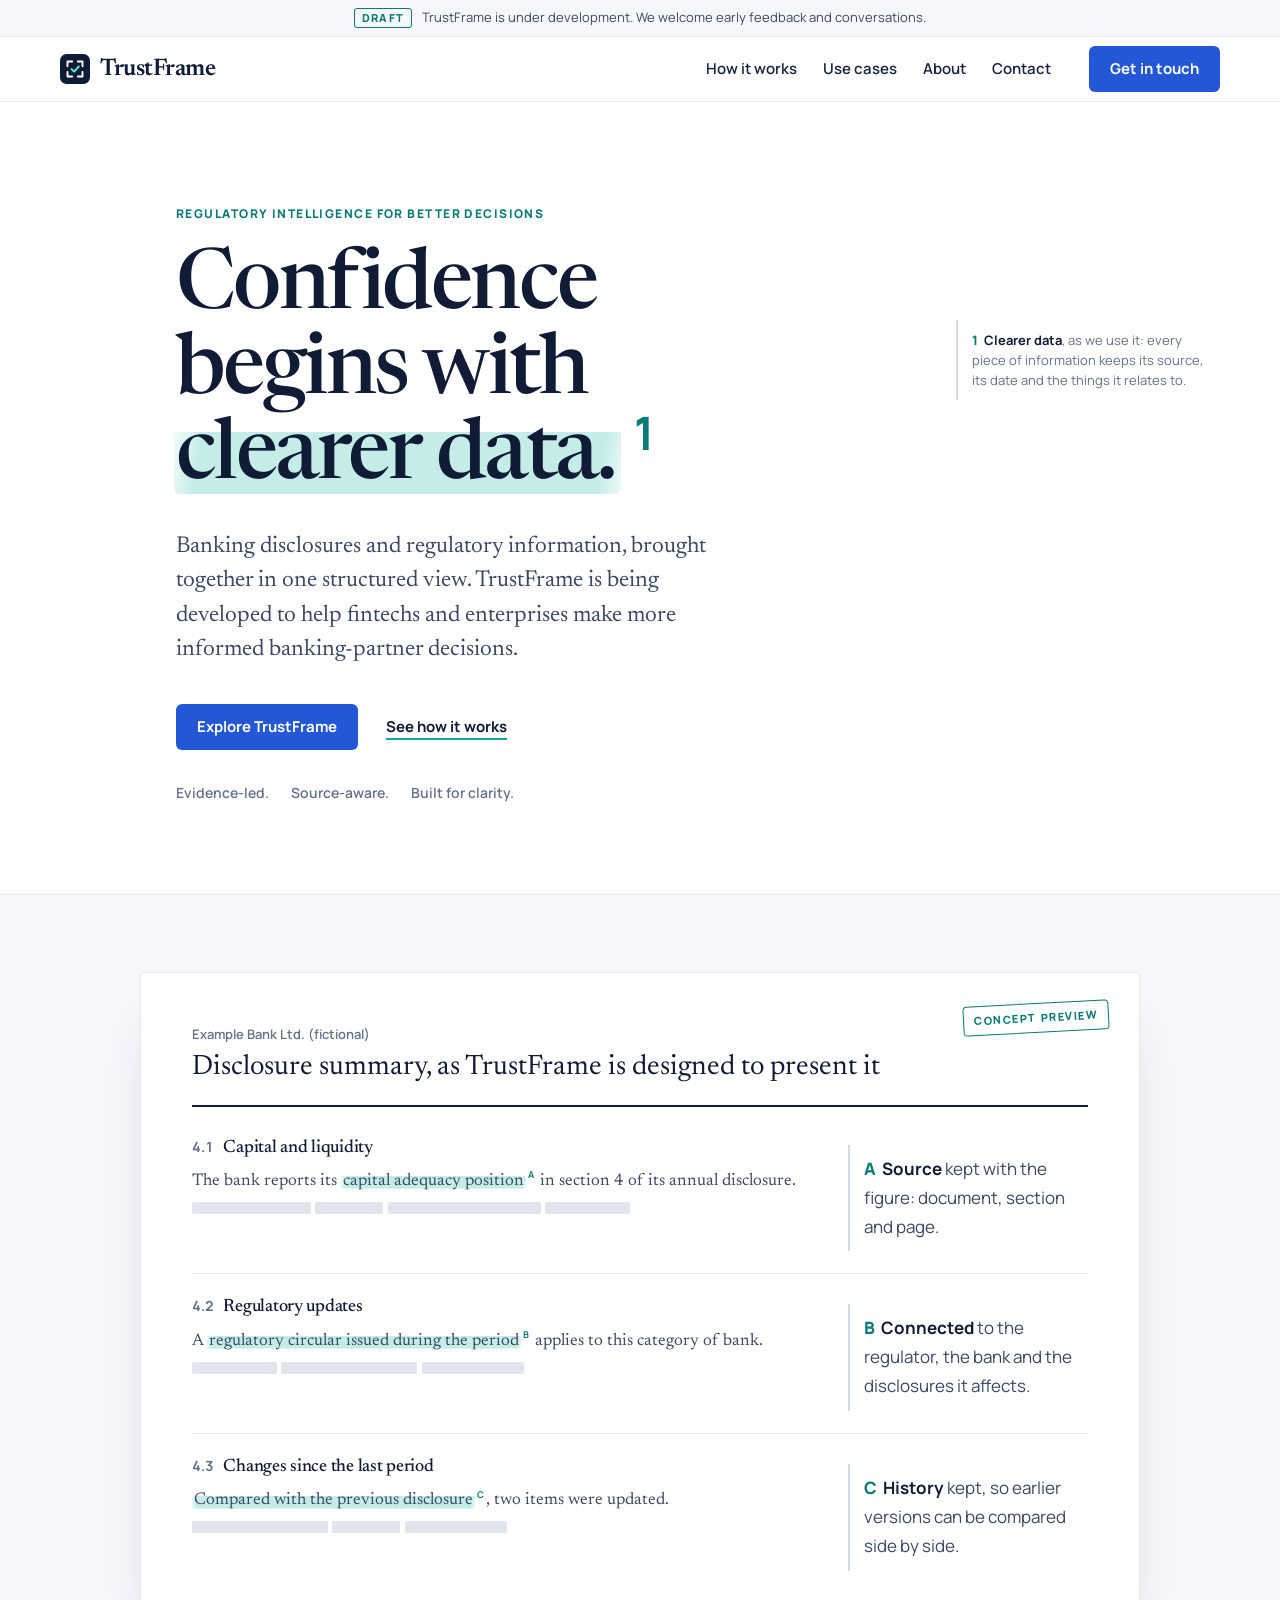
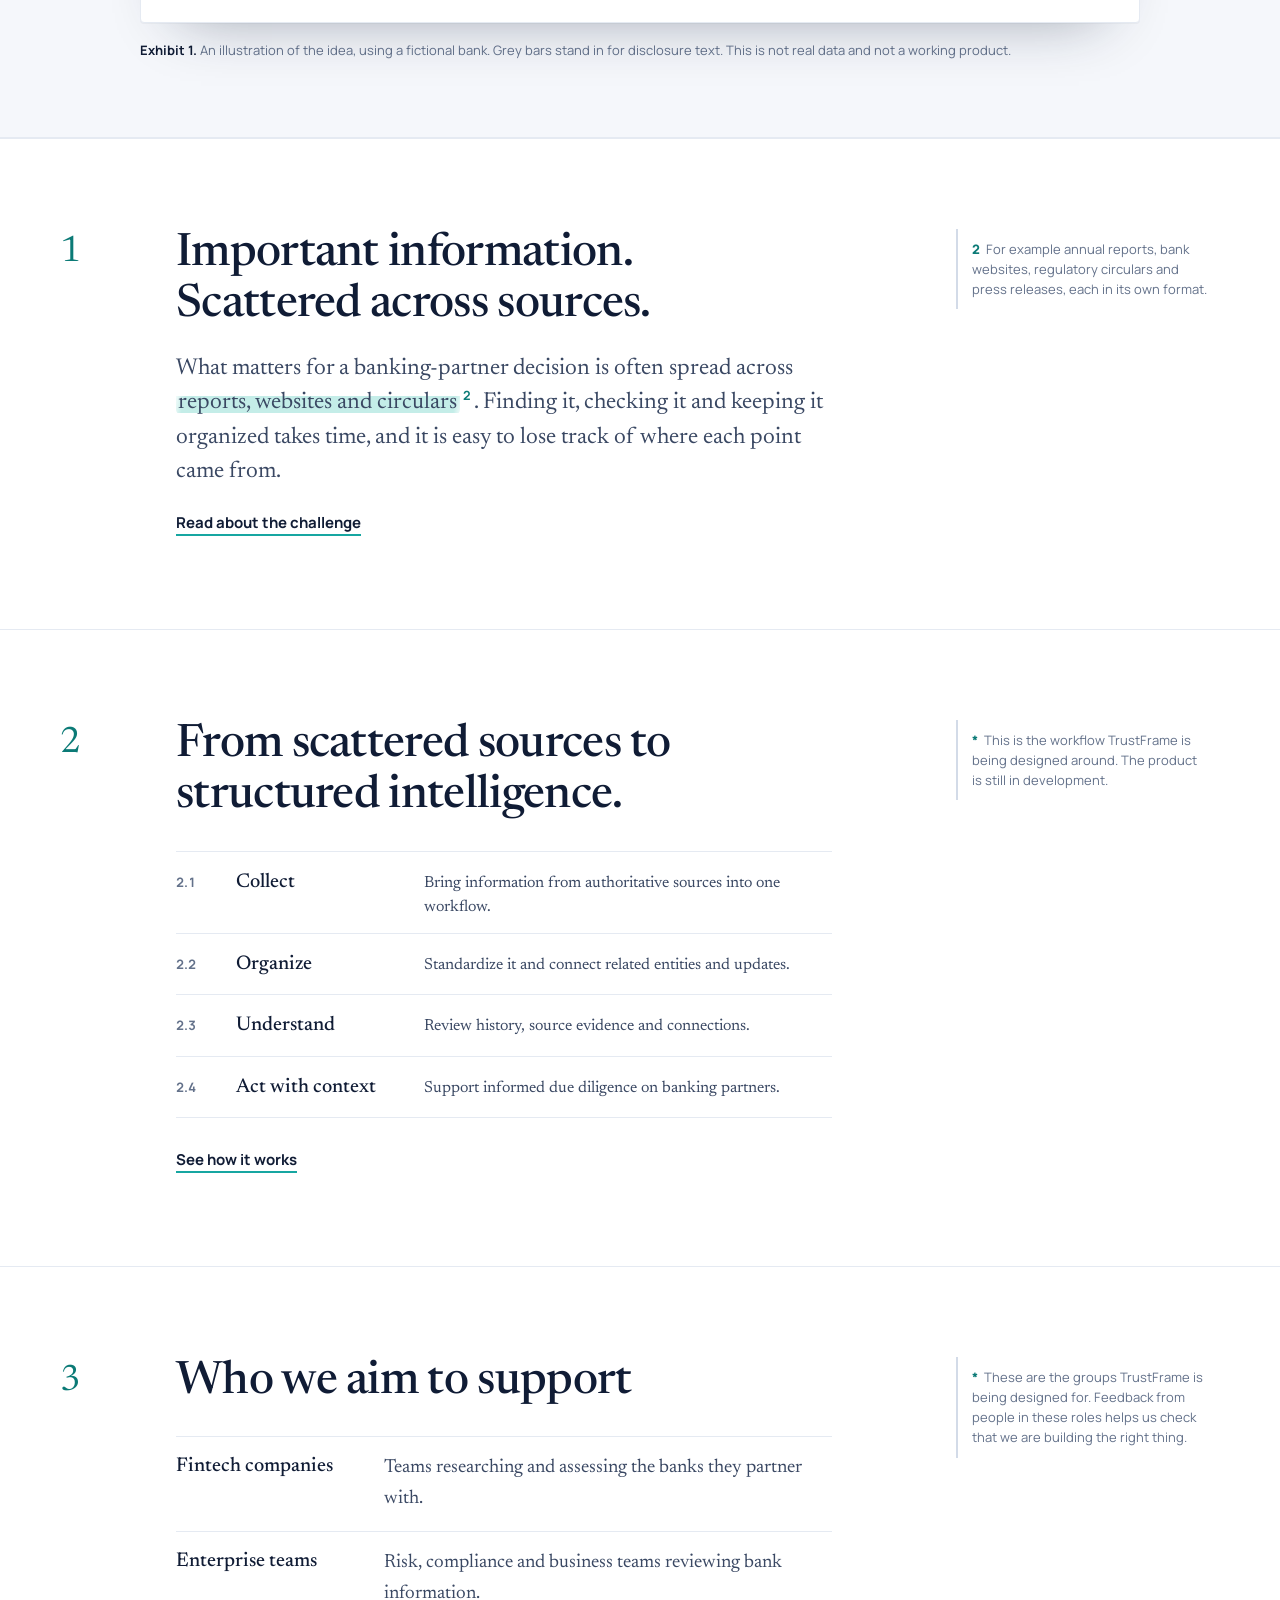
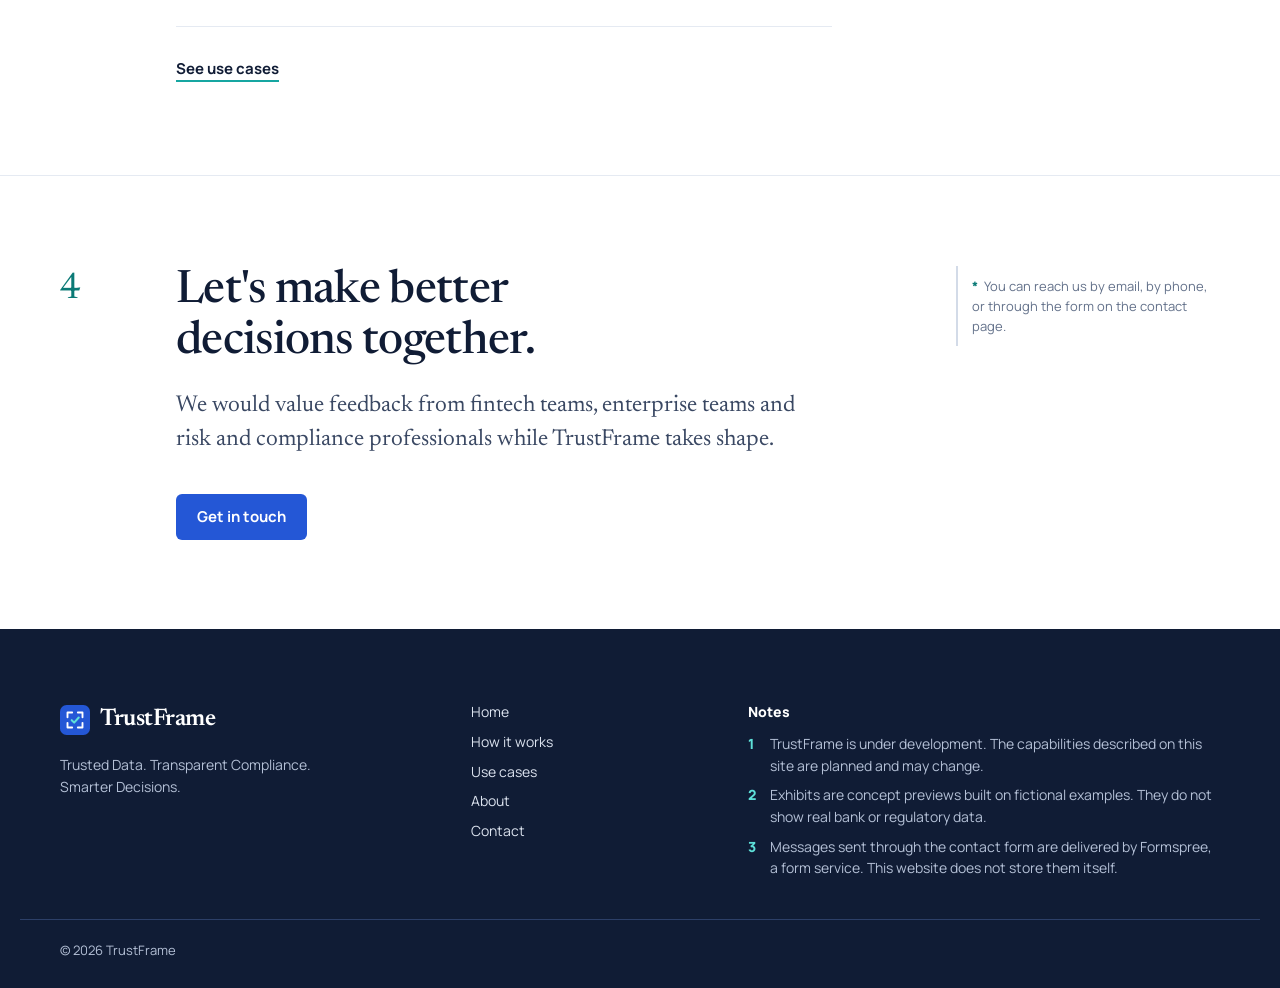
==== index.html @ 7058146b "Add TrustFrame website" ====
<!doctype html>
<html lang="en">
<head>
<meta charset="utf-8">
<meta name="viewport" content="width=device-width, initial-scale=1, viewport-fit=cover">
<title>TrustFrame | Regulatory intelligence for better decisions</title>
<meta name="description" content="TrustFrame is being developed to bring banking disclosures and regulatory information together in one structured, traceable view for fintechs and enterprises.">
<meta name="theme-color" content="#101C35">
<meta property="og:title" content="TrustFrame | Regulatory intelligence for better decisions">
<meta property="og:description" content="Banking disclosures and regulatory information, brought together in one structured view. TrustFrame is under development.">
<meta property="og:type" content="website">
<link rel="icon" href="favicon.svg" type="image/svg+xml">
<link rel="preconnect" href="https://fonts.googleapis.com">
<link rel="preconnect" href="https://fonts.gstatic.com" crossorigin>
<link rel="stylesheet" href="https://fonts.googleapis.com/css2?family=Manrope:wght@500;600;700;800&family=Newsreader:ital,opsz,wght@0,6..72,400;0,6..72,500;0,6..72,600;1,6..72,400&display=swap">
<style>
/* Layout: annotated report, numbering gutter + reading column + margin notes, single light paper theme by design.
   TrustFrame website, "annotated disclosure" design.
   Every page is laid out like an annotated report: a numbering gutter,
   a reading column, and a margin for notes that cite their sources. */

:root {
  --ink: #101C35;
  --text: #17243D;
  --text-2: #3A4863;
  --muted: #63718A;
  --blue: #2457D6;
  --blue-hover: #1C47B5;
  --blue-active: #173C99;
  --teal: #16A6A1;
  --teal-ink: #0B7A76;
  --teal-soft: #5EE0D9;
  --paper: #FFFFFF;
  --desk: #F5F7FB;
  --rule: #E5EAF2;
  --rule-strong: #D3DBE8;
  --hl: #C4EDE8;
  --hl-linked: #8FDCD3;
  --note-linked: #EEF9F7;
  --redact: #E1E6EE;
  --error: #B42318;
  --on-dark: #FFFFFF;
  --on-dark-2: #B4C0D6;
  --navy-line: #2C3F68;

  --serif: "Newsreader", Georgia, "Times New Roman", serif;
  --sans: "Manrope", ui-sans-serif, system-ui, -apple-system, "Segoe UI", sans-serif;

  --wrap: 1160px;
  --gutter: clamp(16px, 4vw, 40px);
  --col-num: 72px;
  --col-margin: 264px;
  --col-gap: 44px;
  --header-h: 64px;
}

/* ---------- Base ---------- */

*, *::before, *::after { box-sizing: border-box; }

[hidden] { display: none !important; }

html { -webkit-text-size-adjust: 100%; text-size-adjust: 100%; }

@media (prefers-reduced-motion: no-preference) {
  html { scroll-behavior: smooth; }
}

body {
  margin: 0;
  background: var(--paper);
  color: var(--text);
  font-family: var(--serif);
  font-size: 1.1875rem;
  line-height: 1.62;
  font-optical-sizing: auto;
  -webkit-font-smoothing: antialiased;
  -moz-osx-font-smoothing: grayscale;
  overflow-x: hidden;
}

h1, h2, h3 {
  margin: 0;
  font-family: var(--serif);
  font-weight: 500;
  color: var(--ink);
  letter-spacing: -0.015em;
  text-wrap: balance;
}

p { margin: 0; }
ul, ol { margin: 0; padding: 0; list-style: none; }

a { color: var(--blue); text-decoration-thickness: 1px; text-underline-offset: 4px; }
a:hover { color: var(--blue-hover); }

svg { display: block; }

[id] { scroll-margin-top: calc(var(--header-h) + 24px); }

:focus-visible {
  outline: 3px solid var(--blue);
  outline-offset: 3px;
  border-radius: 3px;
}
.site-footer :focus-visible { outline-color: var(--teal-soft); }

.visually-hidden {
  position: absolute !important;
  width: 1px; height: 1px;
  margin: -1px; padding: 0;
  overflow: hidden;
  clip: rect(0 0 0 0);
  white-space: nowrap;
  border: 0;
}

.skip-link {
  position: absolute;
  top: -100px;
  left: 16px;
  z-index: 100;
  padding: 10px 16px;
  background: var(--paper);
  color: var(--ink);
  font-family: var(--sans);
  font-size: 0.9375rem;
  font-weight: 700;
  border: 1px solid var(--rule-strong);
  border-radius: 6px;
}
.skip-link:focus { top: 12px; }

.wrap {
  width: 100%;
  max-width: calc(var(--wrap) + var(--gutter) * 2);
  margin-inline: auto;
  padding-left: max(var(--gutter), env(safe-area-inset-left, 0px));
  padding-right: max(var(--gutter), env(safe-area-inset-right, 0px));
}

/* ---------- The document grid ---------- */

.row {
  display: grid;
  grid-template-columns: var(--col-num) minmax(0, 1fr) var(--col-margin);
  column-gap: var(--col-gap);
  align-items: start;
}

.row > .num,
.row > .clause-num { grid-column: 1; }
.row > .body { grid-column: 2; max-width: 41rem; }
.row > .notes { grid-column: 3; }
.row > .span { grid-column: 2 / 4; }

.num {
  padding-top: 0.1em;
  color: var(--teal-ink);
  font-family: var(--serif);
  font-size: clamp(1.75rem, 1.6vw + 1rem, 2.375rem);
  line-height: 1.15;
}

.section {
  padding-block: clamp(56px, 7vw, 104px);
  border-top: 1px solid var(--rule);
}

.section h2 {
  font-size: clamp(1.875rem, 2.4vw + 1rem, 2.875rem);
  line-height: 1.12;
}

.body > p + p { margin-top: 1em; }
.section h2 + p,
.section h2 + .lead { margin-top: 20px; }

.lead {
  color: var(--text-2);
  font-size: clamp(1.25rem, 0.5vw + 1.1rem, 1.4375rem);
  line-height: 1.5;
}

/* Sub-clauses (1.1, 1.2 ...) */
.clauses { margin-top: clamp(32px, 4vw, 48px); }

.clause {
  padding-block: 24px;
  border-top: 1px solid var(--rule);
}
.clause:last-child { border-bottom: 1px solid var(--rule); }

.clause-num {
  padding-top: 0.35em;
  color: var(--muted);
  font-family: var(--sans);
  font-size: 0.875rem;
  font-weight: 700;
  font-variant-numeric: tabular-nums;
}

.clause h3 { font-size: 1.5rem; line-height: 1.25; }
.clause h3 + p { margin-top: 8px; color: var(--text-2); }

/* ---------- Highlights and margin notes ---------- */

mark.hl {
  color: inherit;
  background-color: transparent;
  background-image: linear-gradient(100deg, rgba(196, 237, 232, 0.2) 0, var(--hl) 0.35em, var(--hl) calc(100% - 0.3em), rgba(196, 237, 232, 0.3) 100%);
  background-repeat: no-repeat;
  background-size: 100% 74%;
  background-position: 0 72%;
  padding-inline: 0.1em;
  border-radius: 0.18em;
  -webkit-box-decoration-break: clone;
  box-decoration-break: clone;
  transition: background-image 0.2s ease;
}
mark.hl.is-linked {
  background-image: linear-gradient(100deg, rgba(143, 220, 211, 0.4) 0, var(--hl-linked) 0.35em, var(--hl-linked) calc(100% - 0.3em), rgba(143, 220, 211, 0.4) 100%);
}

sup.ref {
  font-family: var(--sans);
  font-size: 0.55em;
  font-weight: 700;
  line-height: 0;
  vertical-align: super;
  margin-left: 0.08em;
}
sup.ref a {
  display: inline-block;
  padding: 0.15em 0.2em;
  color: var(--teal-ink);
  text-decoration: none;
}
sup.ref a:hover { color: var(--ink); }

.notes { display: grid; gap: 14px; }

.note {
  padding: 10px 12px 10px 14px;
  border-left: 2px solid var(--rule-strong);
  color: var(--muted);
  font-family: var(--sans);
  font-size: 0.8125rem;
  line-height: 1.55;
  transition: border-color 0.2s ease, background-color 0.2s ease, color 0.2s ease;
}
.note-num {
  margin-right: 6px;
  color: var(--teal-ink);
  font-weight: 800;
}
.note strong { color: var(--ink); font-weight: 700; }
.note.is-linked { border-left-color: var(--teal); background: var(--note-linked); color: var(--text); }

/* ---------- Buttons and links ---------- */

.btn {
  display: inline-flex;
  align-items: center;
  justify-content: center;
  min-height: 46px;
  padding: 11px 20px;
  border: 1px solid transparent;
  border-radius: 6px;
  font-family: var(--sans);
  font-size: 0.9375rem;
  font-weight: 700;
  line-height: 1.2;
  text-decoration: none;
  cursor: pointer;
  transition: background-color 0.15s ease, transform 0.1s ease;
}
.btn-primary { background: var(--blue); color: #FFFFFF; }
.btn-primary:hover { background: var(--blue-hover); color: #FFFFFF; }
.btn-primary:active { background: var(--blue-active); transform: translateY(1px); }

.text-link {
  color: var(--ink);
  font-family: var(--sans);
  font-size: 0.9375rem;
  font-weight: 700;
  text-decoration: underline;
  text-decoration-color: var(--teal);
  text-decoration-thickness: 2px;
  text-underline-offset: 6px;
}
.text-link:hover { color: var(--blue); text-decoration-color: var(--blue); }

.actions {
  display: flex;
  flex-wrap: wrap;
  align-items: center;
  gap: 16px 28px;
  margin-top: 36px;
}

.more { margin-top: 28px; }

/* ---------- Status strip and header ---------- */

.status-strip {
  background: var(--desk);
  border-bottom: 1px solid var(--rule);
  color: var(--text-2);
  font-family: var(--sans);
  font-size: 0.8125rem;
  line-height: 1.45;
}
.status-inner {
  display: flex;
  align-items: baseline;
  justify-content: center;
  gap: 10px;
  padding-block: 8px;
  text-align: center;
}
.draft {
  flex: none;
  padding: 1px 7px;
  border: 1px solid var(--teal-ink);
  border-radius: 3px;
  color: var(--teal-ink);
  font-size: 0.6875rem;
  font-weight: 800;
  letter-spacing: 0.1em;
  text-transform: uppercase;
}

.site-header {
  position: sticky;
  top: env(safe-area-inset-top, 0px);
  z-index: 50;
  background: var(--paper);
  border-bottom: 1px solid var(--rule);
}
.site-header.is-scrolled { box-shadow: 0 8px 24px -18px rgba(16, 28, 53, 0.45); }

.header-inner {
  display: flex;
  align-items: center;
  gap: 28px;
  min-height: var(--header-h);
}

.brand {
  display: inline-flex;
  align-items: center;
  gap: 10px;
  margin-right: auto;
  color: var(--ink);
  text-decoration: none;
}
.brand:hover { color: var(--ink); }
.brand-mark { width: 30px; height: 30px; }
.brand-name {
  font-family: var(--serif);
  font-size: 1.5rem;
  font-weight: 600;
  letter-spacing: -0.02em;
}

.nav-list { display: flex; align-items: center; gap: 6px; }
.nav-list a:not(.btn) {
  display: inline-block;
  padding: 6px 10px;
  border-radius: 3px;
  color: var(--text);
  font-family: var(--sans);
  font-size: 0.9375rem;
  font-weight: 600;
  text-decoration: none;
}
.nav-list a:not(.btn):hover { color: var(--blue); }
.nav-list a[aria-current="page"] {
  background-image: linear-gradient(var(--hl), var(--hl));
  background-repeat: no-repeat;
  background-size: calc(100% - 12px) 62%;
  background-position: 6px 75%;
  color: var(--ink);
}

.nav-cta-mobile { display: none; }

.menu-toggle {
  display: none;
  min-height: 42px;
  padding: 8px 14px;
  border: 1px solid var(--rule-strong);
  border-radius: 6px;
  background: var(--paper);
  color: var(--ink);
  font-family: var(--sans);
  font-size: 0.9375rem;
  font-weight: 700;
  cursor: pointer;
}

@media (max-width: 879px) {
  .header-cta { display: none; }
  .menu-toggle { display: inline-flex; align-items: center; }

  .nav-list {
    position: absolute;
    top: 100%;
    left: 0;
    right: 0;
    display: none;
    flex-direction: column;
    align-items: stretch;
    gap: 0;
    padding-block: 8px 20px;
    padding-left: max(var(--gutter), env(safe-area-inset-left, 0px));
    padding-right: max(var(--gutter), env(safe-area-inset-right, 0px));
    background: var(--paper);
    border-bottom: 1px solid var(--rule);
    box-shadow: 0 20px 30px -26px rgba(16, 28, 53, 0.5);
    max-height: calc(100vh - var(--header-h));
    overflow-y: auto;
  }
  .site-header.menu-open .nav-list { display: flex; }

  .nav-list li { border-bottom: 1px solid var(--rule); }
  .nav-list li.nav-cta-mobile { border-bottom: 0; }
  .nav-list a:not(.btn) {
    display: block;
    padding: 14px 4px;
    font-size: 1.0625rem;
  }
  .nav-list a[aria-current="page"] { background: none; box-shadow: inset 3px 0 0 var(--teal); padding-left: 14px; }

  .nav-cta-mobile { display: block; margin-top: 16px; }
  .nav-cta-mobile .btn { width: 100%; min-height: 50px; }
}

/* ---------- Home: hero ---------- */

.hero { padding-block: clamp(56px, 8vw, 120px) clamp(56px, 7vw, 96px); }

.kicker {
  margin-bottom: 22px;
  color: var(--teal-ink);
  font-family: var(--sans);
  font-size: 0.75rem;
  font-weight: 800;
  letter-spacing: 0.12em;
  text-transform: uppercase;
}

.hero h1 {
  font-size: clamp(3rem, 5.6vw + 0.75rem, 5.75rem);
  line-height: 1.02;
  letter-spacing: -0.03em;
}

.hero .lead { margin-top: 28px; max-width: 36rem; }

.hero .notes { padding-top: clamp(5rem, 9vw, 9.5rem); }

.principles {
  display: flex;
  flex-wrap: wrap;
  gap: 6px 22px;
  margin-top: 32px;
  color: var(--muted);
  font-family: var(--sans);
  font-size: 0.875rem;
  font-weight: 600;
}

/* One orchestrated moment: the hero highlight is drawn like a marker stroke. */
@media (prefers-reduced-motion: no-preference) {
  .hero mark.hl {
    background-size: 0% 74%;
    animation: draw-highlight 0.9s cubic-bezier(0.45, 0.05, 0.25, 1) 0.45s forwards;
  }
  @keyframes draw-highlight { to { background-size: 100% 74%; } }
}

/* ---------- Home: exhibit (concept preview sheet) ---------- */

.exhibit-band {
  padding-block: clamp(48px, 6vw, 96px);
  background: var(--desk);
  border-block: 1px solid var(--rule);
}

.exhibit { margin: 0; }

.sheet {
  position: relative;
  max-width: 1000px;
  margin-inline: auto;
  padding: clamp(24px, 4vw, 52px);
  background: var(--paper);
  border: 1px solid var(--rule);
  border-radius: 4px;
  box-shadow: 0 1px 0 rgba(16, 28, 53, 0.04), 0 30px 60px -40px rgba(16, 28, 53, 0.45);
}

.stamp {
  position: absolute;
  top: clamp(18px, 3vw, 30px);
  right: clamp(18px, 3vw, 30px);
  padding: 5px 10px;
  border: 1.5px solid var(--teal-ink);
  border-radius: 4px;
  color: var(--teal-ink);
  font-family: var(--sans);
  font-size: 0.6875rem;
  font-weight: 800;
  letter-spacing: 0.14em;
  text-transform: uppercase;
  transform: rotate(-3deg);
}

.sheet-head {
  padding-bottom: 20px;
  margin-bottom: 8px;
  border-bottom: 2px solid var(--ink);
  padding-right: 150px;
}
.sheet-org {
  color: var(--muted);
  font-family: var(--sans);
  font-size: 0.8125rem;
  font-weight: 600;
}
.sheet-title {
  margin-top: 6px;
  color: var(--ink);
  font-size: clamp(1.375rem, 1.2vw + 1rem, 1.75rem);
  line-height: 1.2;
}

.sheet-row {
  display: grid;
  grid-template-columns: minmax(0, 1fr) 240px;
  column-gap: 40px;
  padding-block: 22px;
  border-bottom: 1px solid var(--rule);
}
.sheet-row:last-child { border-bottom: 0; padding-bottom: 0; }

.sheet-row h3 { font-size: 1.125rem; line-height: 1.3; }
.sheet-row h3 .clause-num { margin-right: 10px; padding: 0; }
.sheet-row p { margin-top: 8px; font-size: 1.0625rem; line-height: 1.7; color: var(--text-2); }

.redact {
  display: inline-block;
  width: var(--w, 5em);
  height: 0.7em;
  margin-right: 0.25em;
  border-radius: 2px;
  background: var(--redact);
  vertical-align: 0;
}

.exhibit figcaption {
  max-width: 1000px;
  margin: 18px auto 0;
  color: var(--muted);
  font-family: var(--sans);
  font-size: 0.8125rem;
  line-height: 1.5;
}
.exhibit figcaption strong { color: var(--ink); font-weight: 700; }

/* ---------- Procedure list (steps) ---------- */

.procedure { margin-top: 28px; border-top: 1px solid var(--rule); }
.procedure li {
  display: grid;
  grid-template-columns: 3rem 11rem minmax(0, 1fr);
  gap: 12px;
  align-items: baseline;
  padding-block: 14px;
  border-bottom: 1px solid var(--rule);
}
.procedure .step-n {
  color: var(--muted);
  font-family: var(--sans);
  font-size: 0.8125rem;
  font-weight: 700;
  font-variant-numeric: tabular-nums;
}
.procedure .step-t { color: var(--ink); font-size: 1.25rem; font-weight: 500; }
.procedure .step-d { color: var(--text-2); font-size: 1rem; line-height: 1.5; }

/* ---------- Page title block (inner pages) ---------- */

.page-head { padding-block: clamp(56px, 7vw, 104px) clamp(40px, 5vw, 72px); }
.page-head h1 {
  font-size: clamp(2.5rem, 4.4vw + 0.75rem, 4.5rem);
  line-height: 1.05;
  letter-spacing: -0.025em;
}
.page-head .lead { margin-top: 24px; }
.page-head .notes { padding-top: 0.6rem; }

/* ---------- Schedule table ---------- */

.schedule {
  width: 100%;
  margin-top: 32px;
  border-collapse: collapse;
  font-size: 1rem;
}
.schedule caption {
  padding-bottom: 12px;
  color: var(--muted);
  font-family: var(--sans);
  font-size: 0.8125rem;
  font-weight: 700;
  text-align: left;
}
.schedule th {
  padding: 10px 12px 10px 0;
  border-bottom: 2px solid var(--ink);
  color: var(--ink);
  font-family: var(--sans);
  font-size: 0.75rem;
  font-weight: 800;
  letter-spacing: 0.06em;
  text-align: left;
  text-transform: uppercase;
}
.schedule td {
  padding: 18px 16px 18px 0;
  border-bottom: 1px solid var(--rule);
  color: var(--text-2);
  line-height: 1.5;
  vertical-align: top;
}
.schedule td.cap-no {
  width: 3.5rem;
  color: var(--muted);
  font-family: var(--sans);
  font-size: 0.875rem;
  font-weight: 700;
  font-variant-numeric: tabular-nums;
}
.schedule td.cap-name {
  width: 30%;
  color: var(--ink);
  font-size: 1.1875rem;
  font-weight: 500;
}
.schedule td.cap-status { width: 6.5rem; padding-right: 0; }
.tag {
  display: inline-block;
  padding: 2px 8px;
  border: 1px solid var(--teal-ink);
  border-radius: 3px;
  color: var(--teal-ink);
  font-family: var(--sans);
  font-size: 0.75rem;
  font-weight: 700;
  white-space: nowrap;
}

/* ---------- Checklists and definition lists ---------- */

.list-title {
  margin-top: 28px;
  color: var(--ink);
  font-family: var(--sans);
  font-size: 0.875rem;
  font-weight: 800;
}

.checklist { margin-top: 12px; border-top: 1px solid var(--rule); }
.checklist li {
  position: relative;
  padding: 12px 0 12px 32px;
  border-bottom: 1px solid var(--rule);
  color: var(--text);
  line-height: 1.45;
}
.checklist li::before {
  content: "";
  position: absolute;
  left: 2px;
  top: 16px;
  width: 15px;
  height: 15px;
  border: 1.5px solid var(--muted);
  border-radius: 2px;
}

.terms { margin: 28px 0 0; border-top: 1px solid var(--rule); }
.terms div {
  display: grid;
  grid-template-columns: 12rem minmax(0, 1fr);
  gap: 16px;
  padding-block: 16px;
  border-bottom: 1px solid var(--rule);
}
.terms dt { color: var(--ink); font-size: 1.25rem; font-weight: 500; line-height: 1.35; }
.terms dd { margin: 0; color: var(--text-2); }

.plain-list { margin-top: 16px; display: grid; gap: 10px; }
.plain-list li { position: relative; padding-left: 22px; color: var(--text-2); }
.plain-list li::before {
  content: "";
  position: absolute;
  left: 2px;
  top: 0.72em;
  width: 10px;
  height: 1.5px;
  background: var(--teal);
}

/* ---------- Contact form ---------- */

.contact-form { margin-top: 36px; }
.form-hint { color: var(--muted); font-family: var(--sans); font-size: 0.875rem; margin-bottom: 22px; }

.field { margin-bottom: 20px; }
.field label {
  display: block;
  margin-bottom: 7px;
  color: var(--ink);
  font-family: var(--sans);
  font-size: 0.9375rem;
  font-weight: 700;
}
.optional { color: var(--muted); font-weight: 500; }

.field input,
.field textarea {
  display: block;
  width: 100%;
  min-height: 48px;
  padding: 12px 14px;
  border: 1px solid var(--rule-strong);
  border-radius: 6px;
  background: var(--paper);
  color: var(--text);
  font-family: var(--sans);
  font-size: 1rem;
  line-height: 1.5;
  transition: border-color 0.15s ease, box-shadow 0.15s ease;
}
.field textarea { min-height: 140px; resize: vertical; }
.field input:hover,
.field textarea:hover { border-color: #AEBBD0; }
.field input:focus,
.field textarea:focus {
  outline: none;
  border-color: var(--blue);
  box-shadow: 0 0 0 3px rgba(36, 87, 214, 0.22);
}
.field [aria-invalid="true"] { border-color: var(--error); }
.field [aria-invalid="true"]:focus { box-shadow: 0 0 0 3px rgba(180, 35, 24, 0.18); }

.field-error {
  margin-top: 7px;
  color: var(--error);
  font-family: var(--sans);
  font-size: 0.875rem;
  font-weight: 600;
}

.form-status {
  margin-top: 20px;
  padding: 14px 16px;
  border-left: 2px solid var(--teal);
  background: var(--note-linked);
  color: var(--text);
  font-family: var(--sans);
  font-size: 0.9375rem;
  line-height: 1.5;
}
.form-status a { font-weight: 700; overflow-wrap: anywhere; }

.email-line { margin-top: 20px; font-family: var(--sans); font-size: 1rem; }
.email-line a { font-weight: 700; overflow-wrap: anywhere; }

.form-section { padding-bottom: clamp(64px, 8vw, 112px); }

/* ---------- Next page link ---------- */

.next { padding-block: clamp(40px, 5vw, 64px); border-top: 1px solid var(--rule); }
.next-label {
  color: var(--muted);
  font-family: var(--sans);
  font-size: 0.8125rem;
  font-weight: 700;
}
.next a {
  display: inline-block;
  margin-top: 6px;
  color: var(--ink);
  font-size: clamp(1.5rem, 1.4vw + 1rem, 2rem);
  line-height: 1.25;
  text-decoration: underline;
  text-decoration-color: var(--teal);
  text-decoration-thickness: 2px;
  text-underline-offset: 8px;
}
.next a:hover { color: var(--blue); text-decoration-color: var(--blue); }

/* ---------- Footer ---------- */

.site-footer {
  background: var(--ink);
  color: var(--on-dark-2);
  font-family: var(--sans);
  font-size: 0.875rem;
  line-height: 1.55;
}

.footer-top {
  display: grid;
  grid-template-columns: 1.1fr 0.7fr 1.4fr;
  gap: 40px;
  padding-block: clamp(48px, 6vw, 72px) 40px;
}

.site-footer .brand,
.site-footer .brand:hover { color: var(--on-dark); }
.footer-tagline { margin-top: 14px; max-width: 18rem; }

.footer-nav ul { display: grid; gap: 8px; }
.footer-nav a,
.footer-legal a { color: #DCE3EF; text-decoration: none; }
.footer-nav a:hover,
.footer-legal a:hover { color: #FFFFFF; text-decoration: underline; }

.footer-notes-title { color: var(--on-dark); font-weight: 800; margin-bottom: 10px; }
.footer-notes ol { display: grid; gap: 8px; counter-reset: fnote; }
.footer-notes li { position: relative; padding-left: 22px; counter-increment: fnote; }
.footer-notes li::before {
  content: counter(fnote);
  position: absolute;
  left: 0;
  color: var(--teal-soft);
  font-weight: 800;
}

.footer-bottom {
  display: flex;
  flex-wrap: wrap;
  justify-content: space-between;
  gap: 10px 24px;
  padding-block: 20px 28px;
  border-top: 1px solid var(--navy-line);
  font-size: 0.8125rem;
}
.footer-legal { display: flex; gap: 20px; }

/* ---------- Responsive ---------- */

/* Narrower screens: the margin column folds into the text column,
   so each note follows the paragraph it belongs to. */
@media (max-width: 1099px) {
  .row { grid-template-columns: var(--col-num) minmax(0, 1fr); }
  .row > .notes { grid-column: 2; max-width: 41rem; margin-top: 24px; }
  .row > .span { grid-column: 2; }
  .hero .notes,
  .page-head .notes { padding-top: 0; }
  .notes { gap: 10px; }

  .sheet-row { grid-template-columns: minmax(0, 1fr); }
  .sheet-row .notes { margin-top: 14px; }

  .footer-top { grid-template-columns: 1fr 1fr; }
  .footer-notes { grid-column: 1 / -1; }
}

@media (max-width: 719px) {
  body { font-size: 1.0625rem; }

  .row { grid-template-columns: minmax(0, 1fr); }
  .row > .num,
  .row > .clause-num,
  .row > .body,
  .row > .notes,
  .row > .span { grid-column: 1; }
  .row > .num { margin-bottom: 8px; font-size: 1.5rem; }

  .clause { row-gap: 4px; }
  .clause-num { padding-top: 0; }
  .clause h3 { font-size: 1.3125rem; }

  .sheet-head { padding-right: 0; }
  .stamp { position: static; display: inline-block; margin-bottom: 16px; }

  .procedure li { grid-template-columns: 2.25rem minmax(0, 1fr); }
  .procedure .step-d { grid-column: 2; }

  .terms div { grid-template-columns: minmax(0, 1fr); gap: 4px; }

  /* Schedule table becomes stacked entries */
  .schedule thead { position: absolute; width: 1px; height: 1px; overflow: hidden; clip: rect(0 0 0 0); }
  .schedule tr { display: grid; grid-template-columns: 2.5rem minmax(0, 1fr); padding-block: 16px; border-bottom: 1px solid var(--rule); }
  .schedule td { display: block; padding: 0; border: 0; width: auto !important; }
  .schedule td.cap-no { grid-row: 1 / 4; padding-top: 0.2em; }
  .schedule td.cap-desc { margin-top: 6px; }
  .schedule td.cap-status { margin-top: 10px; }

  .actions .btn { flex: 1 1 100%; }
  .status-inner { justify-content: flex-start; text-align: left; }

  .footer-top { grid-template-columns: minmax(0, 1fr); gap: 28px; }
}

@media (prefers-reduced-motion: reduce) {
  *, *::before, *::after {
    transition-duration: 0.01ms !important;
    animation-duration: 0.01ms !important;
  }
}

.form-section .contact-form { margin-top: 0; }
.hero mark.hl { padding-inline: 0.02em 0.08em; margin-left: -0.02em; }

/* ---------- Contact details and form states ---------- */

.contact-details { margin: 32px 0 0; max-width: 30rem; border-top: 1px solid var(--rule); }
.contact-details div {
  display: grid;
  grid-template-columns: 5.5rem minmax(0, 1fr);
  gap: 12px;
  align-items: baseline;
  padding-block: 14px;
  border-bottom: 1px solid var(--rule);
}
.contact-details dt { color: var(--muted); font-family: var(--sans); font-size: 0.875rem; font-weight: 700; }
.contact-details dd { margin: 0; font-family: var(--sans); font-size: 1rem; }
.contact-details a { color: var(--ink); font-weight: 700; overflow-wrap: anywhere; text-decoration-color: var(--teal); }
.contact-details a:hover { color: var(--blue); }

.form-title { font-size: clamp(1.5rem, 1.2vw + 1rem, 1.875rem); line-height: 1.2; margin-bottom: 12px; }

.hp { position: absolute; left: -9999px; width: 1px; height: 1px; overflow: hidden; }

.btn:disabled { opacity: 0.7; cursor: progress; }

.form-status.is-error { border-left-color: var(--error); background: #FDF3F2; }

/* ---------- Claude page additions ---------- */

body::before {
  content: "";
  position: fixed;
  inset: 0 0 auto;
  height: env(safe-area-inset-top, 0px);
  z-index: 60;
  background: var(--paper);
}

main:focus { outline: none; }
.view h1:focus { outline: none; }

.contact-details dd { display: flex; flex-wrap: wrap; align-items: center; gap: 8px 14px; }
.contact-value { user-select: all; -webkit-user-select: all; }
.copy-btn {
  min-height: 34px;
  padding: 5px 12px;
  border: 1px solid var(--rule-strong);
  border-radius: 4px;
  background: var(--paper);
  color: var(--ink);
  font-family: var(--sans);
  font-size: 0.8125rem;
  font-weight: 700;
  cursor: pointer;
}
.copy-btn:hover { border-color: var(--teal); }
.copy-btn.is-done { border-color: var(--teal); color: var(--teal-ink); }

</style>
</head>
<body>
<a class="skip-link" href="#main">Skip to content</a>

  <div class="status-strip">
    <div class="wrap status-inner">
      <span class="draft">Draft</span>
      <p>TrustFrame is under development. We welcome early feedback and conversations.</p>
    </div>
  </div>

  <header class="site-header" data-header>
    <div class="wrap header-inner">
      <a class="brand" href="#home" aria-label="TrustFrame home">
        <svg class="brand-mark" viewBox="0 0 32 32" aria-hidden="true" focusable="false"><rect width="32" height="32" rx="7" fill="#101C35"/><path d="M8 13V8h5M19 8h5v5M24 19v5h-5M13 24H8v-5" fill="none" stroke="#fff" stroke-width="2" stroke-linecap="round" stroke-linejoin="round"/><path d="m12.5 16.2 2.6 2.6 4.9-5.4" fill="none" stroke="#5EE0D9" stroke-width="2.2" stroke-linecap="round" stroke-linejoin="round"/></svg>
        <span class="brand-name">TrustFrame</span>
      </a>
      <nav aria-label="Main">
        <ul class="nav-list" id="nav-menu">
          <li><a href="#how-it-works">How it works</a></li>
          <li><a href="#use-cases">Use cases</a></li>
          <li><a href="#about">About</a></li>
          <li><a href="#contact">Contact</a></li>
          <li class="nav-cta-mobile"><a class="btn btn-primary" href="#contact">Get in touch</a></li>
        </ul>
      </nav>
      <a class="btn btn-primary header-cta" href="#contact">Get in touch</a>
      <button class="menu-toggle" type="button" aria-expanded="false" aria-controls="nav-menu" data-menu-toggle>Menu</button>
    </div>
  </header>

  <main id="main" tabindex="-1">
    <div class="view" id="home" data-view>

    <!-- Hero -->
    <section class="hero" aria-labelledby="home-title">
      <div class="wrap row">
        <div class="body">
          <p class="kicker">Regulatory intelligence for better decisions</p>
          <h1 id="home-title" tabindex="-1">Confidence begins with <mark class="hl" data-note="n1">clearer data.</mark><sup class="ref"><a href="#n1" data-note="n1" aria-label="Note 1">1</a></sup></h1>
          <p class="lead">Banking disclosures and regulatory information, brought together in one structured view. TrustFrame is being developed to help fintechs and enterprises make more informed banking-partner decisions.</p>
          <div class="actions">
            <a class="btn btn-primary" href="#how-it-works">Explore TrustFrame</a>
            <a class="text-link" href="#exhibit">See how it works</a>
          </div>
          <p class="principles"><span>Evidence-led.</span><span>Source-aware.</span><span>Built for clarity.</span></p>
        </div>
        <div class="notes">
          <p class="note" id="n1" data-note="n1"><span class="note-num">1</span><strong>Clearer data</strong>, as we use it: every piece of information keeps its source, its date and the things it relates to.</p>
        </div>
      </div>
    </section>

    <!-- Exhibit: concept preview -->
    <section class="exhibit-band" id="exhibit" aria-label="Concept preview">
      <div class="wrap">
        <figure class="exhibit">
          <div class="sheet">
            <span class="stamp">Concept preview</span>
            <div class="sheet-head">
              <p class="sheet-org">Example Bank Ltd. (fictional)</p>
              <p class="sheet-title">Disclosure summary, as TrustFrame is designed to present it</p>
            </div>

            <div class="sheet-row">
              <div>
                <h3><span class="clause-num">4.1</span>Capital and liquidity</h3>
                <p>The bank reports its <mark class="hl" data-note="x1">capital adequacy position</mark><sup class="ref"><a href="#x1" data-note="x1" aria-label="Note A">A</a></sup> in section 4 of its annual disclosure. <span class="redact" style="--w:7em" aria-hidden="true"></span><span class="redact" style="--w:4em" aria-hidden="true"></span><span class="redact" style="--w:9em" aria-hidden="true"></span><span class="redact" style="--w:5em" aria-hidden="true"></span></p>
              </div>
              <div class="notes">
                <p class="note" id="x1" data-note="x1"><span class="note-num">A</span><strong>Source</strong> kept with the figure: document, section and page.</p>
              </div>
            </div>

            <div class="sheet-row">
              <div>
                <h3><span class="clause-num">4.2</span>Regulatory updates</h3>
                <p>A <mark class="hl" data-note="x2">regulatory circular issued during the period</mark><sup class="ref"><a href="#x2" data-note="x2" aria-label="Note B">B</a></sup> applies to this category of bank. <span class="redact" style="--w:5em" aria-hidden="true"></span><span class="redact" style="--w:8em" aria-hidden="true"></span><span class="redact" style="--w:6em" aria-hidden="true"></span></p>
              </div>
              <div class="notes">
                <p class="note" id="x2" data-note="x2"><span class="note-num">B</span><strong>Connected</strong> to the regulator, the bank and the disclosures it affects.</p>
              </div>
            </div>

            <div class="sheet-row">
              <div>
                <h3><span class="clause-num">4.3</span>Changes since the last period</h3>
                <p><mark class="hl" data-note="x3">Compared with the previous disclosure</mark><sup class="ref"><a href="#x3" data-note="x3" aria-label="Note C">C</a></sup>, two items were updated. <span class="redact" style="--w:8em" aria-hidden="true"></span><span class="redact" style="--w:4em" aria-hidden="true"></span><span class="redact" style="--w:6em" aria-hidden="true"></span></p>
              </div>
              <div class="notes">
                <p class="note" id="x3" data-note="x3"><span class="note-num">C</span><strong>History</strong> kept, so earlier versions can be compared side by side.</p>
              </div>
            </div>
          </div>
          <figcaption><strong>Exhibit 1.</strong> An illustration of the idea, using a fictional bank. Grey bars stand in for disclosure text. This is not real data and not a working product.</figcaption>
        </figure>
      </div>
    </section>

    <!-- 1. Challenge -->
    <section class="section" aria-labelledby="s1-title">
      <div class="wrap row">
        <p class="num" aria-hidden="true">1</p>
        <div class="body">
          <h2 id="s1-title">Important information. Scattered across sources.</h2>
          <p class="lead">What matters for a banking-partner decision is often spread across <mark class="hl" data-note="n2">reports, websites and circulars</mark><sup class="ref"><a href="#n2" data-note="n2" aria-label="Note 2">2</a></sup>. Finding it, checking it and keeping it organized takes time, and it is easy to lose track of where each point came from.</p>
          <p class="more"><a class="text-link" href="#challenge">Read about the challenge</a></p>
        </div>
        <div class="notes">
          <p class="note" id="n2" data-note="n2"><span class="note-num">2</span>For example annual reports, bank websites, regulatory circulars and press releases, each in its own format.</p>
        </div>
      </div>
    </section>

    <!-- 2. Approach -->
    <section class="section" aria-labelledby="s2-title">
      <div class="wrap row">
        <p class="num" aria-hidden="true">2</p>
        <div class="body">
          <h2 id="s2-title">From scattered sources to structured intelligence.</h2>
          <ol class="procedure">
            <li><span class="step-n">2.1</span><span class="step-t">Collect</span><span class="step-d">Bring information from authoritative sources into one workflow.</span></li>
            <li><span class="step-n">2.2</span><span class="step-t">Organize</span><span class="step-d">Standardize it and connect related entities and updates.</span></li>
            <li><span class="step-n">2.3</span><span class="step-t">Understand</span><span class="step-d">Review history, source evidence and connections.</span></li>
            <li><span class="step-n">2.4</span><span class="step-t">Act with context</span><span class="step-d">Support informed due diligence on banking partners.</span></li>
          </ol>
          <p class="more"><a class="text-link" href="#approach">See how it works</a></p>
        </div>
        <div class="notes">
          <p class="note"><span class="note-num">*</span>This is the workflow TrustFrame is being designed around. The product is still in development.</p>
        </div>
      </div>
    </section>

    <!-- 3. Who it is for -->
    <section class="section" aria-labelledby="s3-title">
      <div class="wrap row">
        <p class="num" aria-hidden="true">3</p>
        <div class="body">
          <h2 id="s3-title">Who we aim to support</h2>
          <dl class="terms">
            <div><dt>Fintech companies</dt><dd>Teams researching and assessing the banks they partner with.</dd></div>
            <div><dt>Enterprise teams</dt><dd>Risk, compliance and business teams reviewing bank information.</dd></div>
          </dl>
          <p class="more"><a class="text-link" href="#use-cases">See use cases</a></p>
        </div>
        <div class="notes">
          <p class="note"><span class="note-num">*</span>These are the groups TrustFrame is being designed for. Feedback from people in these roles helps us check that we are building the right thing.</p>
        </div>
      </div>
    </section>

    <!-- 4. Contact -->
    <section class="section" aria-labelledby="s4-title">
      <div class="wrap row">
        <p class="num" aria-hidden="true">4</p>
        <div class="body">
          <h2 id="s4-title">Let's make better decisions together.</h2>
          <p class="lead">We would value feedback from fintech teams, enterprise teams and risk and compliance professionals while TrustFrame takes shape.</p>
          <div class="actions">
            <a class="btn btn-primary" href="#contact">Get in touch</a>
          </div>
        </div>
        <div class="notes">
          <p class="note"><span class="note-num">*</span>You can reach us by email, by phone, or through the form on the contact page.</p>
        </div>
      </div>
    </section>
    </div>
    <div class="view" id="how-it-works" data-view hidden>

    <section class="page-head" aria-labelledby="how-it-works-title">
      <div class="wrap row">
        <div class="body">
          <h1 id="how-it-works-title" tabindex="-1">How TrustFrame is designed to work</h1>
          <p class="lead">TrustFrame is being developed to turn scattered banking disclosures and regulatory information into one structured, traceable view. This page sets out the problem, the approach and the capabilities we plan to build.</p>
        </div>
        <div class="notes">
          <p class="note"><span class="note-num">*</span><strong>In brief:</strong> collect from authoritative sources, organize the information into connected records, keep the evidence attached, and support better banking-partner decisions.</p>
        </div>
      </div>
    </section>

    <section class="section" id="challenge" aria-labelledby="challenge-title">
      <div class="wrap row">
        <p class="num" aria-hidden="true">1</p>
        <div class="body">
          <h2 id="challenge-title">Important information. Scattered across sources.</h2>
          <p class="lead">Relevant banking disclosures and regulatory information may be spread across annual reports, bank websites, regulatory circulars and other sources. Finding, checking, comparing and organizing it takes time.</p>
        </div>
      </div>
      <div class="wrap clauses">
        <div class="row clause">
          <p class="clause-num">1.1</p>
          <div class="body">
            <h3>Fragmented research</h3>
            <p>Disclosures, reports and updates sit in different places and formats. Building a full picture of one bank can mean checking many sources by hand.</p>
          </div>
        </div>
        <div class="row clause">
          <p class="clause-num">1.2</p>
          <div class="body">
            <h3>Changes over time</h3>
            <p>Regulatory information is updated over time. Keeping track of what changed, and when, is hard when each source is reviewed on its own.</p>
          </div>
        </div>
        <div class="row clause">
          <p class="clause-num">1.3</p>
          <div class="body">
            <h3>Evidence and context</h3>
            <p>A finding is most useful when you can see <mark class="hl" data-note="h1">where it came from</mark><sup class="ref"><a href="#h1" data-note="h1" aria-label="Note 1">1</a></sup> and what it relates to. Linking each point back to its source takes extra effort.</p>
          </div>
          <div class="notes">
            <p class="note" id="h1" data-note="h1"><span class="note-num">1</span>This is the gap TrustFrame is designed around: the source travels with the information.</p>
          </div>
        </div>
      </div>
    </section>

    <section class="section" id="approach" aria-labelledby="approach-title">
      <div class="wrap row">
        <p class="num" aria-hidden="true">2</p>
        <div class="body">
          <h2 id="approach-title">From scattered sources to structured intelligence.</h2>
          <p class="lead">Four steps, in order. Each one is designed to keep the link between a piece of information and the source it came from.</p>
        </div>
      </div>
      <div class="wrap clauses">
        <div class="row clause">
          <p class="clause-num">2.1</p>
          <div class="body">
            <h3>Collect</h3>
            <p>Bring relevant information from authoritative sources into a structured workflow.</p>
          </div>
        </div>
        <div class="row clause">
          <p class="clause-num">2.2</p>
          <div class="body">
            <h3>Organize</h3>
            <p>Standardize information and connect related <mark class="hl" data-note="h2">entities</mark><sup class="ref"><a href="#h2" data-note="h2" aria-label="Note 2">2</a></sup>, disclosures and updates.</p>
          </div>
          <div class="notes">
            <p class="note" id="h2" data-note="h2"><span class="note-num">2</span><strong>Entities</strong> here means banks, regulators, disclosures and regulatory events.</p>
          </div>
        </div>
        <div class="row clause">
          <p class="clause-num">2.3</p>
          <div class="body">
            <h3>Understand</h3>
            <p>Review history, source evidence and connected insights.</p>
          </div>
        </div>
        <div class="row clause">
          <p class="clause-num">2.4</p>
          <div class="body">
            <h3>Act with context</h3>
            <p>Support <mark class="hl" data-note="h3">informed due diligence</mark><sup class="ref"><a href="#h3" data-note="h3" aria-label="Note 3">3</a></sup> and banking-partner assessments.</p>
          </div>
          <div class="notes">
            <p class="note" id="h3" data-note="h3"><span class="note-num">3</span>TrustFrame is designed to support decisions, not to make them. The judgement stays with your team.</p>
          </div>
        </div>
      </div>
    </section>

    <section class="section" id="capabilities" aria-labelledby="capabilities-title">
      <div class="wrap row">
        <p class="num" aria-hidden="true">3</p>
        <div class="body">
          <h2 id="capabilities-title">Planned platform capabilities</h2>
          <p class="lead">These are the capabilities TrustFrame is being developed to offer. None of them is live yet, and the list may change as we learn from early feedback.</p>
        </div>
        <div class="span">
          <table class="schedule">
            <caption>Schedule 1. Planned capabilities</caption>
            <thead>
              <tr><th scope="col">No.</th><th scope="col">Capability</th><th scope="col">What it is intended to do</th><th scope="col">Status</th></tr>
            </thead>
            <tbody>
              <tr><td class="cap-no">3.1</td><td class="cap-name">Regulatory Knowledge Graph</td><td class="cap-desc">Connect banks, regulators, disclosures and regulatory events, so relationships can be explored instead of pieced together from separate documents.</td><td class="cap-status"><span class="tag">Planned</span></td></tr>
              <tr><td class="cap-no">3.2</td><td class="cap-name">Source traceability</td><td class="cap-desc">Link each structured data point back to its original source, so the evidence can be checked.</td><td class="cap-status"><span class="tag">Planned</span></td></tr>
              <tr><td class="cap-no">3.3</td><td class="cap-name">Historical tracking</td><td class="cap-desc">Show how disclosed information changes from one reporting period to the next.</td><td class="cap-status"><span class="tag">Planned</span></td></tr>
              <tr><td class="cap-no">3.4</td><td class="cap-name">Regulatory update monitoring</td><td class="cap-desc">Surface relevant regulatory updates and circulars, connected to the entities they concern.</td><td class="cap-status"><span class="tag">Planned</span></td></tr>
              <tr><td class="cap-no">3.5</td><td class="cap-name">Structured bank intelligence</td><td class="cap-desc">Present bank information in one consistent format, so banks are easier to review side by side.</td><td class="cap-status"><span class="tag">Planned</span></td></tr>
              <tr><td class="cap-no">3.6</td><td class="cap-name">Evidence-led due diligence</td><td class="cap-desc">Support banking-partner assessments with organized findings and the references behind them.</td><td class="cap-status"><span class="tag">Planned</span></td></tr>
            </tbody>
          </table>
        </div>
      </div>
    </section>

    <nav class="next" aria-label="Next page">
      <div class="wrap row">
        <div class="body">
          <p class="next-label">Next</p>
          <a href="#use-cases">Who we aim to support</a>
        </div>
      </div>
    </nav>
    </div>
    <div class="view" id="use-cases" data-view hidden>

    <section class="page-head" aria-labelledby="use-cases-title">
      <div class="wrap row">
        <div class="body">
          <h1 id="use-cases-title" tabindex="-1">Who we aim to support</h1>
          <p class="lead">TrustFrame is being designed for teams that need a clear, traceable view of the banks they work with, or plan to work with.</p>
        </div>
        <div class="notes">
          <p class="note"><span class="note-num">*</span>The questions on this page are typical of banking-partner due diligence. They show the kind of work TrustFrame is meant to support. They are not customer quotes.</p>
        </div>
      </div>
    </section>

    <section class="section" id="fintech" aria-labelledby="fintech-title">
      <div class="wrap row">
        <p class="num" aria-hidden="true">1</p>
        <div class="body">
          <h2 id="fintech-title">Fintech companies</h2>
          <p class="lead">Banking-partner research and due diligence.</p>
          <p style="margin-top: 16px">Fintechs often rely on bank partners for accounts, payments, lending or other regulated services. Before and during a partnership, teams need a clear view of each partner's disclosures and regulatory context.</p>
          <p class="list-title">Questions TrustFrame aims to help answer</p>
          <ul class="checklist">
            <li>What has this bank disclosed, and where?</li>
            <li>Which regulatory updates relate to this partner?</li>
            <li>What has changed since our last review?</li>
            <li>Can we show where each finding came from?</li>
          </ul>
        </div>
        <div class="notes">
          <p class="note"><span class="note-num">*</span><strong>Roles we have in mind:</strong> founders, partnership leads, and risk and compliance teams.</p>
        </div>
      </div>
    </section>

    <section class="section" id="enterprise" aria-labelledby="enterprise-title">
      <div class="wrap row">
        <p class="num" aria-hidden="true">2</p>
        <div class="body">
          <h2 id="enterprise-title">Enterprise teams</h2>
          <p class="lead">Risk, compliance and business teams reviewing bank information.</p>
          <p style="margin-top: 16px">Enterprises review the banks they hold accounts with, borrow from or route payments through. Those reviews are easier when findings are consistent across banks and can be traced to a source.</p>
          <p class="list-title">Questions TrustFrame aims to help answer</p>
          <ul class="checklist">
            <li>Is our view of each bank consistent and complete?</li>
            <li>Where does this finding come from?</li>
            <li>Which banks does a new regulatory update affect?</li>
            <li>What should we look at again before the next review?</li>
          </ul>
        </div>
        <div class="notes">
          <p class="note"><span class="note-num">*</span><strong>Roles we have in mind:</strong> treasury, procurement, and risk and compliance teams.</p>
        </div>
      </div>
    </section>

    <section class="section" aria-labelledby="fit-title">
      <div class="wrap row">
        <p class="num" aria-hidden="true">3</p>
        <div class="body">
          <h2 id="fit-title">Does this sound like your work?</h2>
          <p class="lead">If you do this kind of research today, we would like to hear how you do it and what gets in the way.</p>
          <div class="actions">
            <a class="btn btn-primary" href="#contact">Get in touch</a>
          </div>
        </div>
      </div>
    </section>

    <nav class="next" aria-label="Next page">
      <div class="wrap row">
        <div class="body">
          <p class="next-label">Next</p>
          <a href="#about">About TrustFrame</a>
        </div>
      </div>
    </nav>
    </div>
    <div class="view" id="about" data-view hidden>

    <section class="page-head" aria-labelledby="about-title">
      <div class="wrap row">
        <div class="body">
          <h1 id="about-title" tabindex="-1">About TrustFrame</h1>
          <p class="lead">TrustFrame is an early-stage venture developing a regulatory intelligence platform for banking-partner decisions.</p>
        </div>
        <div class="notes">
          <p class="note"><span class="note-num">*</span><strong>Status:</strong> in development. No part of the product is live yet.</p>
        </div>
      </div>
    </section>

    <section class="section" aria-labelledby="why-title">
      <div class="wrap row">
        <p class="num" aria-hidden="true">1</p>
        <div class="body">
          <h2 id="why-title">Why TrustFrame</h2>
          <p class="lead">Decisions about banking partners rest on information that is mostly public, but scattered.</p>
          <p style="margin-top: 16px">We think that information should be easier to find, easier to compare and <mark class="hl" data-note="a1">simple to trace back to its source</mark><sup class="ref"><a href="#a1" data-note="a1" aria-label="Note 1">1</a></sup>. TrustFrame is being built around that idea, for fintechs and enterprises that need to understand the banks they rely on.</p>
        </div>
        <div class="notes">
          <p class="note" id="a1" data-note="a1"><span class="note-num">1</span><strong>Tracing</strong> means each finding links to the document, section and date it came from.</p>
        </div>
      </div>
    </section>

    <section class="section" aria-labelledby="principles-title">
      <div class="wrap row">
        <p class="num" aria-hidden="true">2</p>
        <div class="body">
          <h2 id="principles-title">Our principles</h2>
          <dl class="terms">
            <div><dt>Evidence-led</dt><dd>Every finding should point to the evidence behind it.</dd></div>
            <div><dt>Source-aware</dt><dd>Information keeps its source, its date and its context.</dd></div>
            <div><dt>Built for clarity</dt><dd>Consistent structure, plain language and no unnecessary noise.</dd></div>
          </dl>
        </div>
      </div>
    </section>

    <section class="section" aria-labelledby="claims-title">
      <div class="wrap row">
        <p class="num" aria-hidden="true">3</p>
        <div class="body">
          <h2 id="claims-title">What we will not claim</h2>
          <p class="lead">A product about trusted information should hold its own website to the same standard.</p>
          <ul class="plain-list">
            <li>No customers, partners or results that we do not have.</li>
            <li>No figures without a source.</li>
            <li>No product screens dressed up as real data. Exhibits on this site are concept previews built on fictional examples.</li>
          </ul>
        </div>
      </div>
    </section>

    <!--
      TEAM (optional): add a section here once you are ready to name the team.
      Copy the structure of the section above, numbered 4, with each person's
      name, role and one line on their background. Only include real details.
    -->

    <section class="section" aria-labelledby="now-title">
      <div class="wrap row">
        <p class="num" aria-hidden="true">4</p>
        <div class="body">
          <h2 id="now-title">Where we are now</h2>
          <p class="lead">We are shaping the product and would welcome input from fintech teams, enterprise teams and risk and compliance professionals.</p>
          <div class="actions">
            <a class="btn btn-primary" href="#contact">Get in touch</a>
          </div>
        </div>
      </div>
    </section>

    <nav class="next" aria-label="Next page">
      <div class="wrap row">
        <div class="body">
          <p class="next-label">Next</p>
          <a href="#contact">Contact us</a>
        </div>
      </div>
    </nav>
    </div>
    <div class="view" id="contact" data-view hidden>

    <section class="page-head" aria-labelledby="contact-title">
      <div class="wrap row">
        <div class="body">
          <h1 id="contact-title" tabindex="-1">Let's make better decisions together.</h1>
          <p class="lead">If you work at a fintech, in an enterprise team, or in risk and compliance, we would value your view on what TrustFrame should do. Share feedback, ask a question or register your interest.</p>
          <dl class="contact-details">
            <div>
              <dt>Email</dt>
              <dd><a class="contact-value" href="mailto:ayushbanka.bs23@bmsce.ac.in">ayushbanka.bs23@bmsce.ac.in</a><button type="button" class="copy-btn" data-copy="ayushbanka.bs23@bmsce.ac.in" aria-label="Copy email address">Copy</button></dd>
            </div>
            <div>
              <dt>Phone</dt>
              <dd><a class="contact-value" href="tel:+917275259999">+91 72752 59999</a><button type="button" class="copy-btn" data-copy="+91 72752 59999" aria-label="Copy phone number">Copy</button></dd>
            </div>
          </dl>
        </div>
        <div class="notes">
          <p class="note"><span class="note-num">*</span>Write to us, call us, or use the form below.</p>
        </div>
      </div>
    </section>
    <section class="form-section" aria-labelledby="form-title">
      <div class="wrap row">
        <div class="body">
          <h2 id="form-title" class="form-title">Or send us a message</h2>
          <form class="contact-form" action="https://formspree.io/f/xwloeeyd" method="POST" novalidate data-contact-form>
            <p class="form-hint">All fields are required unless marked optional.</p>

            <input type="hidden" name="_subject" value="New TrustFrame enquiry">
            <div class="hp" aria-hidden="true">
              <label for="f-gotcha">Leave this field empty</label>
              <input id="f-gotcha" type="text" name="_gotcha" tabindex="-1" autocomplete="off">
            </div>

            <div class="field">
              <label for="f-name">Name</label>
              <input id="f-name" name="name" type="text" autocomplete="name" required aria-describedby="f-name-error">
              <p class="field-error" id="f-name-error" hidden></p>
            </div>

            <div class="field">
              <label for="f-email">Work email</label>
              <input id="f-email" name="email" type="email" autocomplete="email" inputmode="email" required aria-describedby="f-email-error">
              <p class="field-error" id="f-email-error" hidden></p>
            </div>

            <div class="field">
              <label for="f-org">Organization <span class="optional">(optional)</span></label>
              <input id="f-org" name="organization" type="text" autocomplete="organization">
            </div>

            <div class="field">
              <label for="f-message">Message</label>
              <textarea id="f-message" name="message" rows="6" required aria-describedby="f-message-error"></textarea>
              <p class="field-error" id="f-message-error" hidden></p>
            </div>

            <button class="btn btn-primary" type="submit">Send enquiry</button>

            <div class="form-status" role="status" aria-live="polite" data-form-status hidden></div>
          </form>
        </div>
        <div class="notes">
          <p class="note"><span class="note-num">*</span>Messages from this form are delivered to the TrustFrame team by <strong>Formspree</strong>, a form service. This website does not store them itself.</p>
        </div>
      </div>
    </section>
    </div>
  </main>

  <footer class="site-footer">
    <div class="wrap footer-top">
      <div>
        <a class="brand" href="#home" aria-label="TrustFrame home">
          <svg class="brand-mark" viewBox="0 0 32 32" aria-hidden="true" focusable="false"><rect width="32" height="32" rx="7" fill="#2457D6"/><path d="M8 13V8h5M19 8h5v5M24 19v5h-5M13 24H8v-5" fill="none" stroke="#fff" stroke-width="2" stroke-linecap="round" stroke-linejoin="round"/><path d="m12.5 16.2 2.6 2.6 4.9-5.4" fill="none" stroke="#5EE0D9" stroke-width="2.2" stroke-linecap="round" stroke-linejoin="round"/></svg>
          <span class="brand-name">TrustFrame</span>
        </a>
        <p class="footer-tagline">Trusted Data. Transparent Compliance. Smarter Decisions.</p>
      </div>
      <nav class="footer-nav" aria-label="Footer">
        <ul>
          <li><a href="#home">Home</a></li>
          <li><a href="#how-it-works">How it works</a></li>
          <li><a href="#use-cases">Use cases</a></li>
          <li><a href="#about">About</a></li>
          <li><a href="#contact">Contact</a></li>
        </ul>
      </nav>
      <div class="footer-notes">
        <p class="footer-notes-title">Notes</p>
        <ol>
          <li>TrustFrame is under development. The capabilities described on this site are planned and may change.</li>
          <li>Exhibits are concept previews built on fictional examples. They do not show real bank or regulatory data.</li>
          <li>Messages sent through the contact form are delivered by Formspree, a form service. This website does not store them itself.</li>
        </ol>
      </div>
    </div>
    <div class="wrap footer-bottom">
      <p>&copy; <span data-year>2026</span> TrustFrame</p>
    </div>
  </footer>


<script>
(function () {
  "use strict";

  /* ---------- Views: one page, five hash-routed views ---------- */
  var views = Array.prototype.slice.call(document.querySelectorAll("[data-view]"));
  var navLinks = Array.prototype.slice.call(document.querySelectorAll(".nav-list a:not(.btn)"));
  var first = true;

  function route() {
    var id = "";
    try { id = decodeURIComponent(location.hash.slice(1)); } catch (e) { id = ""; }
    var target = id ? document.getElementById(id) : null;
    if (target && !target.closest("[data-view]") && !target.matches("[data-view]")) {
      target.focus && target.focus();
      return;
    }
    var view = target ? (target.matches("[data-view]") ? target : target.closest("[data-view]")) : views[0];
    var switched = view.hidden;
    views.forEach(function (v) { v.hidden = v !== view; });
    navLinks.forEach(function (a) {
      if (a.getAttribute("href") === "#" + view.id) a.setAttribute("aria-current", "page");
      else a.removeAttribute("aria-current");
    });
    if (target && target !== view) {
      target.scrollIntoView({ block: "start" });
    } else if (switched || target === view) {
      window.scrollTo(0, 0);
      if (!first) {
        var h = view.querySelector("h1");
        if (h) h.focus({ preventScroll: true });
      }
    }
    first = false;
  }
  window.addEventListener("hashchange", route);
  route();

  /* ---------- Footer year ---------- */
  document.querySelectorAll("[data-year]").forEach(function (el) {
    el.textContent = String(new Date().getFullYear());
  });

  /* ---------- Header ---------- */
  var header = document.querySelector("[data-header]");
  function onScroll() { header.classList.toggle("is-scrolled", window.scrollY > 4); }
  onScroll();
  window.addEventListener("scroll", onScroll, { passive: true });

  var toggle = document.querySelector("[data-menu-toggle]");
  var menu = document.getElementById("nav-menu");
  function setMenu(open) {
    header.classList.toggle("menu-open", open);
    toggle.setAttribute("aria-expanded", String(open));
    toggle.textContent = open ? "Close" : "Menu";
  }
  toggle.addEventListener("click", function () { setMenu(toggle.getAttribute("aria-expanded") !== "true"); });
  menu.addEventListener("click", function (e) { if (e.target.closest("a")) setMenu(false); });
  document.addEventListener("keydown", function (e) {
    if (e.key === "Escape" && toggle.getAttribute("aria-expanded") === "true") { setMenu(false); toggle.focus(); }
  });
  document.addEventListener("click", function (e) {
    if (toggle.getAttribute("aria-expanded") === "true" && !header.contains(e.target)) setMenu(false);
  });
  window.matchMedia("(min-width: 880px)").addEventListener("change", function (e) { if (e.matches) setMenu(false); });

  /* ---------- Highlight and margin-note pairing ---------- */
  var groups = {};
  document.querySelectorAll("[data-note]").forEach(function (el) {
    var id = el.getAttribute("data-note");
    (groups[id] = groups[id] || []).push(el);
  });
  Object.keys(groups).forEach(function (id) {
    var els = groups[id];
    var note = document.getElementById(id);
    if (note && els.indexOf(note) === -1) els.push(note);
    function on() { els.forEach(function (el) { el.classList.add("is-linked"); }); }
    function off() { els.forEach(function (el) { el.classList.remove("is-linked"); }); }
    els.forEach(function (el) {
      el.addEventListener("mouseenter", on);
      el.addEventListener("mouseleave", off);
      el.addEventListener("focusin", on);
      el.addEventListener("focusout", off);
    });
  });

  /* ---------- Copy buttons (contact details) ---------- */
  document.querySelectorAll("[data-copy]").forEach(function (btn) {
    btn.addEventListener("click", function () {
      var text = btn.getAttribute("data-copy");
      var label = btn.textContent;
      function done(msg) {
        btn.textContent = msg;
        btn.classList.add("is-done");
        setTimeout(function () { btn.textContent = label; btn.classList.remove("is-done"); }, 2000);
      }
      function selectInstead() {
        var value = btn.parentElement.querySelector(".contact-value");
        var range = document.createRange();
        range.selectNodeContents(value);
        var sel = window.getSelection();
        sel.removeAllRanges();
        sel.addRange(range);
        done("Selected");
      }
      try {
        navigator.clipboard.writeText(text).then(function () { done("Copied"); }, selectInstead);
      } catch (e) {
        selectInstead();
      }
    });
  });
})();
</script>

<script>
/* Contact form: sends to Formspree. Each message is emailed to the Formspree account that owns the form. */
(function () {
  "use strict";
  var FORM_ENDPOINT = "https://formspree.io/f/xwloeeyd";
  var CONTACT_EMAIL = "ayushbanka.bs23@bmsce.ac.in";

  var form = document.querySelector("[data-contact-form]");
  if (!form) return;
  form.action = FORM_ENDPOINT;

  var status = form.querySelector("[data-form-status]");
  var submitButton = form.querySelector('button[type="submit"]');
  var submitLabel = submitButton.textContent;
  var fields = {
    name: form.querySelector("#f-name"),
    email: form.querySelector("#f-email"),
    message: form.querySelector("#f-message")
  };
  var requiredKeys = ["name", "email", "message"];
  var attempted = false;

  function setError(input, text) {
    var error = document.getElementById(input.id + "-error");
    if (text) {
      input.setAttribute("aria-invalid", "true");
      error.textContent = text;
      error.hidden = false;
    } else {
      input.removeAttribute("aria-invalid");
      error.textContent = "";
      error.hidden = true;
    }
  }

  function validateField(key) {
    var input = fields[key];
    var value = input.value.trim();
    var text = "";
    if (key === "name" && !value) text = "Enter your name.";
    if (key === "message" && !value) text = "Enter a message so we know how to help.";
    if (key === "email") {
      if (!value) text = "Enter your work email.";
      else if (input.validity.typeMismatch || !/^[^\s@]+@[^\s@]+\.[^\s@]+$/.test(value)) {
        text = "Enter an email address like name@company.com.";
      }
    }
    setError(input, text);
    return !text;
  }

  requiredKeys.forEach(function (key) {
    ["input", "blur"].forEach(function (type) {
      fields[key].addEventListener(type, function () { if (attempted) validateField(key); });
    });
  });

  function showStatus(kind, text) {
    status.classList.toggle("is-error", kind === "error");
    status.textContent = text;
    if (kind === "error") {
      status.append(" You can also email us at ");
      var a = document.createElement("a");
      a.href = "mailto:" + CONTACT_EMAIL;
      a.textContent = CONTACT_EMAIL;
      status.append(a, ".");
    }
    status.hidden = false;
  }

  form.addEventListener("submit", function (event) {
    event.preventDefault();
    attempted = true;

    var firstInvalid = null;
    requiredKeys.forEach(function (key) {
      var ok = validateField(key);
      if (!ok && !firstInvalid) firstInvalid = key;
    });
    if (firstInvalid) {
      status.hidden = true;
      fields[firstInvalid].focus();
      return;
    }

    submitButton.disabled = true;
    submitButton.textContent = "Sending…";
    status.hidden = true;

    fetch(FORM_ENDPOINT, {
      method: "POST",
      body: new FormData(form),
      headers: { Accept: "application/json" }
    }).then(function (response) {
      if (response.ok) {
        form.reset();
        attempted = false;
        showStatus("ok", "Message sent. Thank you for getting in touch.");
        return;
      }
      return response.json().catch(function () { return {}; }).then(function (data) {
        var detail = "";
        if (data && Array.isArray(data.errors) && data.errors.length) {
          detail = " " + data.errors.map(function (e) { return e.message; }).join(" ");
        }
        showStatus("error", "Your message could not be sent." + detail + " Try again in a moment.");
      });
    }).catch(function () {
      showStatus("error", "Your message could not be sent. Check your internet connection and try again.");
    }).then(function () {
      submitButton.disabled = false;
      submitButton.textContent = submitLabel;
    });
  });
})();
</script>
</body>
</html>
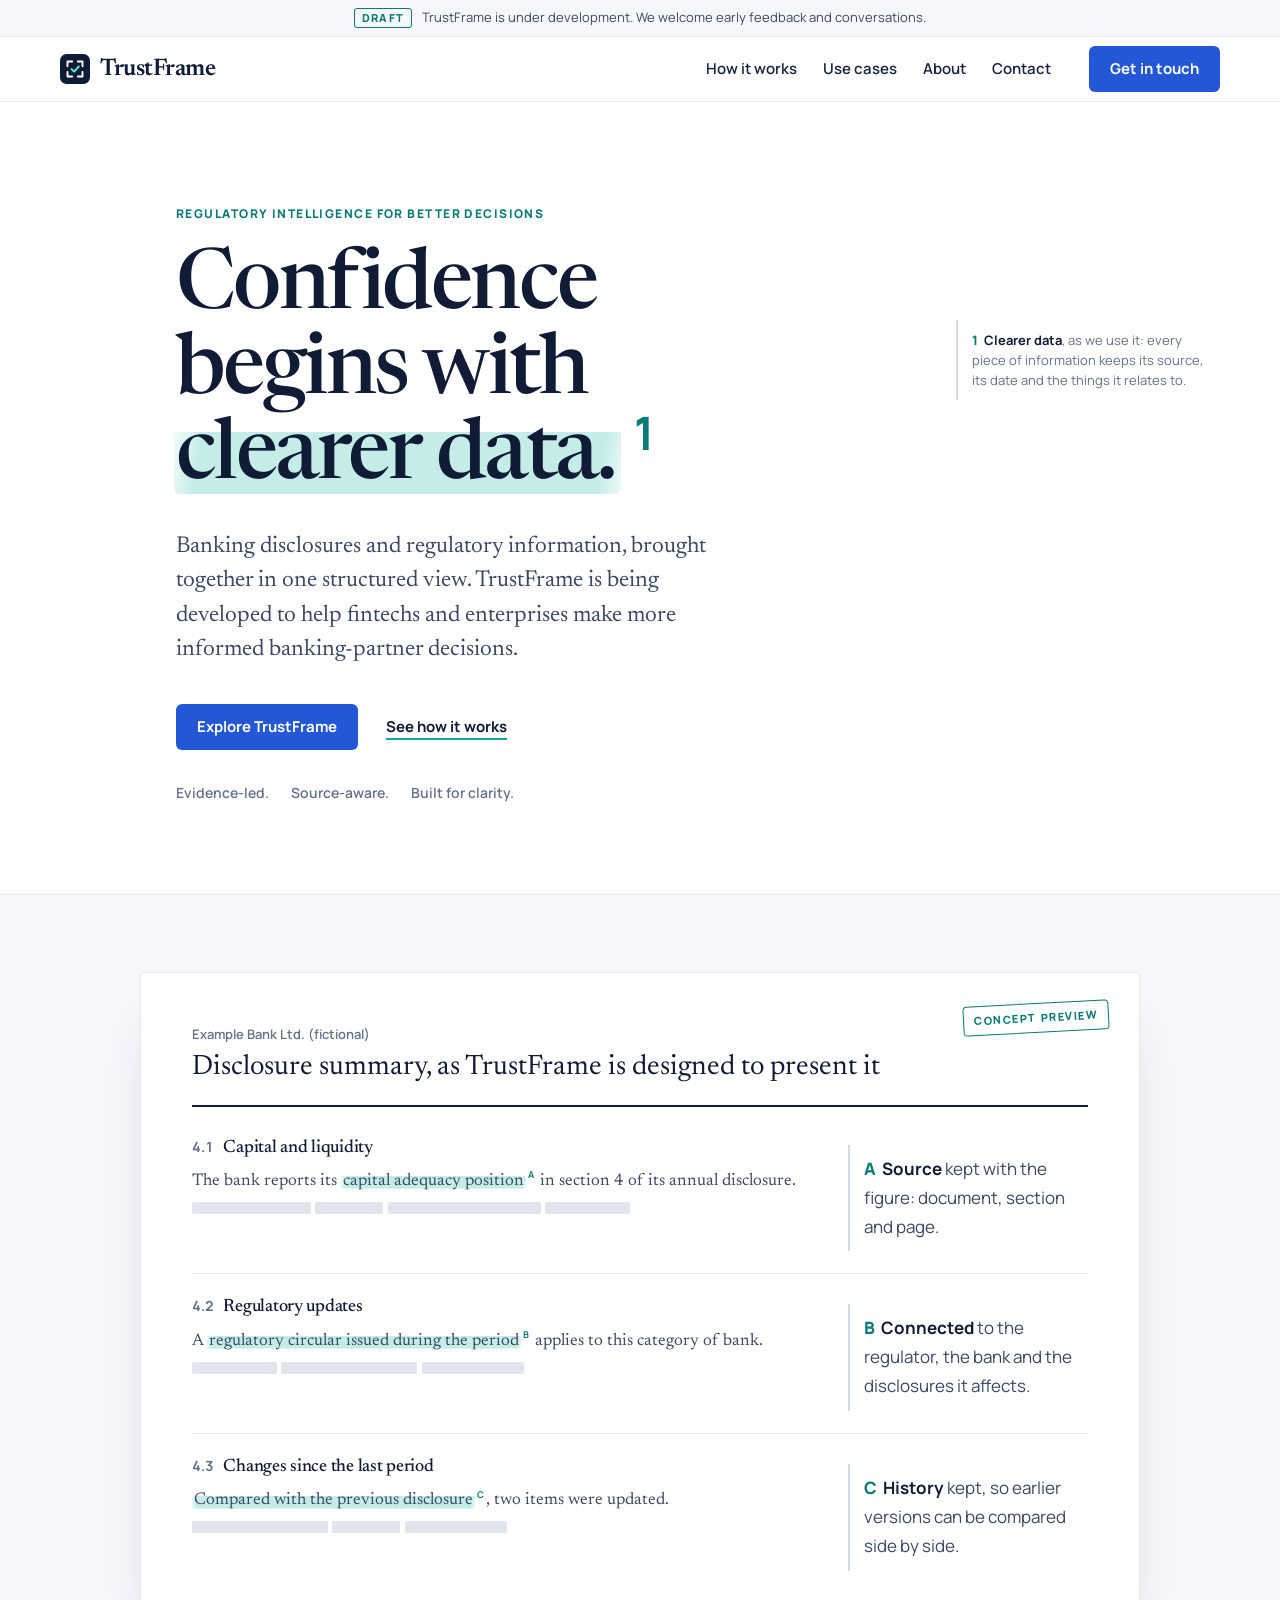
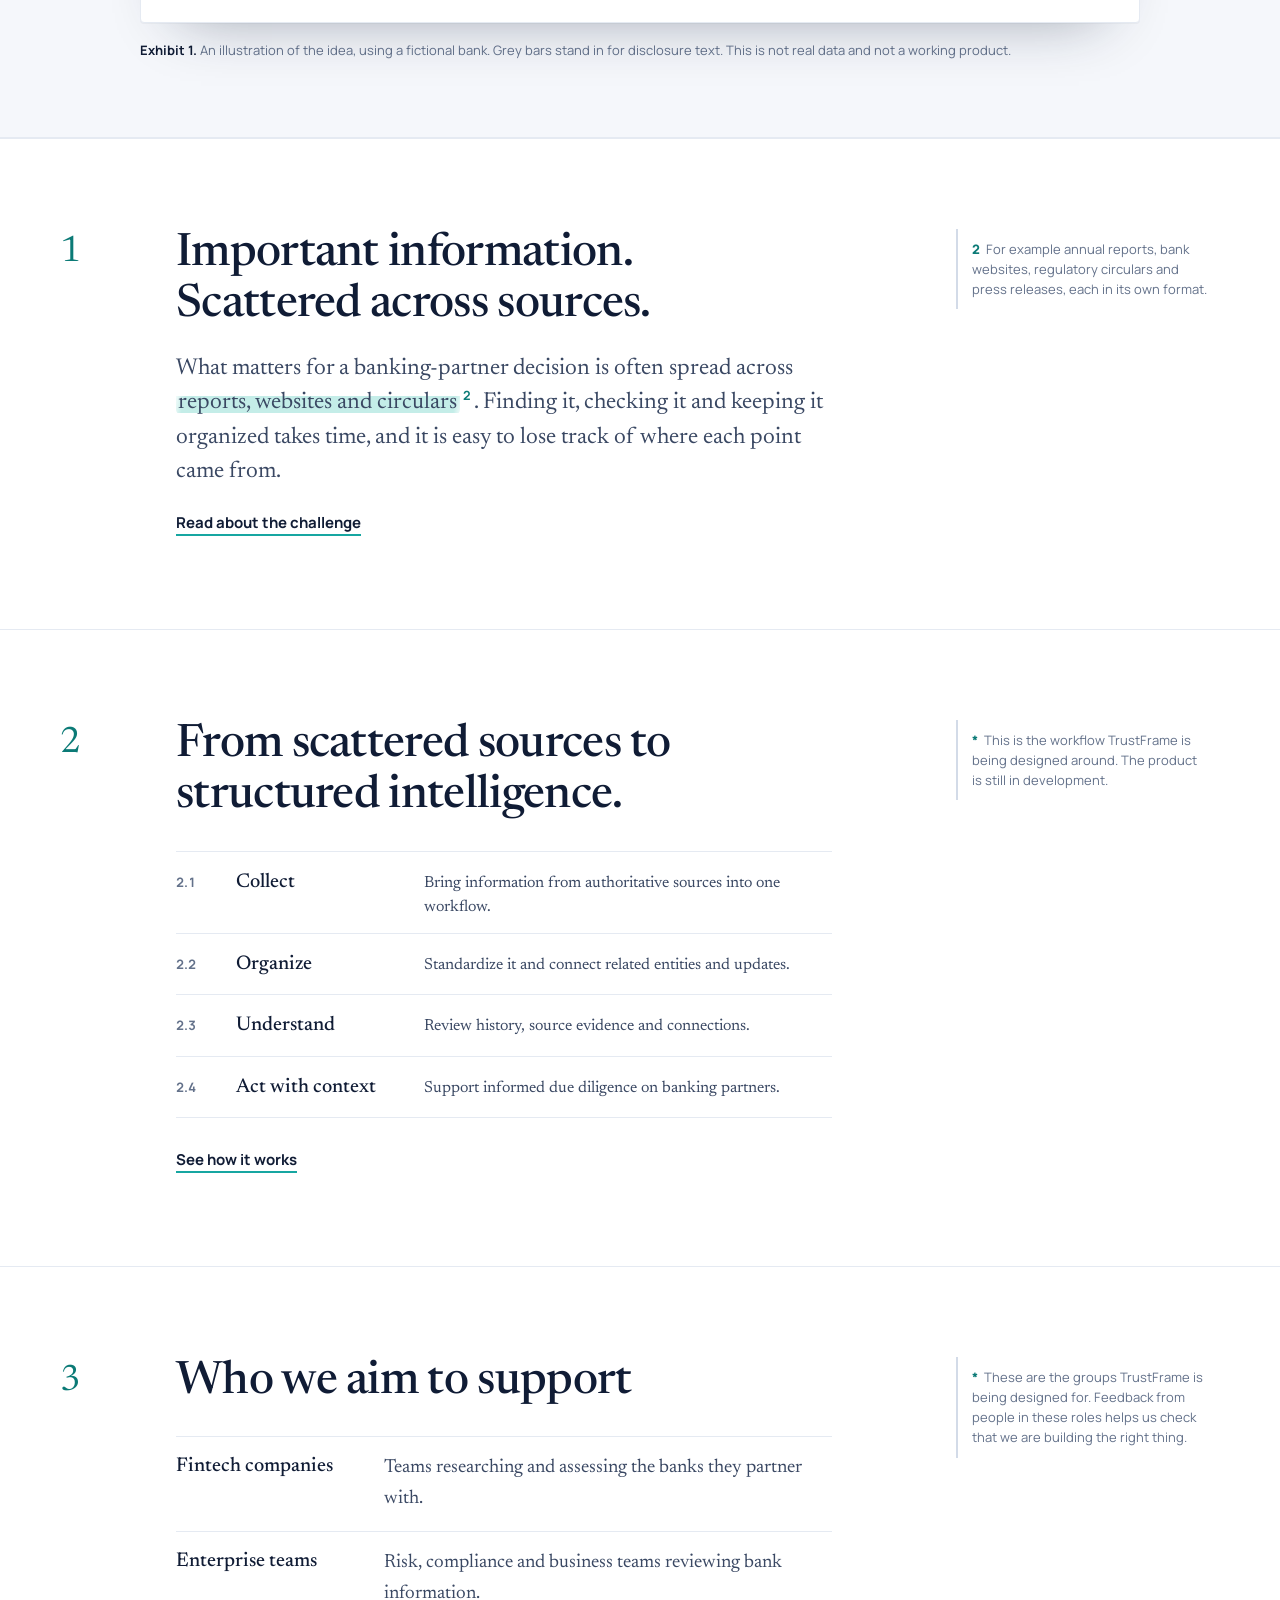
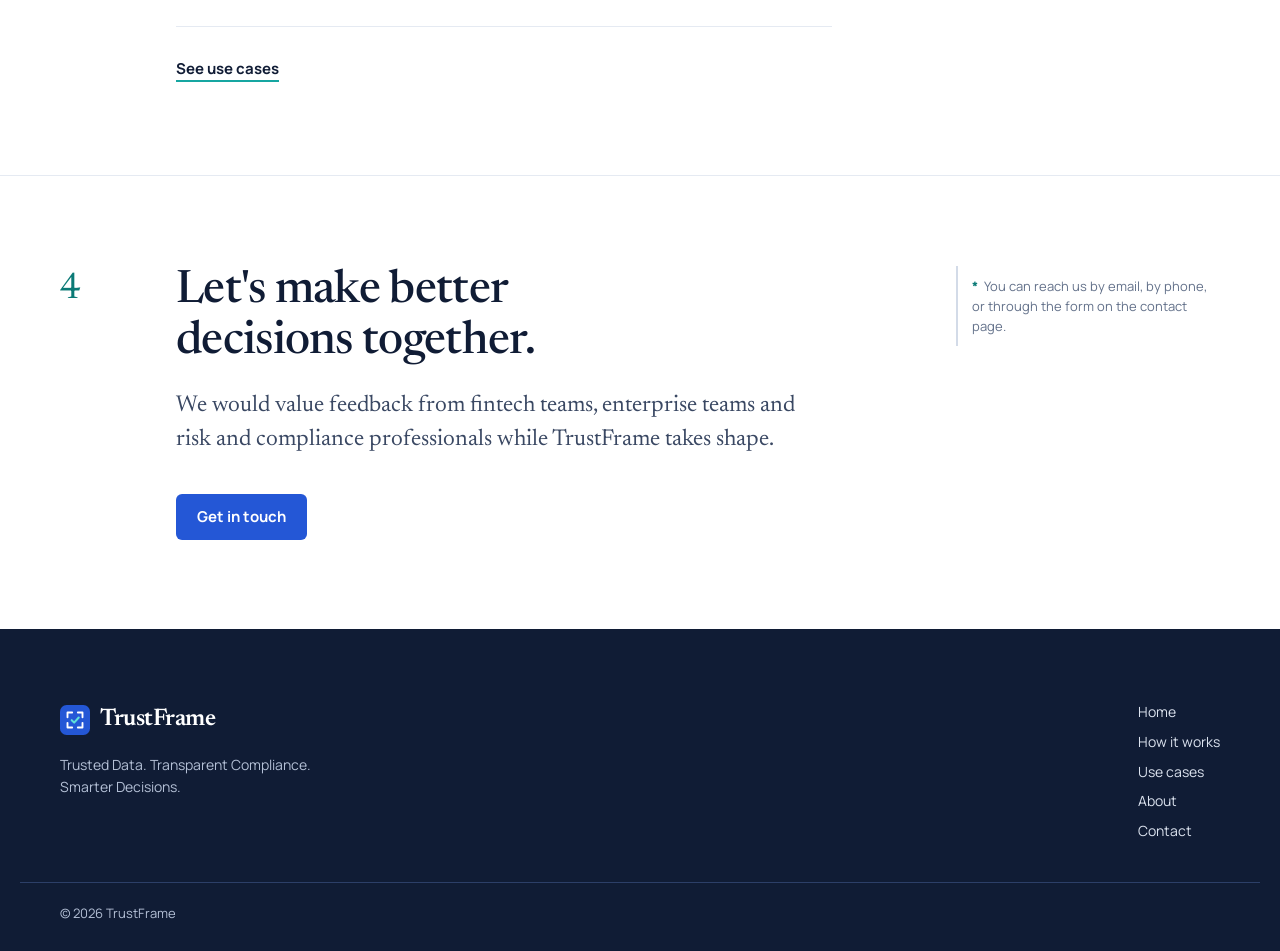
==== commit ec313482: "Remove footer notes" ====
--- a/index.html
+++ b/index.html
@@ -817,7 +817,7 @@
 
 .footer-top {
   display: grid;
-  grid-template-columns: 1.1fr 0.7fr 1.4fr;
+  grid-template-columns: minmax(0, 1fr) auto;
   gap: 40px;
   padding-block: clamp(48px, 6vw, 72px) 40px;
 }
@@ -1529,14 +1529,6 @@
           <li><a href="#contact">Contact</a></li>
         </ul>
       </nav>
-      <div class="footer-notes">
-        <p class="footer-notes-title">Notes</p>
-        <ol>
-          <li>TrustFrame is under development. The capabilities described on this site are planned and may change.</li>
-          <li>Exhibits are concept previews built on fictional examples. They do not show real bank or regulatory data.</li>
-          <li>Messages sent through the contact form are delivered by Formspree, a form service. This website does not store them itself.</li>
-        </ol>
-      </div>
     </div>
     <div class="wrap footer-bottom">
       <p>&copy; <span data-year>2026</span> TrustFrame</p>
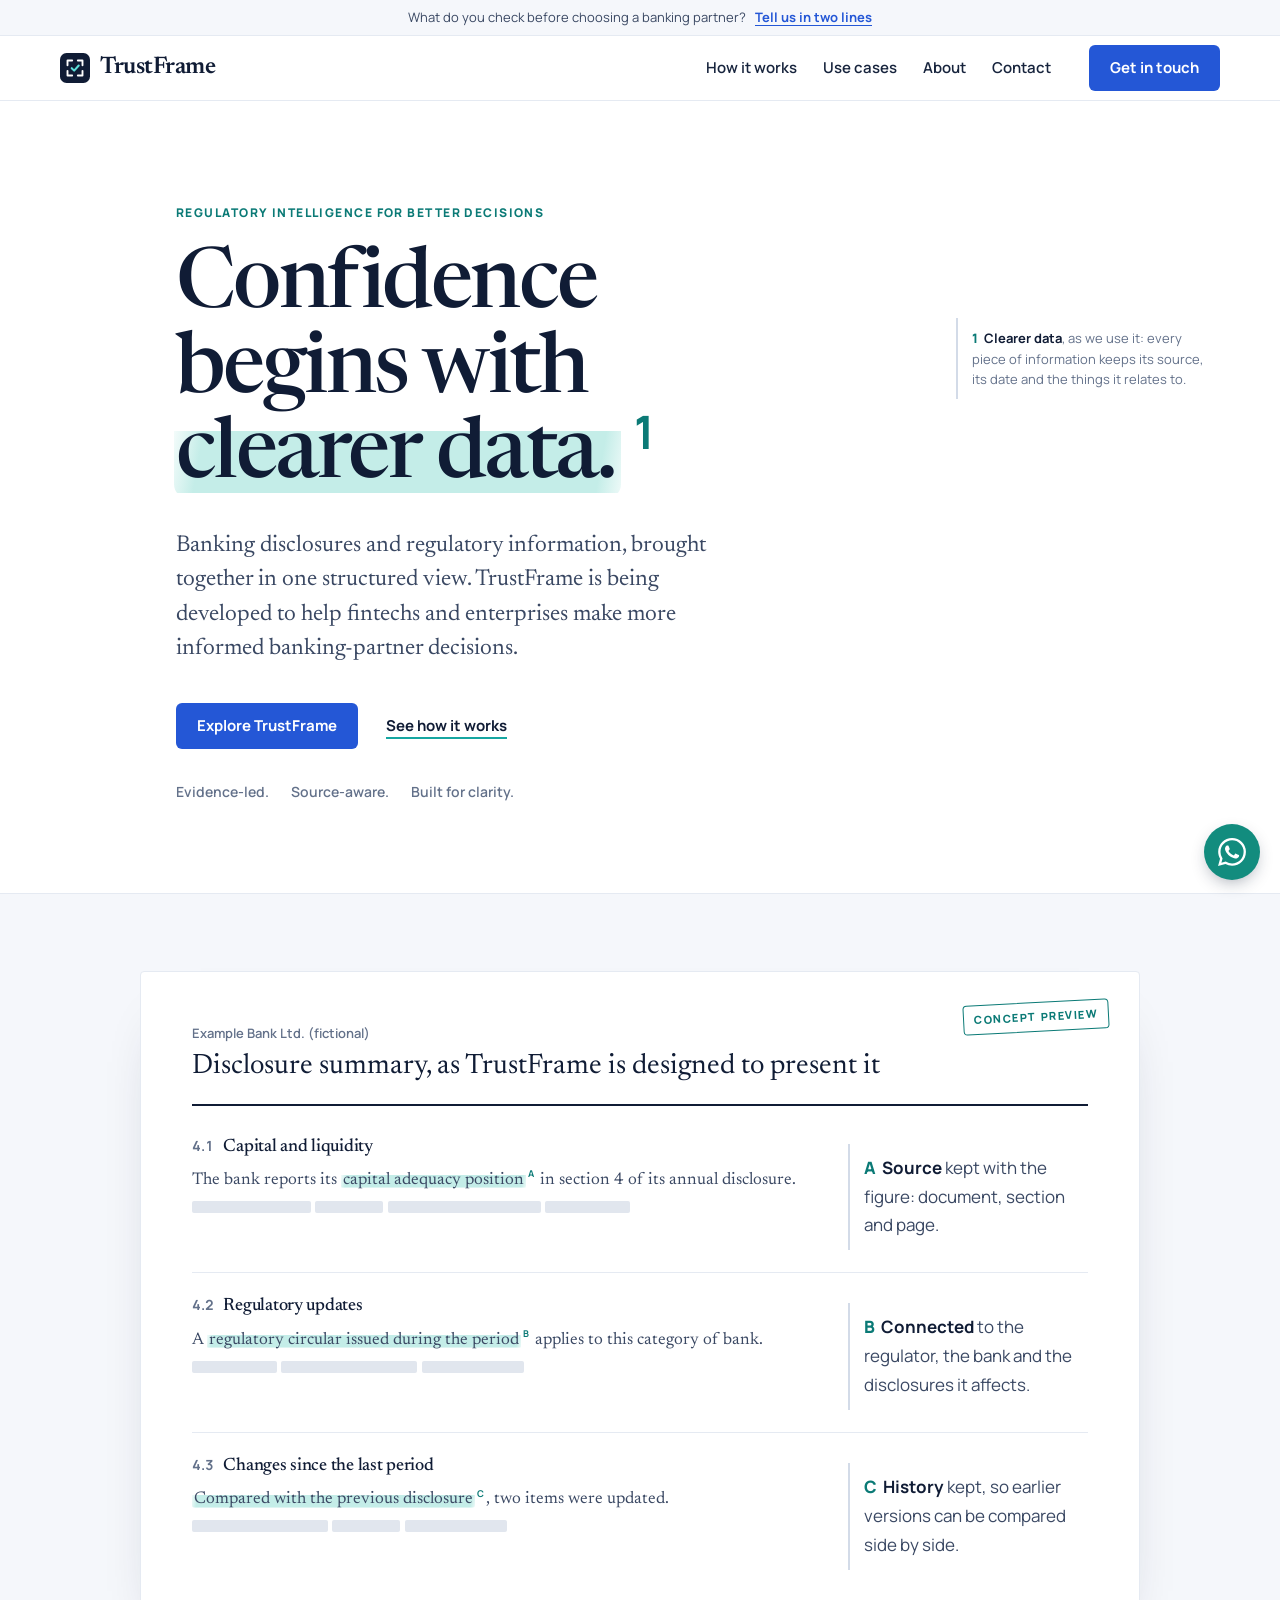
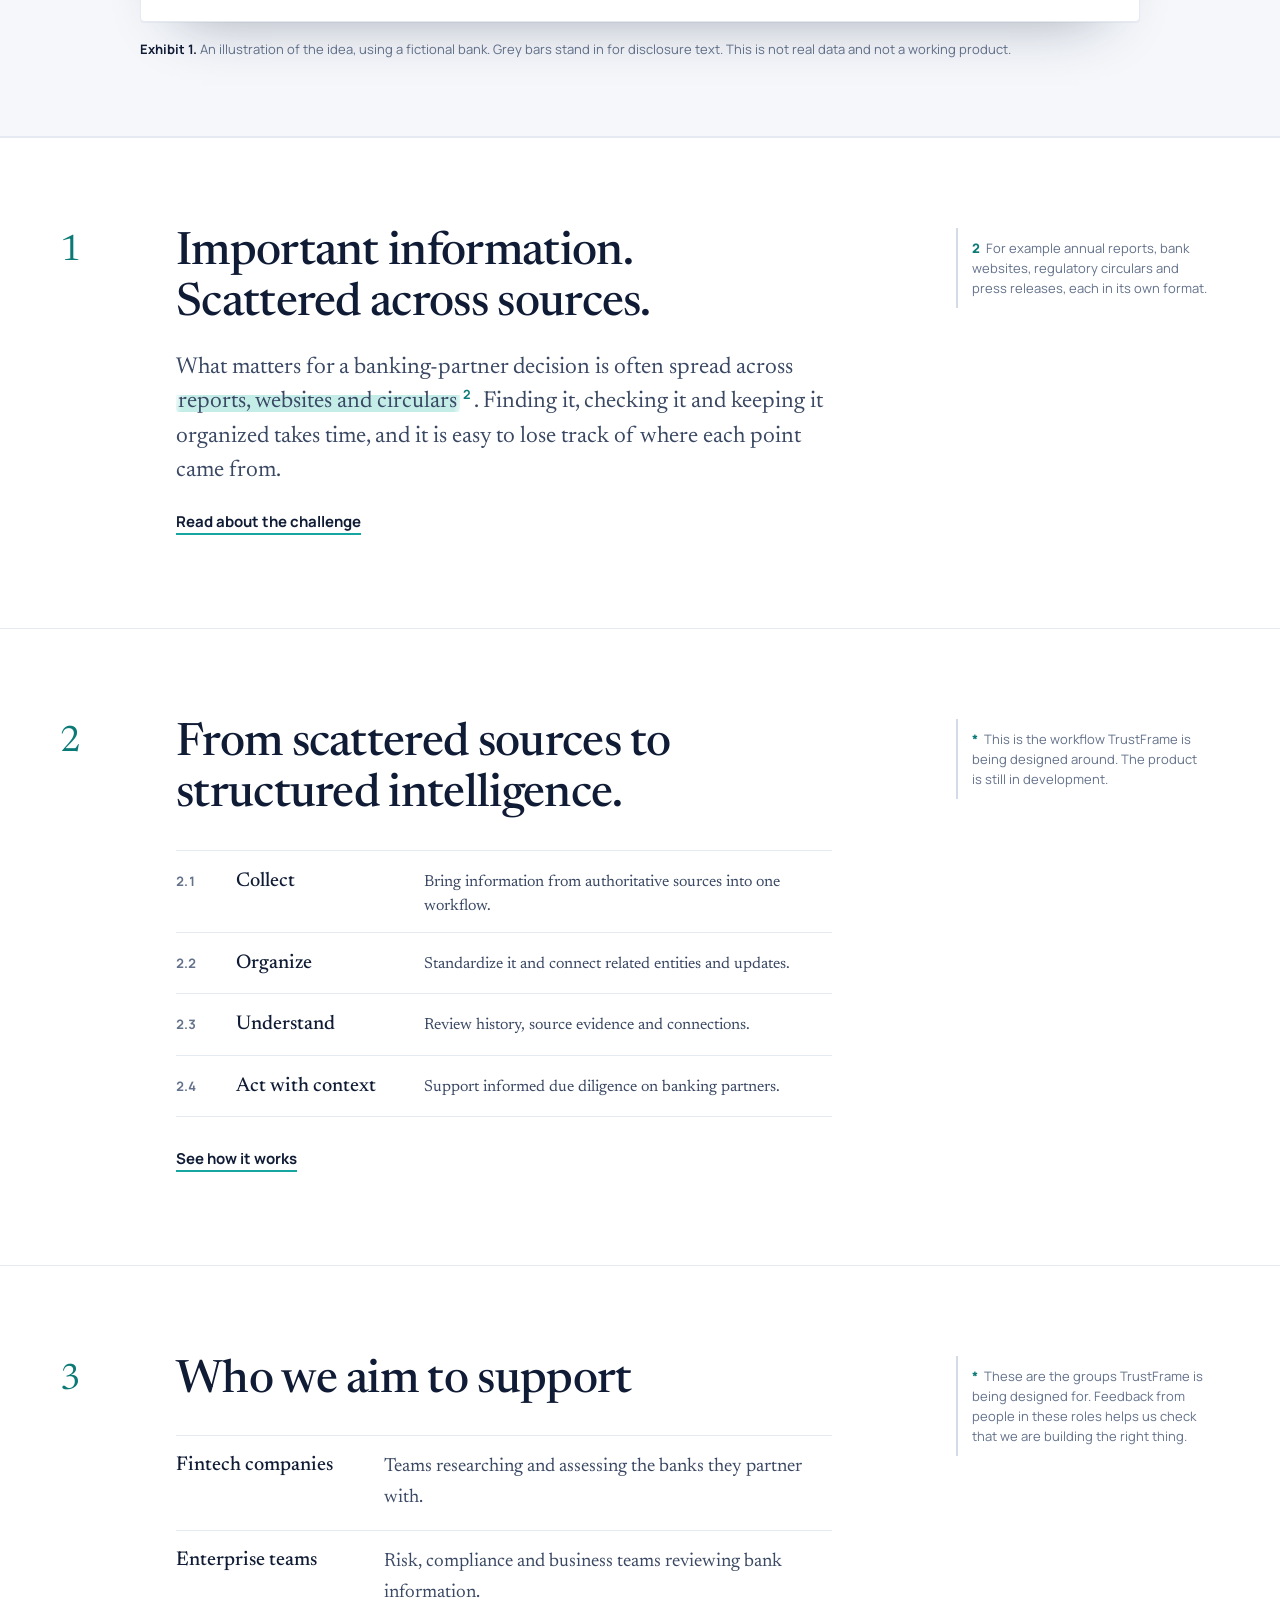
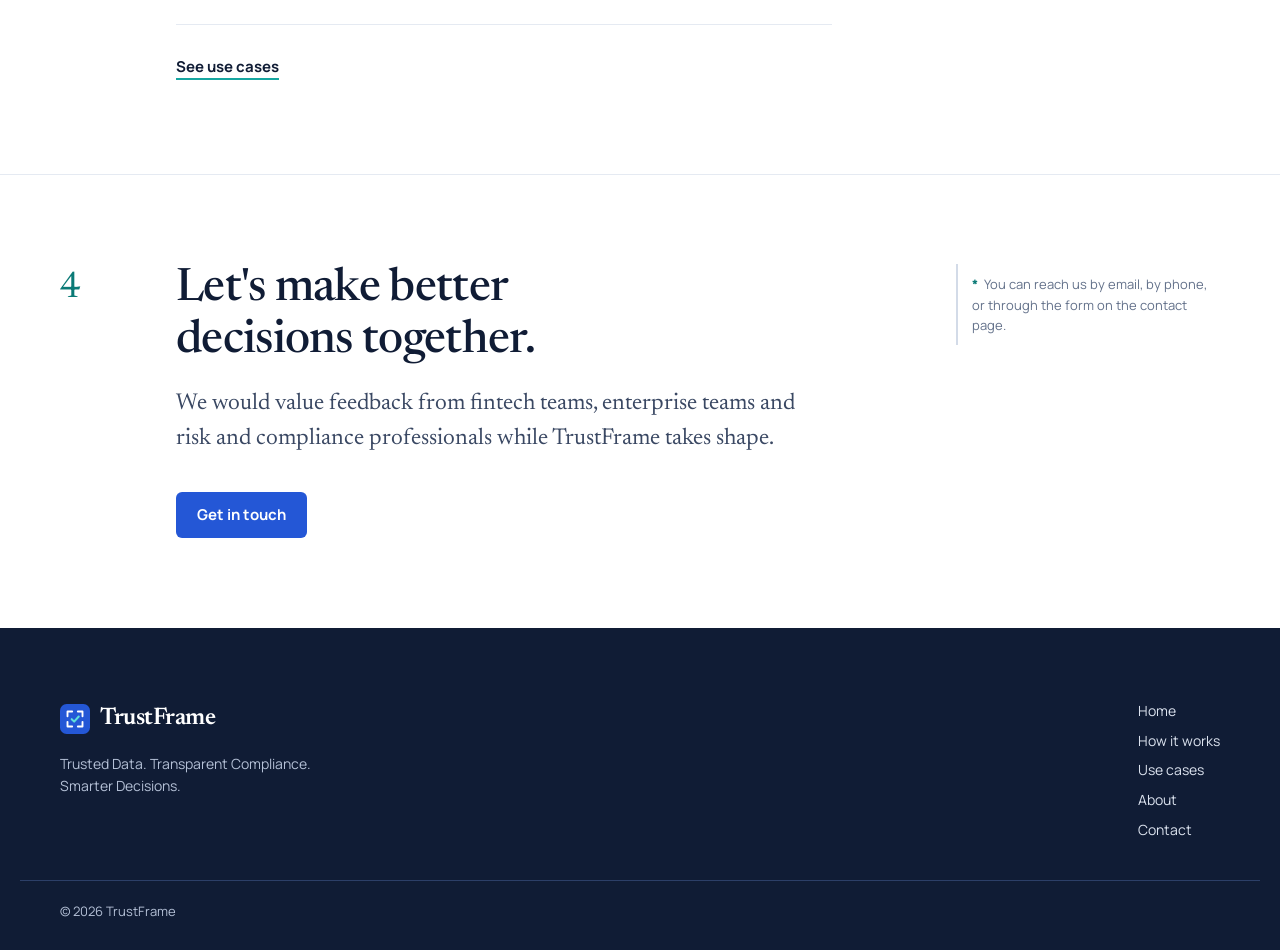
==== commit b2c099ca: "Replace top strip with feedback question; add WhatsApp button" ====
--- a/index.html
+++ b/index.html
@@ -319,16 +319,11 @@
   padding-block: 8px;
   text-align: center;
 }
-.draft {
-  flex: none;
-  padding: 1px 7px;
-  border: 1px solid var(--teal-ink);
-  border-radius: 3px;
-  color: var(--teal-ink);
-  font-size: 0.6875rem;
-  font-weight: 800;
-  letter-spacing: 0.1em;
-  text-transform: uppercase;
+.status-link {
+  margin-left: 6px;
+  font-weight: 700;
+  text-underline-offset: 3px;
+  white-space: nowrap;
 }
 
 .site-header {
@@ -906,6 +901,7 @@
 
   .actions .btn { flex: 1 1 100%; }
   .status-inner { justify-content: flex-start; text-align: left; }
+  .status-link { margin-left: 0; }
 
   .footer-top { grid-template-columns: minmax(0, 1fr); gap: 28px; }
 }
@@ -975,6 +971,30 @@
 .copy-btn:hover { border-color: var(--teal); }
 .copy-btn.is-done { border-color: var(--teal); color: var(--teal-ink); }
 
+/* ---------- WhatsApp chat button ---------- */
+.wa-float {
+  position: fixed;
+  right: max(20px, env(safe-area-inset-right, 0px));
+  bottom: max(20px, env(safe-area-inset-bottom, 0px));
+  z-index: 40;
+  display: grid;
+  place-items: center;
+  width: 56px;
+  height: 56px;
+  border-radius: 50%;
+  background: #128C7E;
+  color: #fff;
+  box-shadow: 0 6px 18px -6px rgba(16, 28, 53, 0.45);
+}
+.wa-float:hover { background: #0E7268; color: #fff; }
+.wa-float:focus-visible { outline: 3px solid var(--blue); outline-offset: 3px; }
+.wa-float svg { width: 28px; height: 28px; fill: currentColor; }
+@media (max-width: 719px) {
+  .wa-float { width: 52px; height: 52px; right: max(16px, env(safe-area-inset-right, 0px)); bottom: max(16px, env(safe-area-inset-bottom, 0px)); }
+  .wa-float svg { width: 26px; height: 26px; }
+}
+@media print { .wa-float { display: none; } }
+
 </style>
 </head>
 <body>
@@ -982,8 +1002,7 @@
 
   <div class="status-strip">
     <div class="wrap status-inner">
-      <span class="draft">Draft</span>
-      <p>TrustFrame is under development. We welcome early feedback and conversations.</p>
+      <p>What do you check before choosing a banking partner? <a class="status-link" href="#form-title">Tell us in two lines</a></p>
     </div>
   </div>
 
@@ -1503,9 +1522,6 @@
             <div class="form-status" role="status" aria-live="polite" data-form-status hidden></div>
           </form>
         </div>
-        <div class="notes">
-          <p class="note"><span class="note-num">*</span>Messages from this form are delivered to the TrustFrame team by <strong>Formspree</strong>, a form service. This website does not store them itself.</p>
-        </div>
       </div>
     </section>
     </div>
@@ -1534,6 +1550,10 @@
       <p>&copy; <span data-year>2026</span> TrustFrame</p>
     </div>
   </footer>
+
+  <a class="wa-float" href="https://wa.me/917275259999?text=Hi%2C%20I%27d%20like%20to%20know%20more%20about%20TrustFrame." target="_blank" rel="noopener" aria-label="Chat with us on WhatsApp" title="Chat with us on WhatsApp">
+    <svg viewBox="0 0 24 24" aria-hidden="true" focusable="false"><path d="M17.472 14.382c-.297-.149-1.758-.867-2.03-.967-.273-.099-.471-.148-.67.15-.197.297-.767.966-.94 1.164-.173.199-.347.223-.644.075-.297-.15-1.255-.463-2.39-1.475-.883-.788-1.48-1.761-1.653-2.059-.173-.297-.018-.458.13-.606.134-.133.298-.347.446-.52.149-.174.198-.298.298-.497.099-.198.05-.371-.025-.52-.075-.149-.669-1.612-.916-2.207-.242-.579-.487-.5-.669-.51-.173-.008-.371-.01-.57-.01-.198 0-.52.074-.792.372-.272.297-1.04 1.016-1.04 2.479 0 1.462 1.065 2.875 1.213 3.074.149.198 2.096 3.2 5.077 4.487.709.306 1.262.489 1.694.625.712.227 1.36.195 1.871.118.571-.085 1.758-.719 2.006-1.413.248-.694.248-1.289.173-1.413-.074-.124-.272-.198-.57-.347m-5.421 7.403h-.004a9.87 9.87 0 01-5.031-1.378l-.361-.214-3.741.982.998-3.648-.235-.374a9.86 9.86 0 01-1.51-5.26c.001-5.45 4.436-9.884 9.888-9.884 2.64 0 5.122 1.03 6.988 2.898a9.825 9.825 0 012.893 6.994c-.003 5.45-4.437 9.884-9.885 9.884m8.413-18.297A11.815 11.815 0 0012.05 0C5.495 0 .16 5.335.157 11.892c0 2.096.547 4.142 1.588 5.945L.057 24l6.305-1.654a11.882 11.882 0 005.683 1.448h.005c6.554 0 11.89-5.335 11.893-11.893a11.821 11.821 0 00-3.48-8.413Z"/></svg>
+  </a>
 
 
 <script>
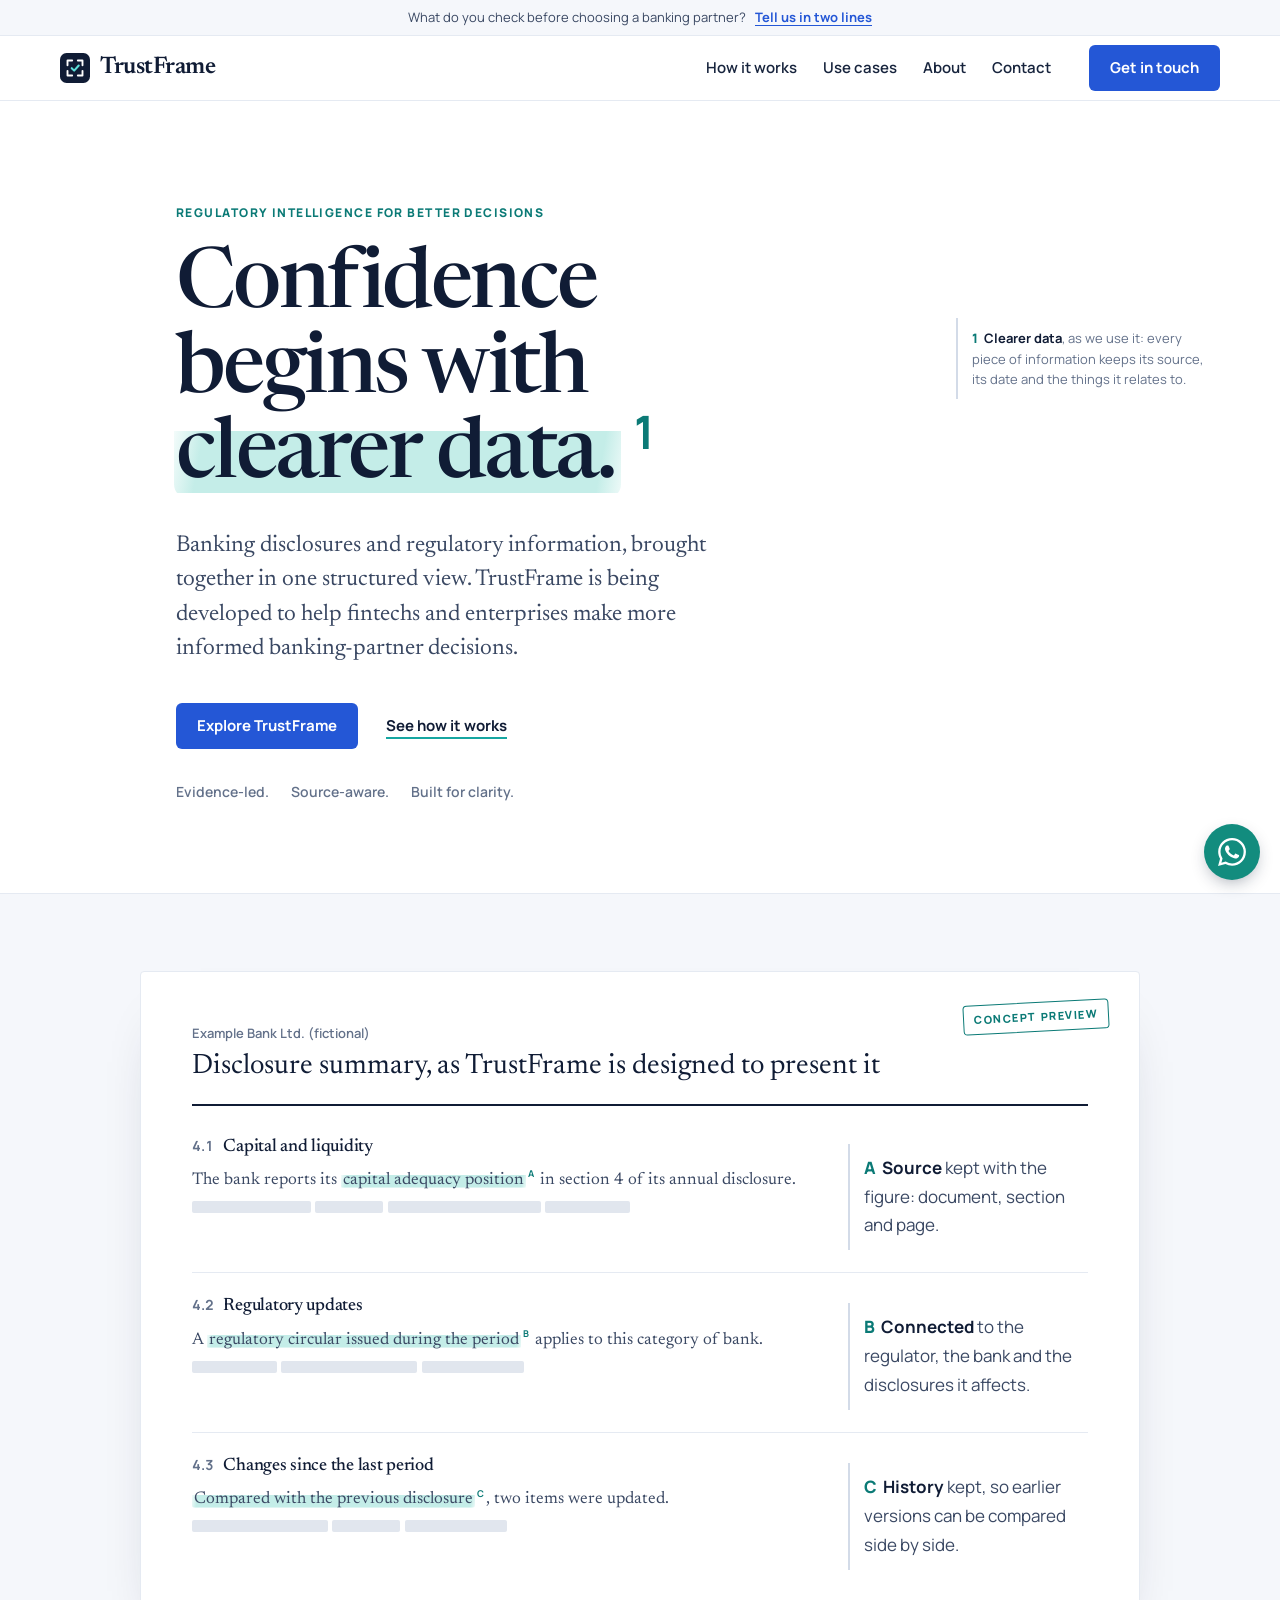
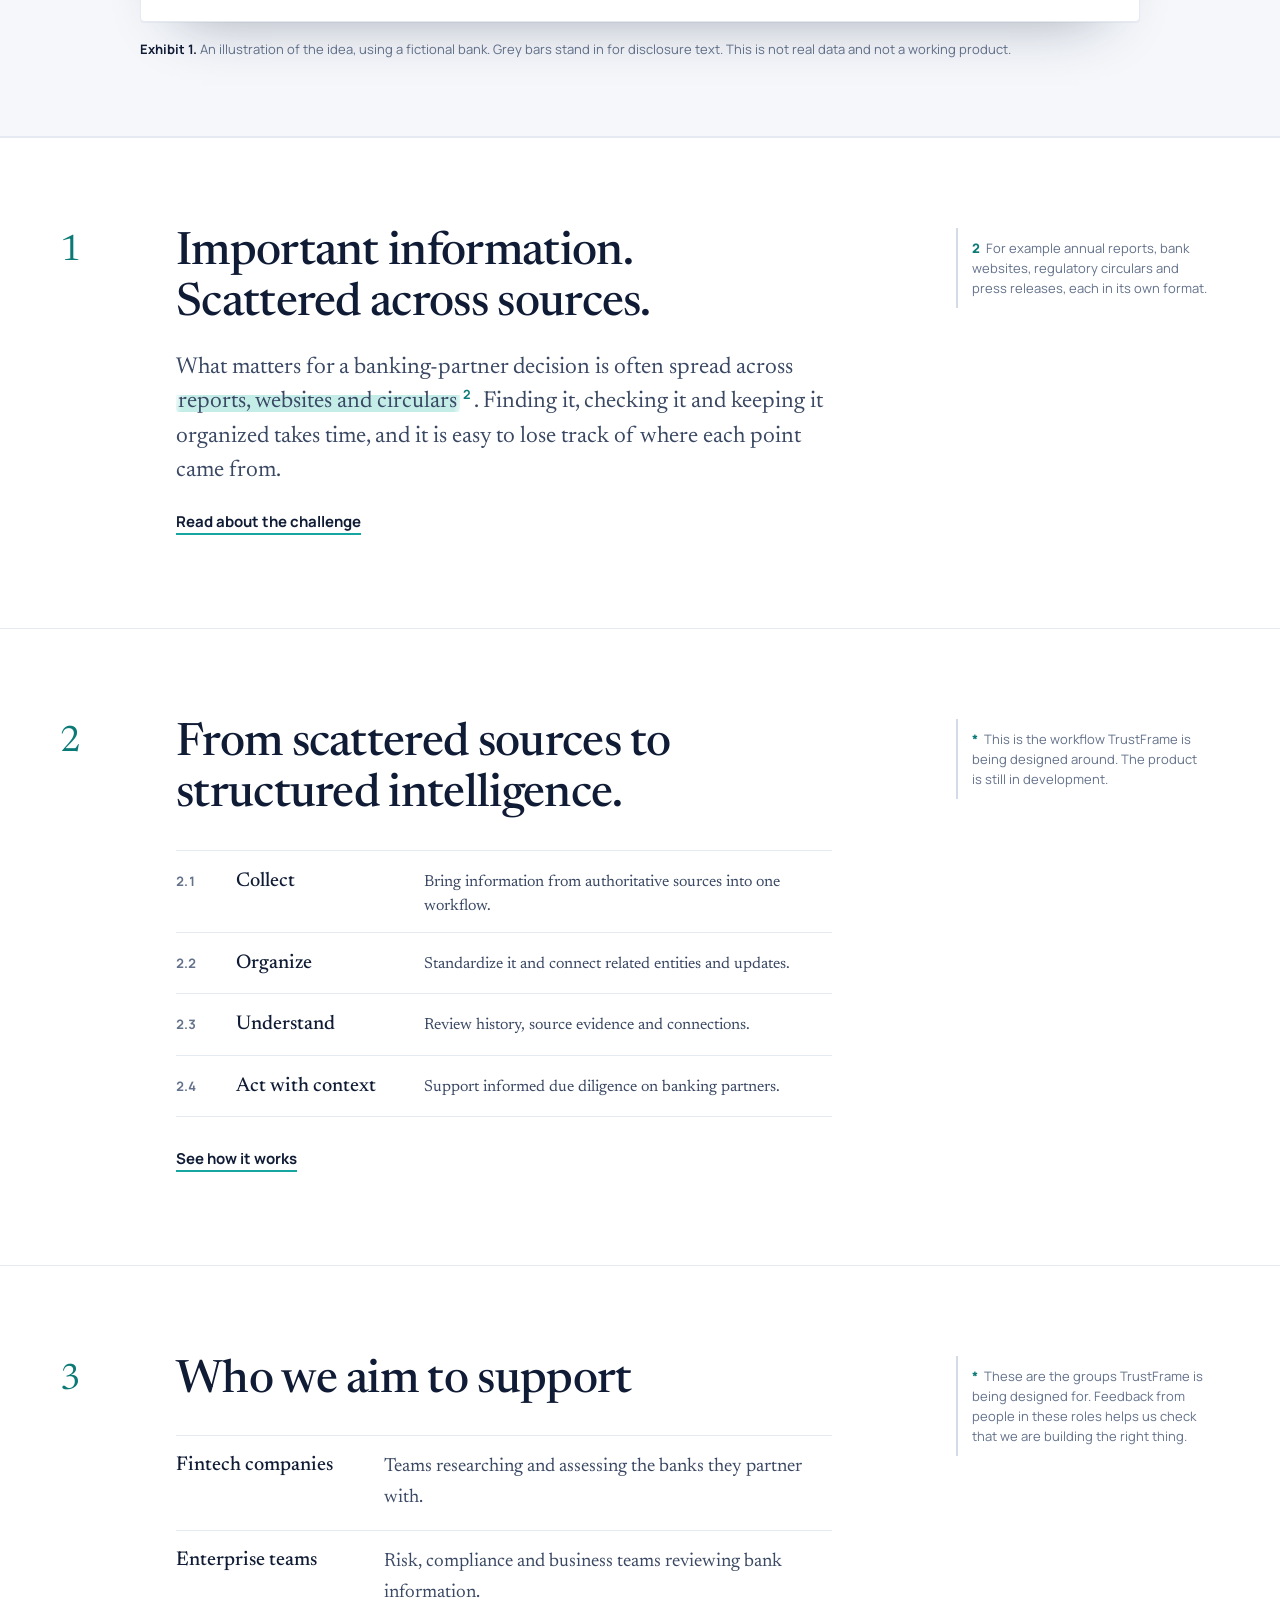
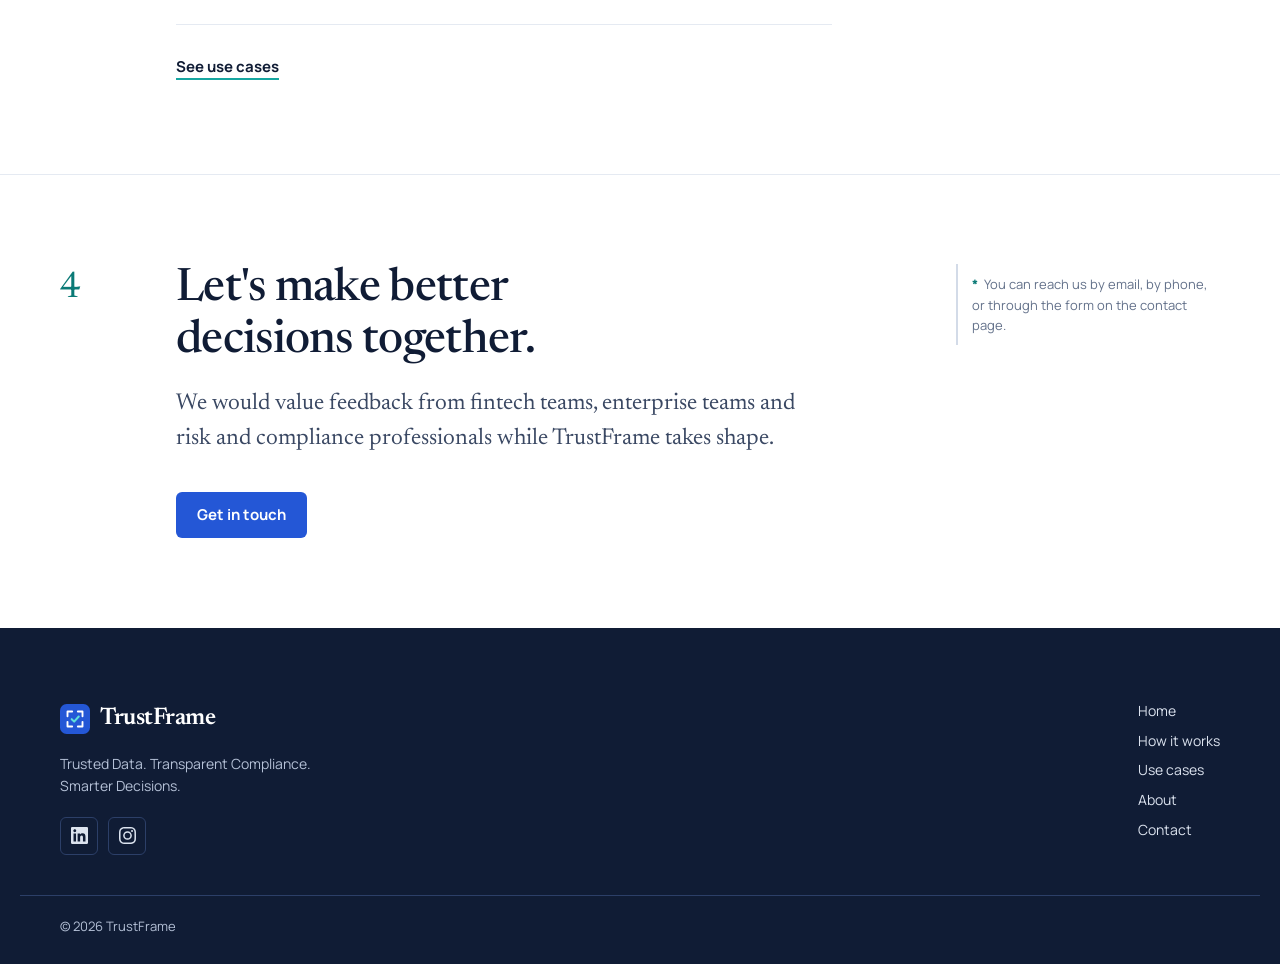
==== commit 89106321: "Add LinkedIn and Instagram links" ====
--- a/index.html
+++ b/index.html
@@ -820,6 +820,18 @@
 .site-footer .brand,
 .site-footer .brand:hover { color: var(--on-dark); }
 .footer-tagline { margin-top: 14px; max-width: 18rem; }
+.footer-social { display: flex; gap: 10px; margin-top: 20px; }
+.footer-social a {
+  display: grid;
+  place-items: center;
+  width: 38px;
+  height: 38px;
+  border: 1px solid var(--navy-line);
+  border-radius: 6px;
+  color: #DCE3EF;
+}
+.footer-social a:hover { color: #FFFFFF; border-color: var(--teal-soft); }
+.footer-social svg { width: 17px; height: 17px; fill: currentColor; }
 
 .footer-nav ul { display: grid; gap: 8px; }
 .footer-nav a,
@@ -1474,6 +1486,14 @@
               <dt>Phone</dt>
               <dd><a class="contact-value" href="tel:+917275259999">+91 72752 59999</a><button type="button" class="copy-btn" data-copy="+91 72752 59999" aria-label="Copy phone number">Copy</button></dd>
             </div>
+            <div>
+              <dt>LinkedIn</dt>
+              <dd><a href="https://www.linkedin.com/in/ayush-banka/" target="_blank" rel="noopener">Ayush Banka</a></dd>
+            </div>
+            <div>
+              <dt>Instagram</dt>
+              <dd><a href="https://www.instagram.com/ayushhbanka/" target="_blank" rel="noopener">@ayushhbanka</a></dd>
+            </div>
           </dl>
         </div>
         <div class="notes">
@@ -1535,6 +1555,10 @@
           <span class="brand-name">TrustFrame</span>
         </a>
         <p class="footer-tagline">Trusted Data. Transparent Compliance. Smarter Decisions.</p>
+        <ul class="footer-social">
+          <li><a href="https://www.linkedin.com/in/ayush-banka/" target="_blank" rel="noopener" aria-label="Ayush Banka on LinkedIn" title="LinkedIn"><svg viewBox="0 0 24 24" aria-hidden="true" focusable="false"><path d="M20.447 20.452h-3.554v-5.569c0-1.328-.027-3.037-1.852-3.037-1.853 0-2.136 1.445-2.136 2.939v5.667H9.351V9h3.414v1.561h.046c.477-.9 1.637-1.85 3.37-1.85 3.601 0 4.267 2.37 4.267 5.455v6.286zM5.337 7.433c-1.144 0-2.063-.926-2.063-2.065 0-1.138.92-2.063 2.063-2.063 1.14 0 2.064.925 2.064 2.063 0 1.139-.925 2.065-2.064 2.065zm1.782 13.019H3.555V9h3.564v11.452zM22.225 0H1.771C.792 0 0 .774 0 1.729v20.542C0 23.227.792 24 1.771 24h20.451C23.2 24 24 23.227 24 22.271V1.729C24 .774 23.2 0 22.222 0h.003z"/></svg></a></li>
+          <li><a href="https://www.instagram.com/ayushhbanka/" target="_blank" rel="noopener" aria-label="Ayush Banka on Instagram" title="Instagram"><svg viewBox="0 0 24 24" aria-hidden="true" focusable="false"><path d="M7.0301.084c-1.2768.0602-2.1487.264-2.911.5634-.7888.3075-1.4575.72-2.1228 1.3877-.6652.6677-1.075 1.3368-1.3802 2.127-.2954.7638-.4956 1.6365-.552 2.914-.0564 1.2775-.0689 1.6882-.0626 4.947.0062 3.2586.0206 3.6671.0825 4.9473.061 1.2765.264 2.1482.5635 2.9107.308.7889.72 1.4573 1.388 2.1228.6679.6655 1.3365 1.0743 2.1285 1.38.7632.295 1.6361.4961 2.9134.552 1.2773.056 1.6884.069 4.9462.0627 3.2578-.0062 3.668-.0207 4.9478-.0814 1.28-.0607 2.147-.2652 2.9098-.5633.7889-.3086 1.4578-.72 2.1228-1.3881.665-.6682 1.0745-1.3378 1.3795-2.1284.2957-.7632.4966-1.636.552-2.9124.056-1.2809.0692-1.6898.063-4.948-.0063-3.2583-.021-3.6668-.0817-4.9465-.0607-1.2797-.264-2.1487-.5633-2.9117-.3084-.7889-.72-1.4568-1.3876-2.1228C21.2982 1.33 20.628.9208 19.8378.6165 19.074.321 18.2017.1197 16.9244.0645 15.6471.0093 15.236-.005 11.977.0014 8.718.0076 8.31.0215 7.0301.0839m.1402 21.6932c-1.17-.0509-1.8053-.2453-2.2287-.408-.5606-.216-.96-.4771-1.3819-.895-.422-.4178-.6811-.8186-.9-1.378-.1644-.4234-.3624-1.058-.4171-2.228-.0595-1.2645-.072-1.6442-.079-4.848-.007-3.2037.0053-3.583.0607-4.848.05-1.169.2456-1.805.408-2.2282.216-.5613.4762-.96.895-1.3816.4188-.4217.8184-.6814 1.3783-.9003.423-.1651 1.0575-.3614 2.227-.4171 1.2655-.06 1.6447-.072 4.848-.079 3.2033-.007 3.5835.005 4.8495.0608 1.169.0508 1.8053.2445 2.228.408.5608.216.96.4754 1.3816.895.4217.4194.6816.8176.9005 1.3787.1653.4217.3617 1.056.4169 2.2263.0602 1.2655.0739 1.645.0796 4.848.0058 3.203-.0055 3.5834-.061 4.848-.051 1.17-.245 1.8055-.408 2.2294-.216.5604-.4763.96-.8954 1.3814-.419.4215-.8181.6811-1.3783.9-.4224.1649-1.0577.3617-2.2262.4174-1.2656.0595-1.6448.072-4.8493.079-3.2045.007-3.5825-.006-4.848-.0608M16.953 5.5864A1.44 1.44 0 1 0 18.39 4.144a1.44 1.44 0 0 0-1.437 1.4424M5.8385 12.012c.0067 3.4032 2.7706 6.1557 6.173 6.1493 3.4026-.0065 6.157-2.7701 6.1506-6.1733-.0065-3.4032-2.771-6.1565-6.174-6.1498-3.403.0067-6.156 2.771-6.1496 6.1738M8 12.0077a4 4 0 1 1 4.008 3.9921A3.9996 3.9996 0 0 1 8 12.0077"/></svg></a></li>
+        </ul>
       </div>
       <nav class="footer-nav" aria-label="Footer">
         <ul>
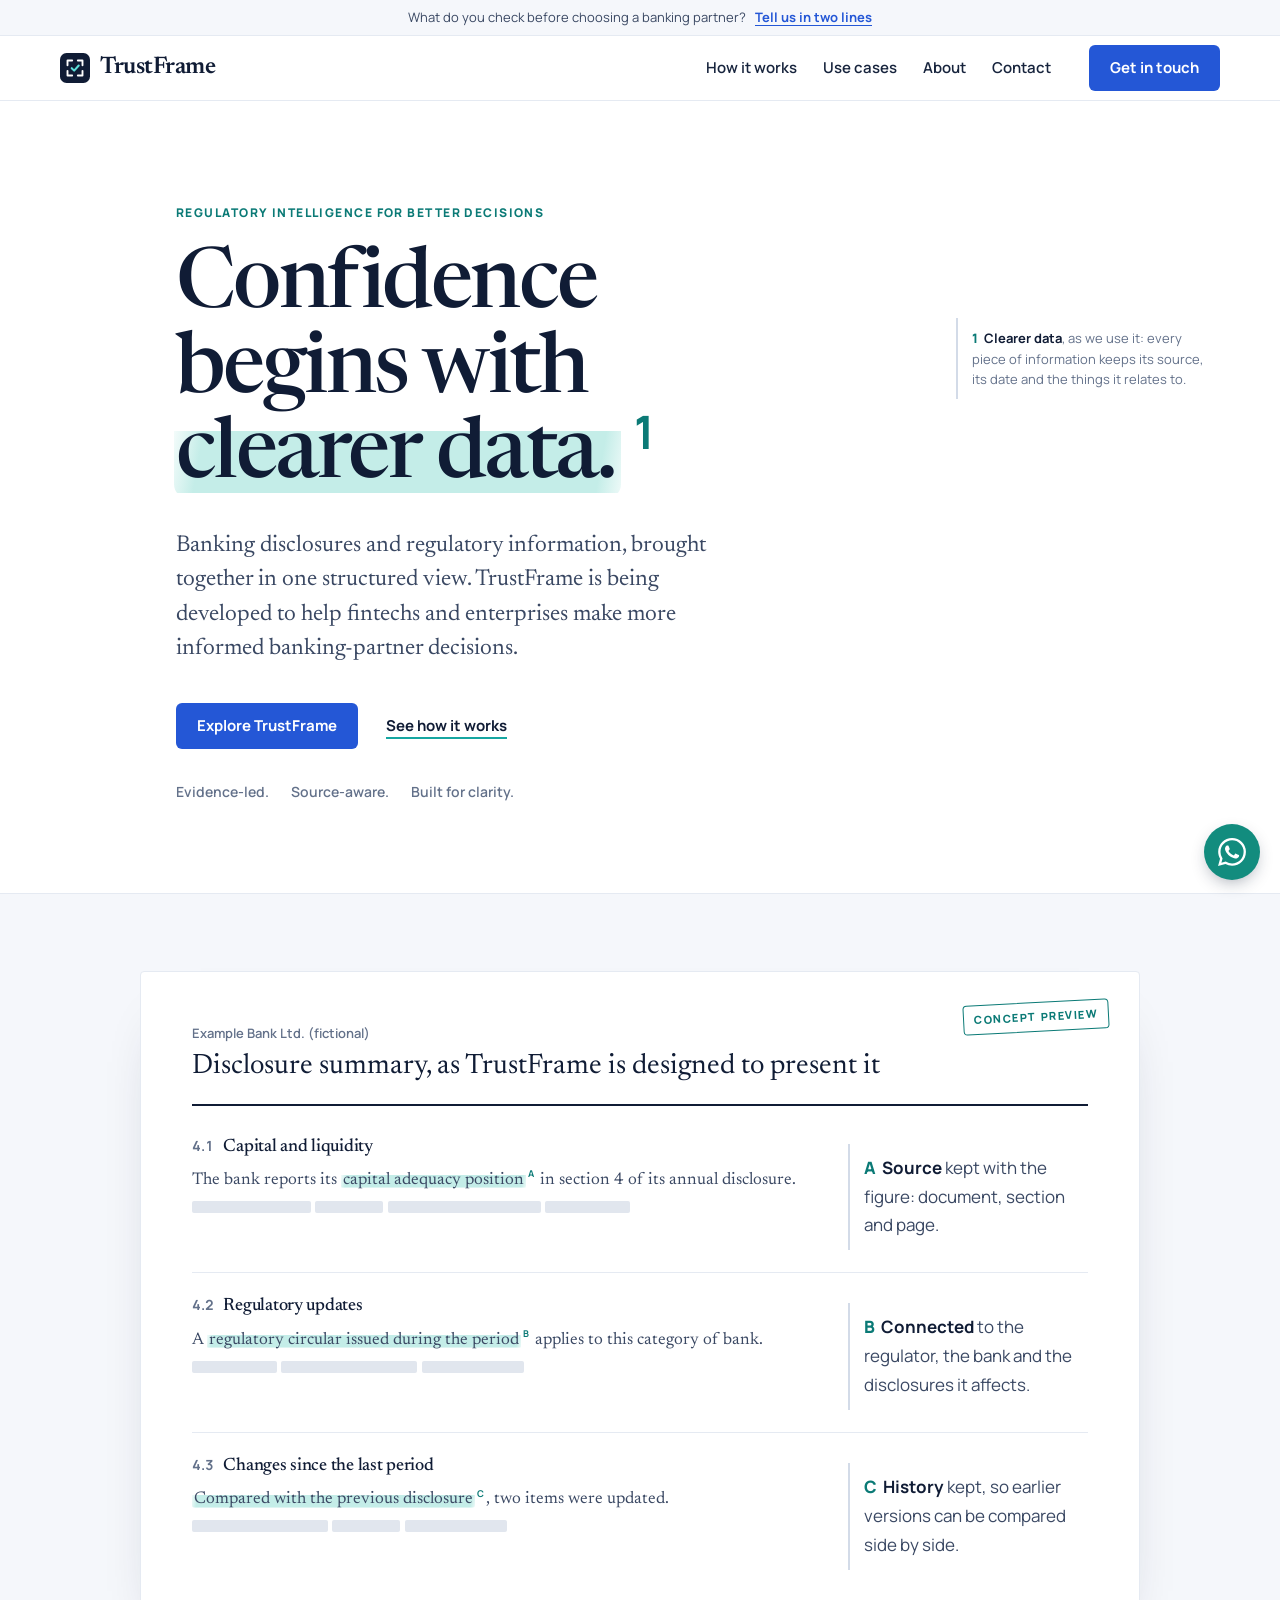
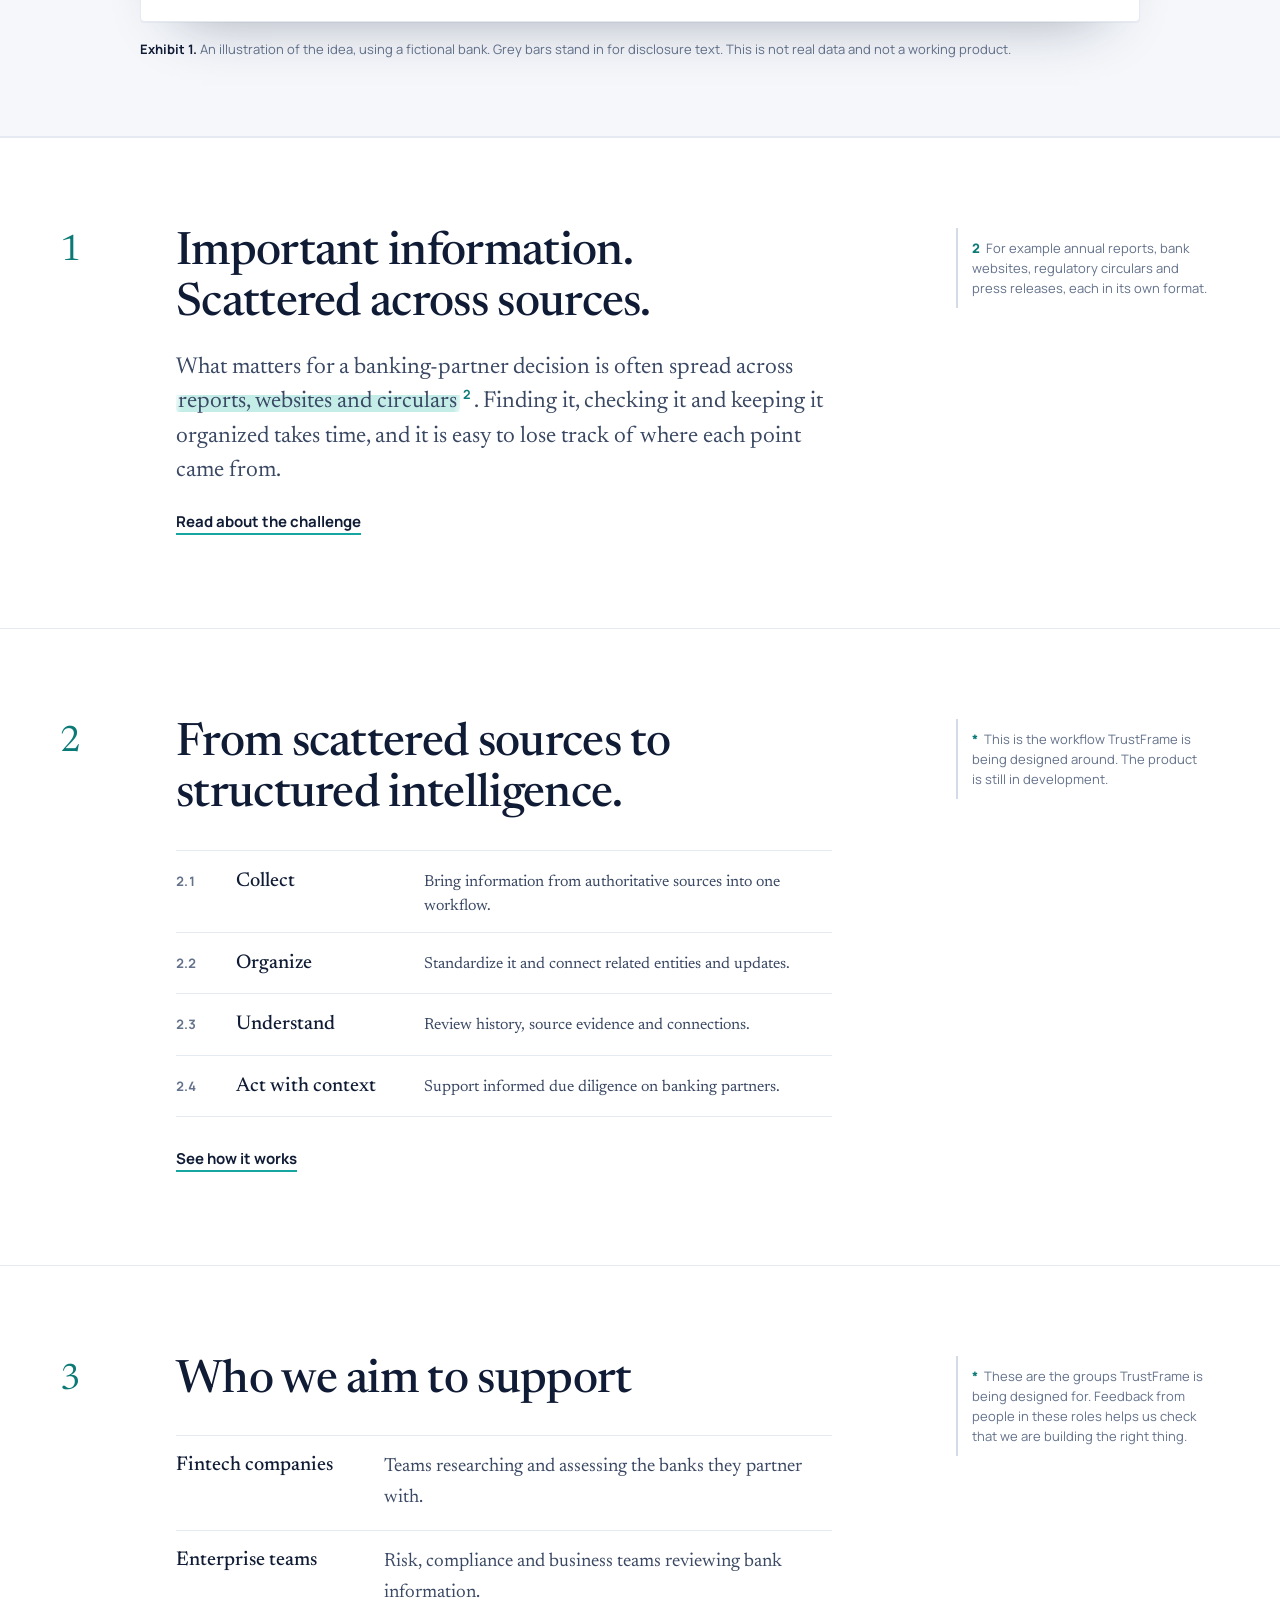
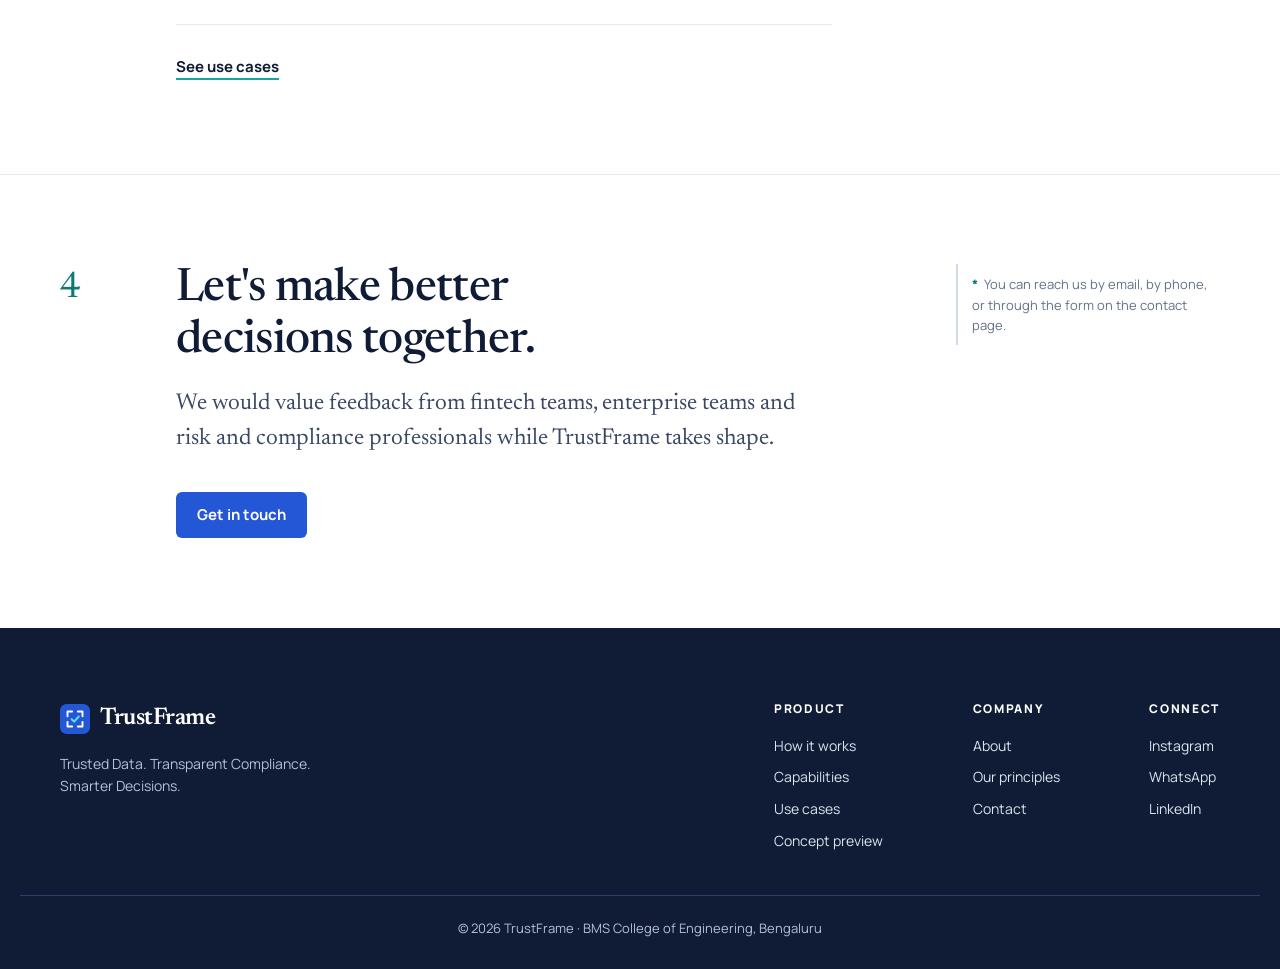
==== commit 7a70c8ae: "Rebuild footer with Product, Company and Connect columns" ====
--- a/index.html
+++ b/index.html
@@ -812,32 +812,28 @@
 
 .footer-top {
   display: grid;
-  grid-template-columns: minmax(0, 1fr) auto;
-  gap: 40px;
-  padding-block: clamp(48px, 6vw, 72px) 40px;
+  grid-template-columns: minmax(0, 1fr) repeat(3, auto);
+  gap: 40px clamp(40px, 7vw, 104px);
+  padding-block: clamp(48px, 6vw, 72px) 44px;
 }
 
 .site-footer .brand,
 .site-footer .brand:hover { color: var(--on-dark); }
 .footer-tagline { margin-top: 14px; max-width: 18rem; }
-.footer-social { display: flex; gap: 10px; margin-top: 20px; }
-.footer-social a {
-  display: grid;
-  place-items: center;
-  width: 38px;
-  height: 38px;
-  border: 1px solid var(--navy-line);
-  border-radius: 6px;
-  color: #DCE3EF;
-}
-.footer-social a:hover { color: #FFFFFF; border-color: var(--teal-soft); }
-.footer-social svg { width: 17px; height: 17px; fill: currentColor; }
-
-.footer-nav ul { display: grid; gap: 8px; }
-.footer-nav a,
-.footer-legal a { color: #DCE3EF; text-decoration: none; }
-.footer-nav a:hover,
-.footer-legal a:hover { color: #FFFFFF; text-decoration: underline; }
+
+.footer-head {
+  margin-bottom: 16px;
+  color: var(--on-dark);
+  font-size: 0.75rem;
+  font-weight: 800;
+  letter-spacing: 0.14em;
+  text-transform: uppercase;
+}
+.footer-col ul { display: grid; gap: 10px; }
+.footer-col a,
+.footer-legal a { color: #DCE3EF; text-decoration: none; white-space: nowrap; }
+.footer-col a:hover,
+.footer-legal a:hover { color: #FFFFFF; text-decoration: underline; text-underline-offset: 4px; }
 
 .footer-notes-title { color: var(--on-dark); font-weight: 800; margin-bottom: 10px; }
 .footer-notes ol { display: grid; gap: 8px; counter-reset: fnote; }
@@ -853,9 +849,10 @@
 .footer-bottom {
   display: flex;
   flex-wrap: wrap;
-  justify-content: space-between;
+  justify-content: center;
   gap: 10px 24px;
-  padding-block: 20px 28px;
+  padding-block: 22px 30px;
+  text-align: center;
   border-top: 1px solid var(--navy-line);
   font-size: 0.8125rem;
 }
@@ -876,8 +873,8 @@
   .sheet-row { grid-template-columns: minmax(0, 1fr); }
   .sheet-row .notes { margin-top: 14px; }
 
-  .footer-top { grid-template-columns: 1fr 1fr; }
-  .footer-notes { grid-column: 1 / -1; }
+  .footer-top { grid-template-columns: repeat(3, minmax(0, 1fr)); }
+  .footer-brand { grid-column: 1 / -1; }
 }
 
 @media (max-width: 719px) {
@@ -915,7 +912,8 @@
   .status-inner { justify-content: flex-start; text-align: left; }
   .status-link { margin-left: 0; }
 
-  .footer-top { grid-template-columns: minmax(0, 1fr); gap: 28px; }
+  .footer-top { grid-template-columns: repeat(2, minmax(0, 1fr)); gap: 32px 20px; }
+  .footer-bottom { justify-content: flex-start; text-align: left; padding-right: 72px; }
 }
 
 @media (prefers-reduced-motion: reduce) {
@@ -1549,29 +1547,41 @@
 
   <footer class="site-footer">
     <div class="wrap footer-top">
-      <div>
+      <div class="footer-brand">
         <a class="brand" href="#home" aria-label="TrustFrame home">
           <svg class="brand-mark" viewBox="0 0 32 32" aria-hidden="true" focusable="false"><rect width="32" height="32" rx="7" fill="#2457D6"/><path d="M8 13V8h5M19 8h5v5M24 19v5h-5M13 24H8v-5" fill="none" stroke="#fff" stroke-width="2" stroke-linecap="round" stroke-linejoin="round"/><path d="m12.5 16.2 2.6 2.6 4.9-5.4" fill="none" stroke="#5EE0D9" stroke-width="2.2" stroke-linecap="round" stroke-linejoin="round"/></svg>
           <span class="brand-name">TrustFrame</span>
         </a>
         <p class="footer-tagline">Trusted Data. Transparent Compliance. Smarter Decisions.</p>
-        <ul class="footer-social">
-          <li><a href="https://www.linkedin.com/in/ayush-banka/" target="_blank" rel="noopener" aria-label="Ayush Banka on LinkedIn" title="LinkedIn"><svg viewBox="0 0 24 24" aria-hidden="true" focusable="false"><path d="M20.447 20.452h-3.554v-5.569c0-1.328-.027-3.037-1.852-3.037-1.853 0-2.136 1.445-2.136 2.939v5.667H9.351V9h3.414v1.561h.046c.477-.9 1.637-1.85 3.37-1.85 3.601 0 4.267 2.37 4.267 5.455v6.286zM5.337 7.433c-1.144 0-2.063-.926-2.063-2.065 0-1.138.92-2.063 2.063-2.063 1.14 0 2.064.925 2.064 2.063 0 1.139-.925 2.065-2.064 2.065zm1.782 13.019H3.555V9h3.564v11.452zM22.225 0H1.771C.792 0 0 .774 0 1.729v20.542C0 23.227.792 24 1.771 24h20.451C23.2 24 24 23.227 24 22.271V1.729C24 .774 23.2 0 22.222 0h.003z"/></svg></a></li>
-          <li><a href="https://www.instagram.com/ayushhbanka/" target="_blank" rel="noopener" aria-label="Ayush Banka on Instagram" title="Instagram"><svg viewBox="0 0 24 24" aria-hidden="true" focusable="false"><path d="M7.0301.084c-1.2768.0602-2.1487.264-2.911.5634-.7888.3075-1.4575.72-2.1228 1.3877-.6652.6677-1.075 1.3368-1.3802 2.127-.2954.7638-.4956 1.6365-.552 2.914-.0564 1.2775-.0689 1.6882-.0626 4.947.0062 3.2586.0206 3.6671.0825 4.9473.061 1.2765.264 2.1482.5635 2.9107.308.7889.72 1.4573 1.388 2.1228.6679.6655 1.3365 1.0743 2.1285 1.38.7632.295 1.6361.4961 2.9134.552 1.2773.056 1.6884.069 4.9462.0627 3.2578-.0062 3.668-.0207 4.9478-.0814 1.28-.0607 2.147-.2652 2.9098-.5633.7889-.3086 1.4578-.72 2.1228-1.3881.665-.6682 1.0745-1.3378 1.3795-2.1284.2957-.7632.4966-1.636.552-2.9124.056-1.2809.0692-1.6898.063-4.948-.0063-3.2583-.021-3.6668-.0817-4.9465-.0607-1.2797-.264-2.1487-.5633-2.9117-.3084-.7889-.72-1.4568-1.3876-2.1228C21.2982 1.33 20.628.9208 19.8378.6165 19.074.321 18.2017.1197 16.9244.0645 15.6471.0093 15.236-.005 11.977.0014 8.718.0076 8.31.0215 7.0301.0839m.1402 21.6932c-1.17-.0509-1.8053-.2453-2.2287-.408-.5606-.216-.96-.4771-1.3819-.895-.422-.4178-.6811-.8186-.9-1.378-.1644-.4234-.3624-1.058-.4171-2.228-.0595-1.2645-.072-1.6442-.079-4.848-.007-3.2037.0053-3.583.0607-4.848.05-1.169.2456-1.805.408-2.2282.216-.5613.4762-.96.895-1.3816.4188-.4217.8184-.6814 1.3783-.9003.423-.1651 1.0575-.3614 2.227-.4171 1.2655-.06 1.6447-.072 4.848-.079 3.2033-.007 3.5835.005 4.8495.0608 1.169.0508 1.8053.2445 2.228.408.5608.216.96.4754 1.3816.895.4217.4194.6816.8176.9005 1.3787.1653.4217.3617 1.056.4169 2.2263.0602 1.2655.0739 1.645.0796 4.848.0058 3.203-.0055 3.5834-.061 4.848-.051 1.17-.245 1.8055-.408 2.2294-.216.5604-.4763.96-.8954 1.3814-.419.4215-.8181.6811-1.3783.9-.4224.1649-1.0577.3617-2.2262.4174-1.2656.0595-1.6448.072-4.8493.079-3.2045.007-3.5825-.006-4.848-.0608M16.953 5.5864A1.44 1.44 0 1 0 18.39 4.144a1.44 1.44 0 0 0-1.437 1.4424M5.8385 12.012c.0067 3.4032 2.7706 6.1557 6.173 6.1493 3.4026-.0065 6.157-2.7701 6.1506-6.1733-.0065-3.4032-2.771-6.1565-6.174-6.1498-3.403.0067-6.156 2.771-6.1496 6.1738M8 12.0077a4 4 0 1 1 4.008 3.9921A3.9996 3.9996 0 0 1 8 12.0077"/></svg></a></li>
+      </div>
+      <nav class="footer-col" aria-labelledby="fh-product">
+        <p class="footer-head" id="fh-product">Product</p>
+        <ul>
+          <li><a href="#how-it-works">How it works</a></li>
+          <li><a href="#capabilities">Capabilities</a></li>
+          <li><a href="#use-cases">Use cases</a></li>
+          <li><a href="#exhibit">Concept preview</a></li>
         </ul>
-      </div>
-      <nav class="footer-nav" aria-label="Footer">
+      </nav>
+      <nav class="footer-col" aria-labelledby="fh-company">
+        <p class="footer-head" id="fh-company">Company</p>
         <ul>
-          <li><a href="#home">Home</a></li>
-          <li><a href="#how-it-works">How it works</a></li>
-          <li><a href="#use-cases">Use cases</a></li>
           <li><a href="#about">About</a></li>
+          <li><a href="#principles-title">Our principles</a></li>
           <li><a href="#contact">Contact</a></li>
+        </ul>
+      </nav>
+      <nav class="footer-col" aria-labelledby="fh-connect">
+        <p class="footer-head" id="fh-connect">Connect</p>
+        <ul>
+          <li><a href="https://www.instagram.com/ayushhbanka/" target="_blank" rel="noopener">Instagram</a></li>
+          <li><a href="https://wa.me/917275259999?text=Hi%2C%20I%27d%20like%20to%20know%20more%20about%20TrustFrame." target="_blank" rel="noopener">WhatsApp</a></li>
+          <li><a href="https://www.linkedin.com/in/ayush-banka/" target="_blank" rel="noopener">LinkedIn</a></li>
         </ul>
       </nav>
     </div>
     <div class="wrap footer-bottom">
-      <p>&copy; <span data-year>2026</span> TrustFrame</p>
+      <p>&copy; <span data-year>2026</span> TrustFrame &middot; BMS College of Engineering, Bengaluru</p>
     </div>
   </footer>
 
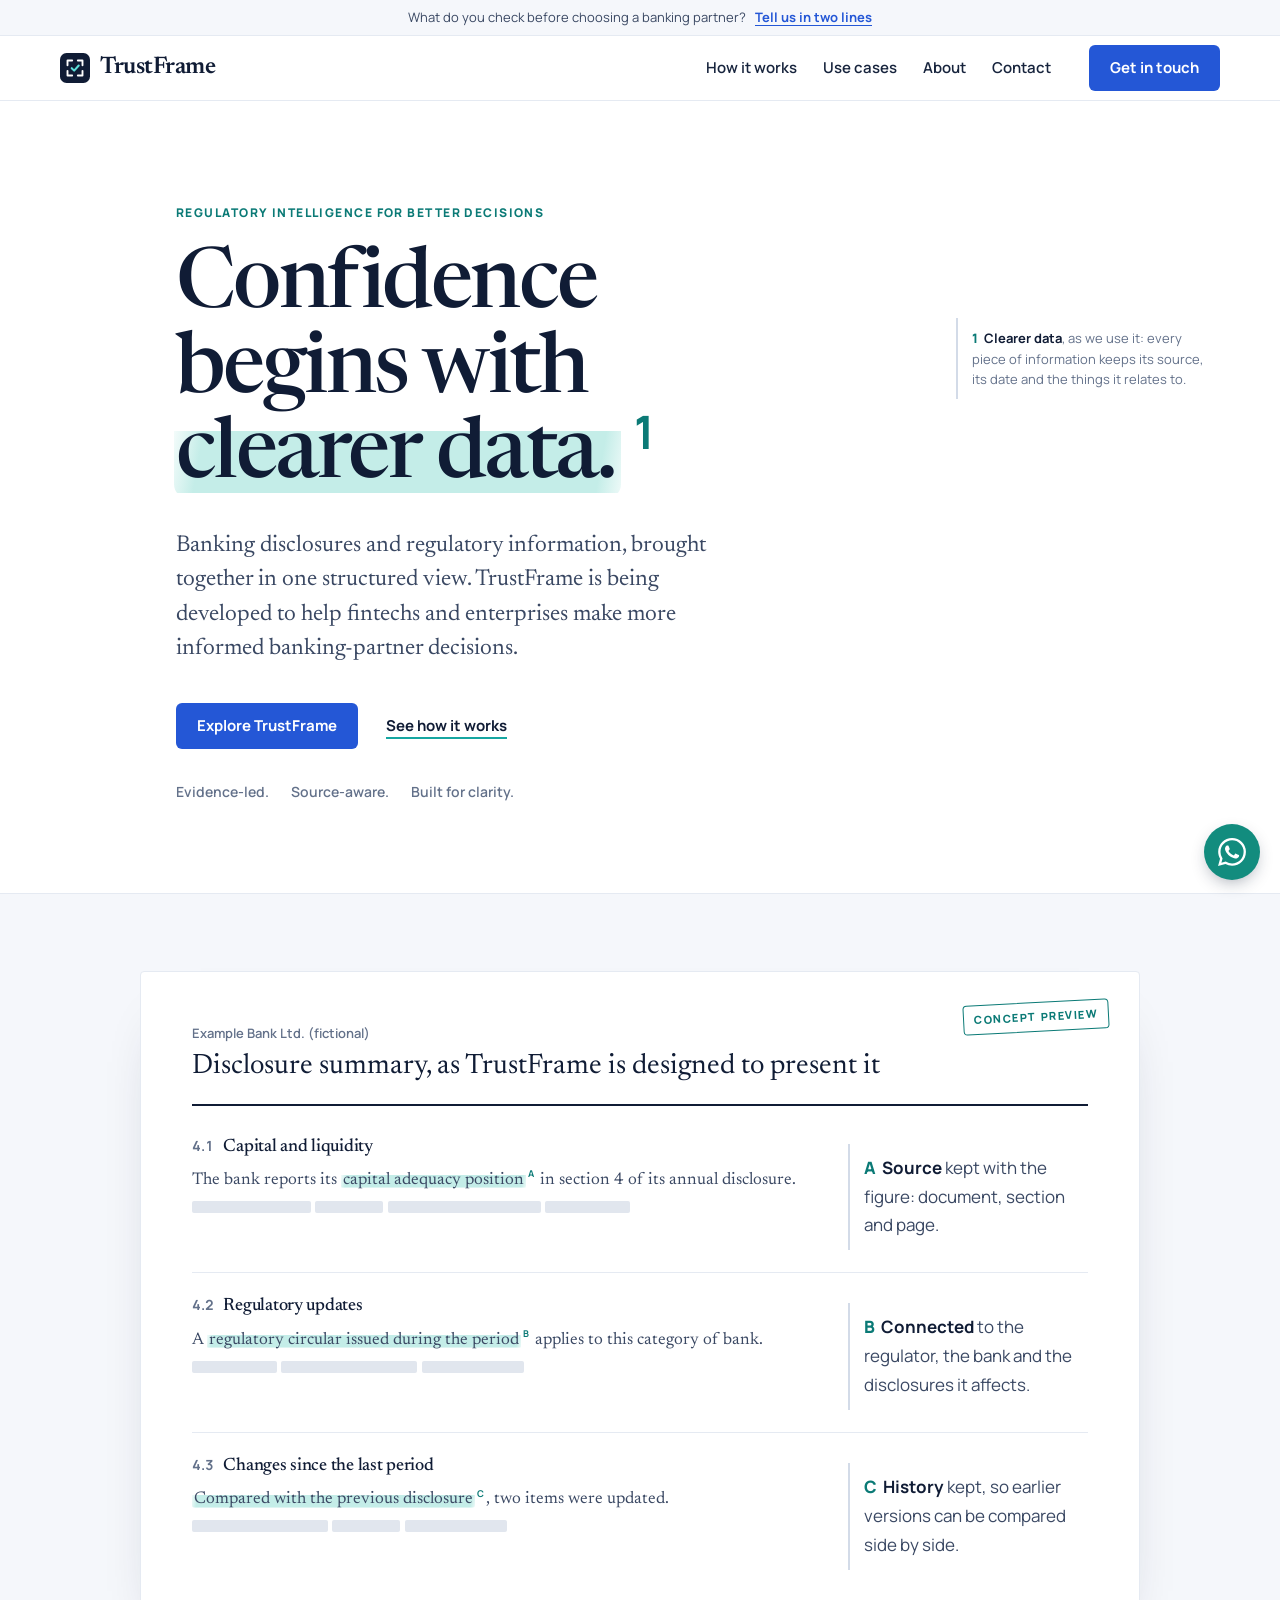
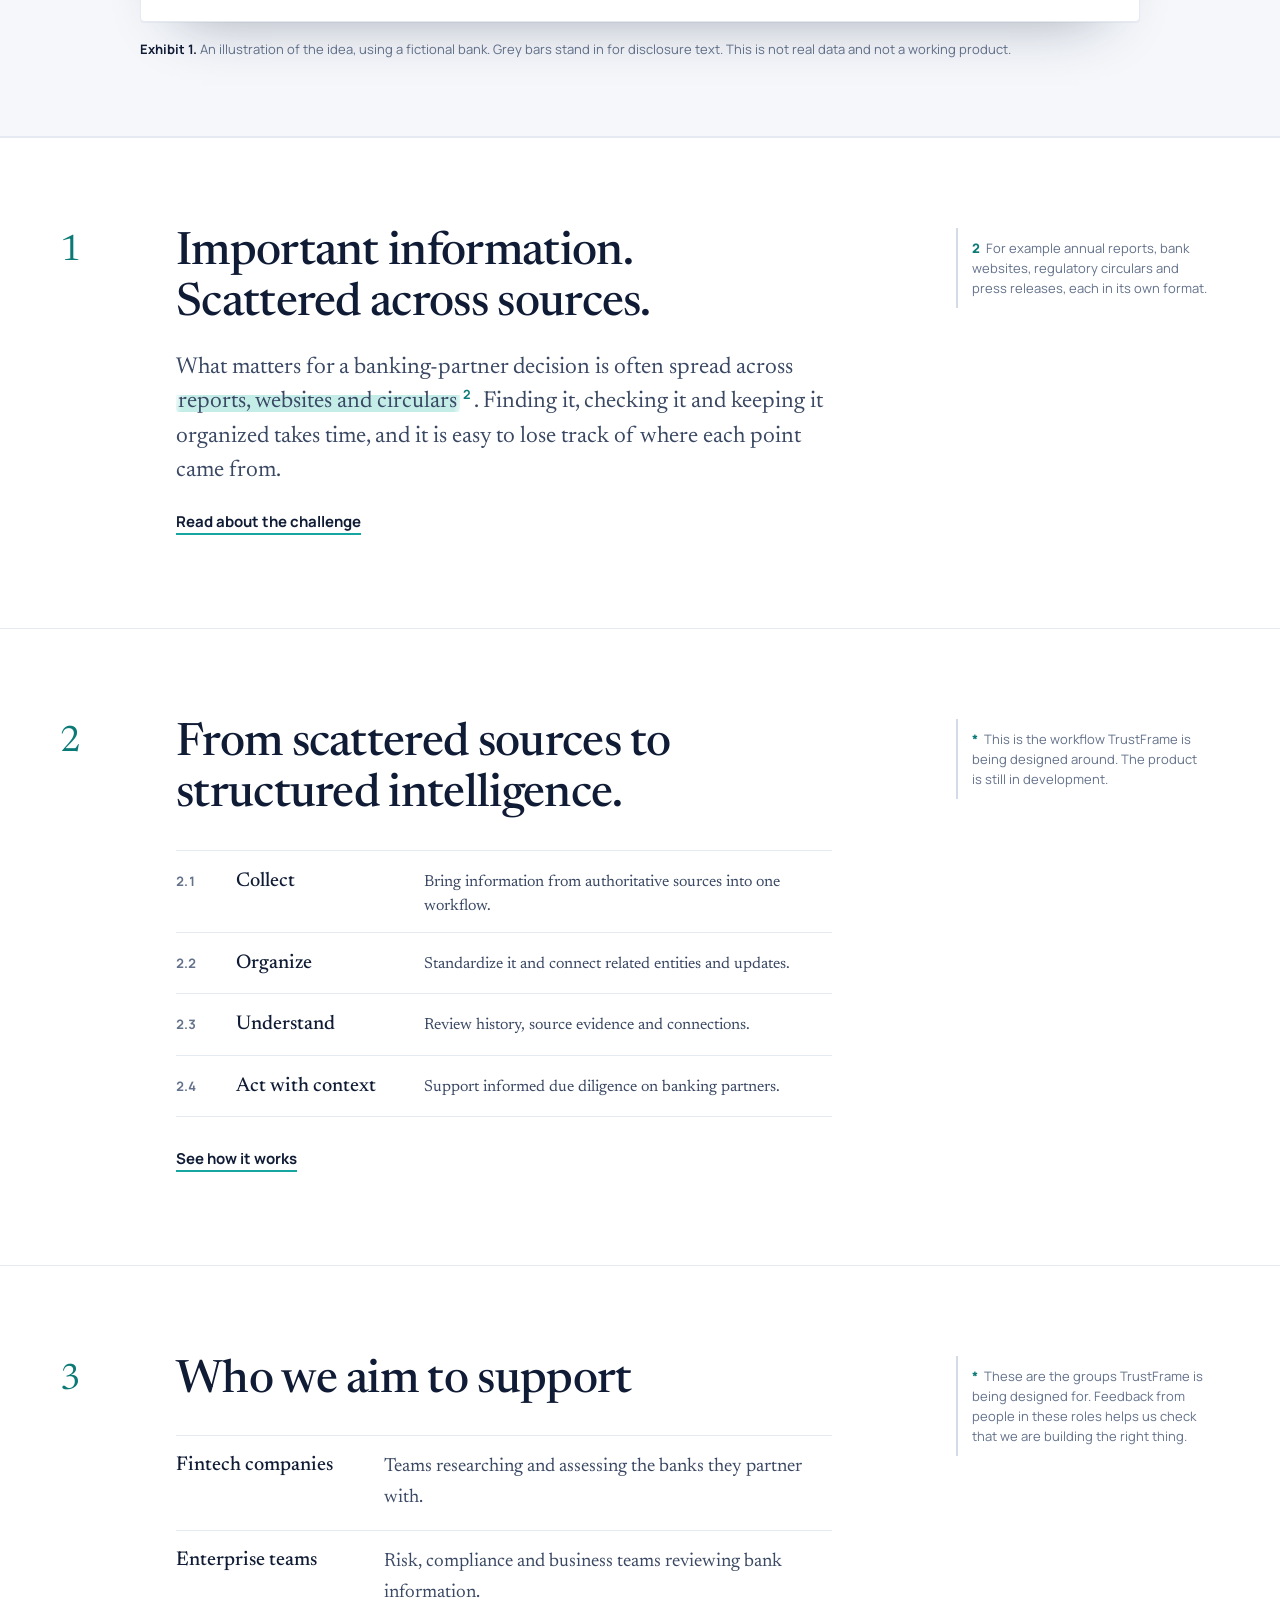
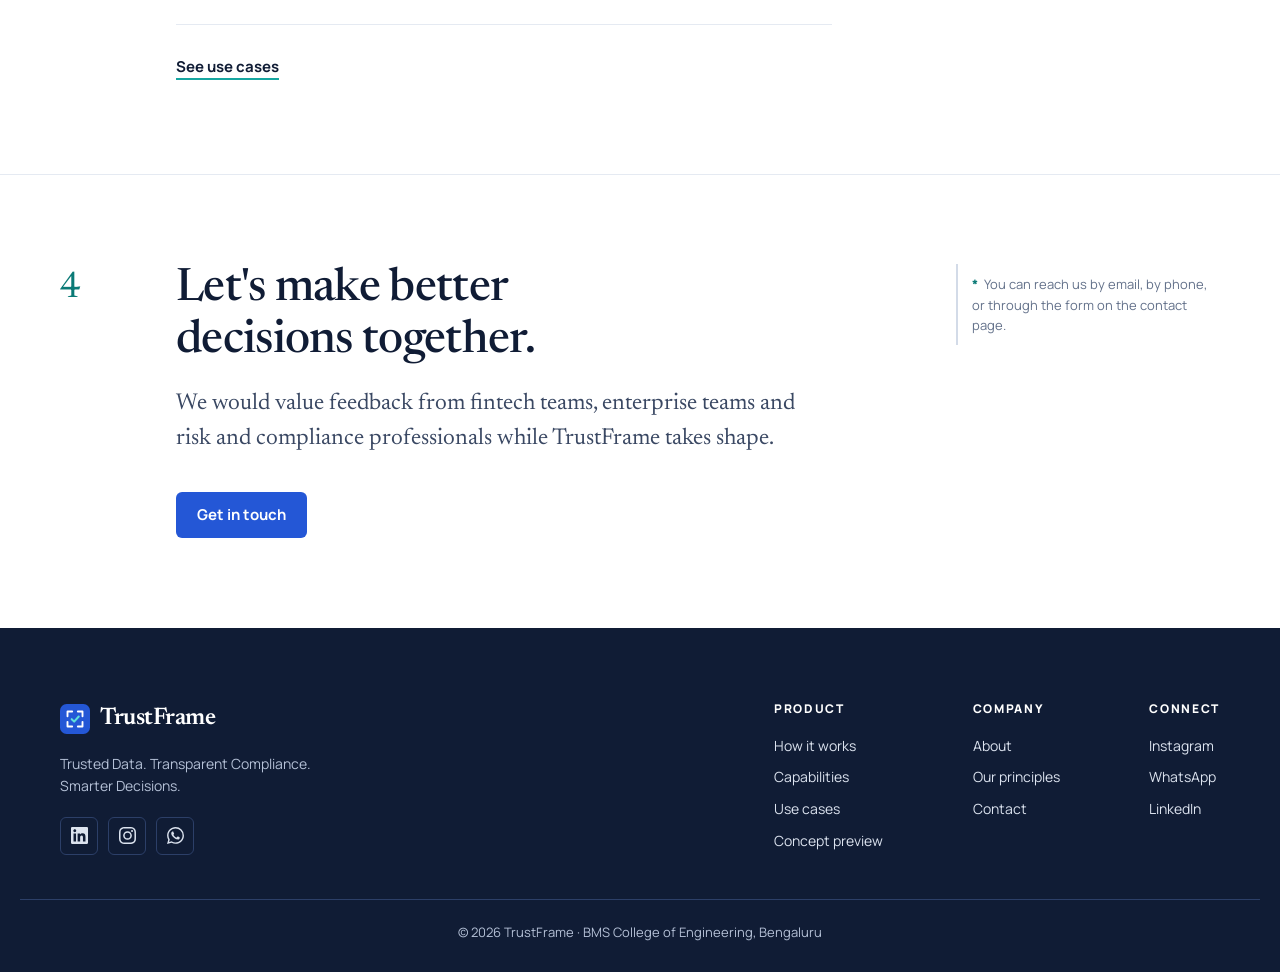
==== commit 9e5ed986: "Add LinkedIn, Instagram and WhatsApp icons under footer logo" ====
--- a/index.html
+++ b/index.html
@@ -820,6 +820,18 @@
 .site-footer .brand,
 .site-footer .brand:hover { color: var(--on-dark); }
 .footer-tagline { margin-top: 14px; max-width: 18rem; }
+.footer-social { display: flex; gap: 10px; margin-top: 20px; }
+.footer-social a {
+  display: grid;
+  place-items: center;
+  width: 38px;
+  height: 38px;
+  border: 1px solid var(--navy-line);
+  border-radius: 6px;
+  color: #DCE3EF;
+}
+.footer-social a:hover { color: #FFFFFF; border-color: var(--teal-soft); }
+.footer-social svg { width: 17px; height: 17px; fill: currentColor; }
 
 .footer-head {
   margin-bottom: 16px;
@@ -1553,6 +1565,11 @@
           <span class="brand-name">TrustFrame</span>
         </a>
         <p class="footer-tagline">Trusted Data. Transparent Compliance. Smarter Decisions.</p>
+        <ul class="footer-social">
+          <li><a href="https://www.linkedin.com/in/ayush-banka/" target="_blank" rel="noopener" aria-label="Ayush Banka on LinkedIn" title="LinkedIn"><svg viewBox="0 0 24 24" aria-hidden="true" focusable="false"><path d="M20.447 20.452h-3.554v-5.569c0-1.328-.027-3.037-1.852-3.037-1.853 0-2.136 1.445-2.136 2.939v5.667H9.351V9h3.414v1.561h.046c.477-.9 1.637-1.85 3.37-1.85 3.601 0 4.267 2.37 4.267 5.455v6.286zM5.337 7.433c-1.144 0-2.063-.926-2.063-2.065 0-1.138.92-2.063 2.063-2.063 1.14 0 2.064.925 2.064 2.063 0 1.139-.925 2.065-2.064 2.065zm1.782 13.019H3.555V9h3.564v11.452zM22.225 0H1.771C.792 0 0 .774 0 1.729v20.542C0 23.227.792 24 1.771 24h20.451C23.2 24 24 23.227 24 22.271V1.729C24 .774 23.2 0 22.222 0h.003z"/></svg></a></li>
+          <li><a href="https://www.instagram.com/ayushhbanka/" target="_blank" rel="noopener" aria-label="Ayush Banka on Instagram" title="Instagram"><svg viewBox="0 0 24 24" aria-hidden="true" focusable="false"><path d="M7.0301.084c-1.2768.0602-2.1487.264-2.911.5634-.7888.3075-1.4575.72-2.1228 1.3877-.6652.6677-1.075 1.3368-1.3802 2.127-.2954.7638-.4956 1.6365-.552 2.914-.0564 1.2775-.0689 1.6882-.0626 4.947.0062 3.2586.0206 3.6671.0825 4.9473.061 1.2765.264 2.1482.5635 2.9107.308.7889.72 1.4573 1.388 2.1228.6679.6655 1.3365 1.0743 2.1285 1.38.7632.295 1.6361.4961 2.9134.552 1.2773.056 1.6884.069 4.9462.0627 3.2578-.0062 3.668-.0207 4.9478-.0814 1.28-.0607 2.147-.2652 2.9098-.5633.7889-.3086 1.4578-.72 2.1228-1.3881.665-.6682 1.0745-1.3378 1.3795-2.1284.2957-.7632.4966-1.636.552-2.9124.056-1.2809.0692-1.6898.063-4.948-.0063-3.2583-.021-3.6668-.0817-4.9465-.0607-1.2797-.264-2.1487-.5633-2.9117-.3084-.7889-.72-1.4568-1.3876-2.1228C21.2982 1.33 20.628.9208 19.8378.6165 19.074.321 18.2017.1197 16.9244.0645 15.6471.0093 15.236-.005 11.977.0014 8.718.0076 8.31.0215 7.0301.0839m.1402 21.6932c-1.17-.0509-1.8053-.2453-2.2287-.408-.5606-.216-.96-.4771-1.3819-.895-.422-.4178-.6811-.8186-.9-1.378-.1644-.4234-.3624-1.058-.4171-2.228-.0595-1.2645-.072-1.6442-.079-4.848-.007-3.2037.0053-3.583.0607-4.848.05-1.169.2456-1.805.408-2.2282.216-.5613.4762-.96.895-1.3816.4188-.4217.8184-.6814 1.3783-.9003.423-.1651 1.0575-.3614 2.227-.4171 1.2655-.06 1.6447-.072 4.848-.079 3.2033-.007 3.5835.005 4.8495.0608 1.169.0508 1.8053.2445 2.228.408.5608.216.96.4754 1.3816.895.4217.4194.6816.8176.9005 1.3787.1653.4217.3617 1.056.4169 2.2263.0602 1.2655.0739 1.645.0796 4.848.0058 3.203-.0055 3.5834-.061 4.848-.051 1.17-.245 1.8055-.408 2.2294-.216.5604-.4763.96-.8954 1.3814-.419.4215-.8181.6811-1.3783.9-.4224.1649-1.0577.3617-2.2262.4174-1.2656.0595-1.6448.072-4.8493.079-3.2045.007-3.5825-.006-4.848-.0608M16.953 5.5864A1.44 1.44 0 1 0 18.39 4.144a1.44 1.44 0 0 0-1.437 1.4424M5.8385 12.012c.0067 3.4032 2.7706 6.1557 6.173 6.1493 3.4026-.0065 6.157-2.7701 6.1506-6.1733-.0065-3.4032-2.771-6.1565-6.174-6.1498-3.403.0067-6.156 2.771-6.1496 6.1738M8 12.0077a4 4 0 1 1 4.008 3.9921A3.9996 3.9996 0 0 1 8 12.0077"/></svg></a></li>
+          <li><a href="https://wa.me/917275259999?text=Hi%2C%20I%27d%20like%20to%20know%20more%20about%20TrustFrame." target="_blank" rel="noopener" aria-label="Chat with us on WhatsApp" title="WhatsApp"><svg viewBox="0 0 24 24" aria-hidden="true" focusable="false"><path d="M17.472 14.382c-.297-.149-1.758-.867-2.03-.967-.273-.099-.471-.148-.67.15-.197.297-.767.966-.94 1.164-.173.199-.347.223-.644.075-.297-.15-1.255-.463-2.39-1.475-.883-.788-1.48-1.761-1.653-2.059-.173-.297-.018-.458.13-.606.134-.133.298-.347.446-.52.149-.174.198-.298.298-.497.099-.198.05-.371-.025-.52-.075-.149-.669-1.612-.916-2.207-.242-.579-.487-.5-.669-.51-.173-.008-.371-.01-.57-.01-.198 0-.52.074-.792.372-.272.297-1.04 1.016-1.04 2.479 0 1.462 1.065 2.875 1.213 3.074.149.198 2.096 3.2 5.077 4.487.709.306 1.262.489 1.694.625.712.227 1.36.195 1.871.118.571-.085 1.758-.719 2.006-1.413.248-.694.248-1.289.173-1.413-.074-.124-.272-.198-.57-.347m-5.421 7.403h-.004a9.87 9.87 0 01-5.031-1.378l-.361-.214-3.741.982.998-3.648-.235-.374a9.86 9.86 0 01-1.51-5.26c.001-5.45 4.436-9.884 9.888-9.884 2.64 0 5.122 1.03 6.988 2.898a9.825 9.825 0 012.893 6.994c-.003 5.45-4.437 9.884-9.885 9.884m8.413-18.297A11.815 11.815 0 0012.05 0C5.495 0 .16 5.335.157 11.892c0 2.096.547 4.142 1.588 5.945L.057 24l6.305-1.654a11.882 11.882 0 005.683 1.448h.005c6.554 0 11.89-5.335 11.893-11.893a11.821 11.821 0 00-3.48-8.413Z"/></svg></a></li>
+        </ul>
       </div>
       <nav class="footer-col" aria-labelledby="fh-product">
         <p class="footer-head" id="fh-product">Product</p>
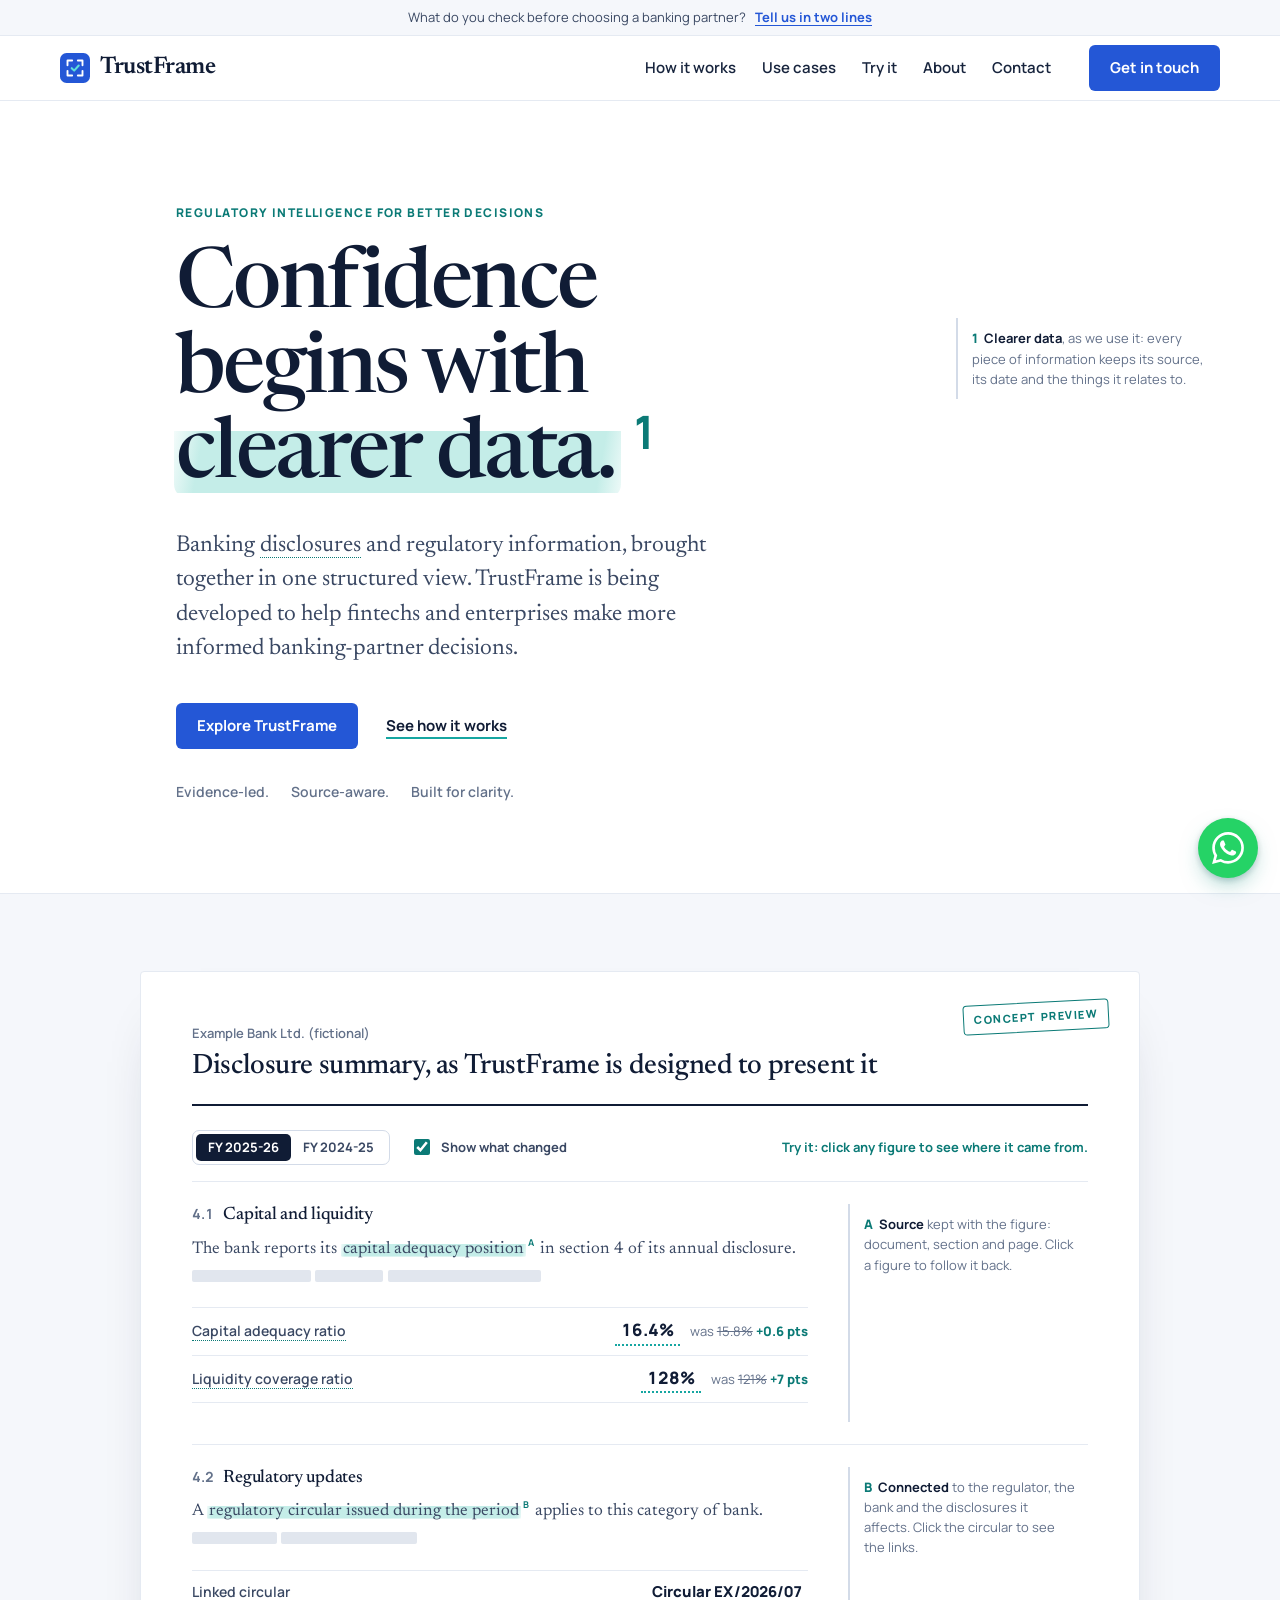
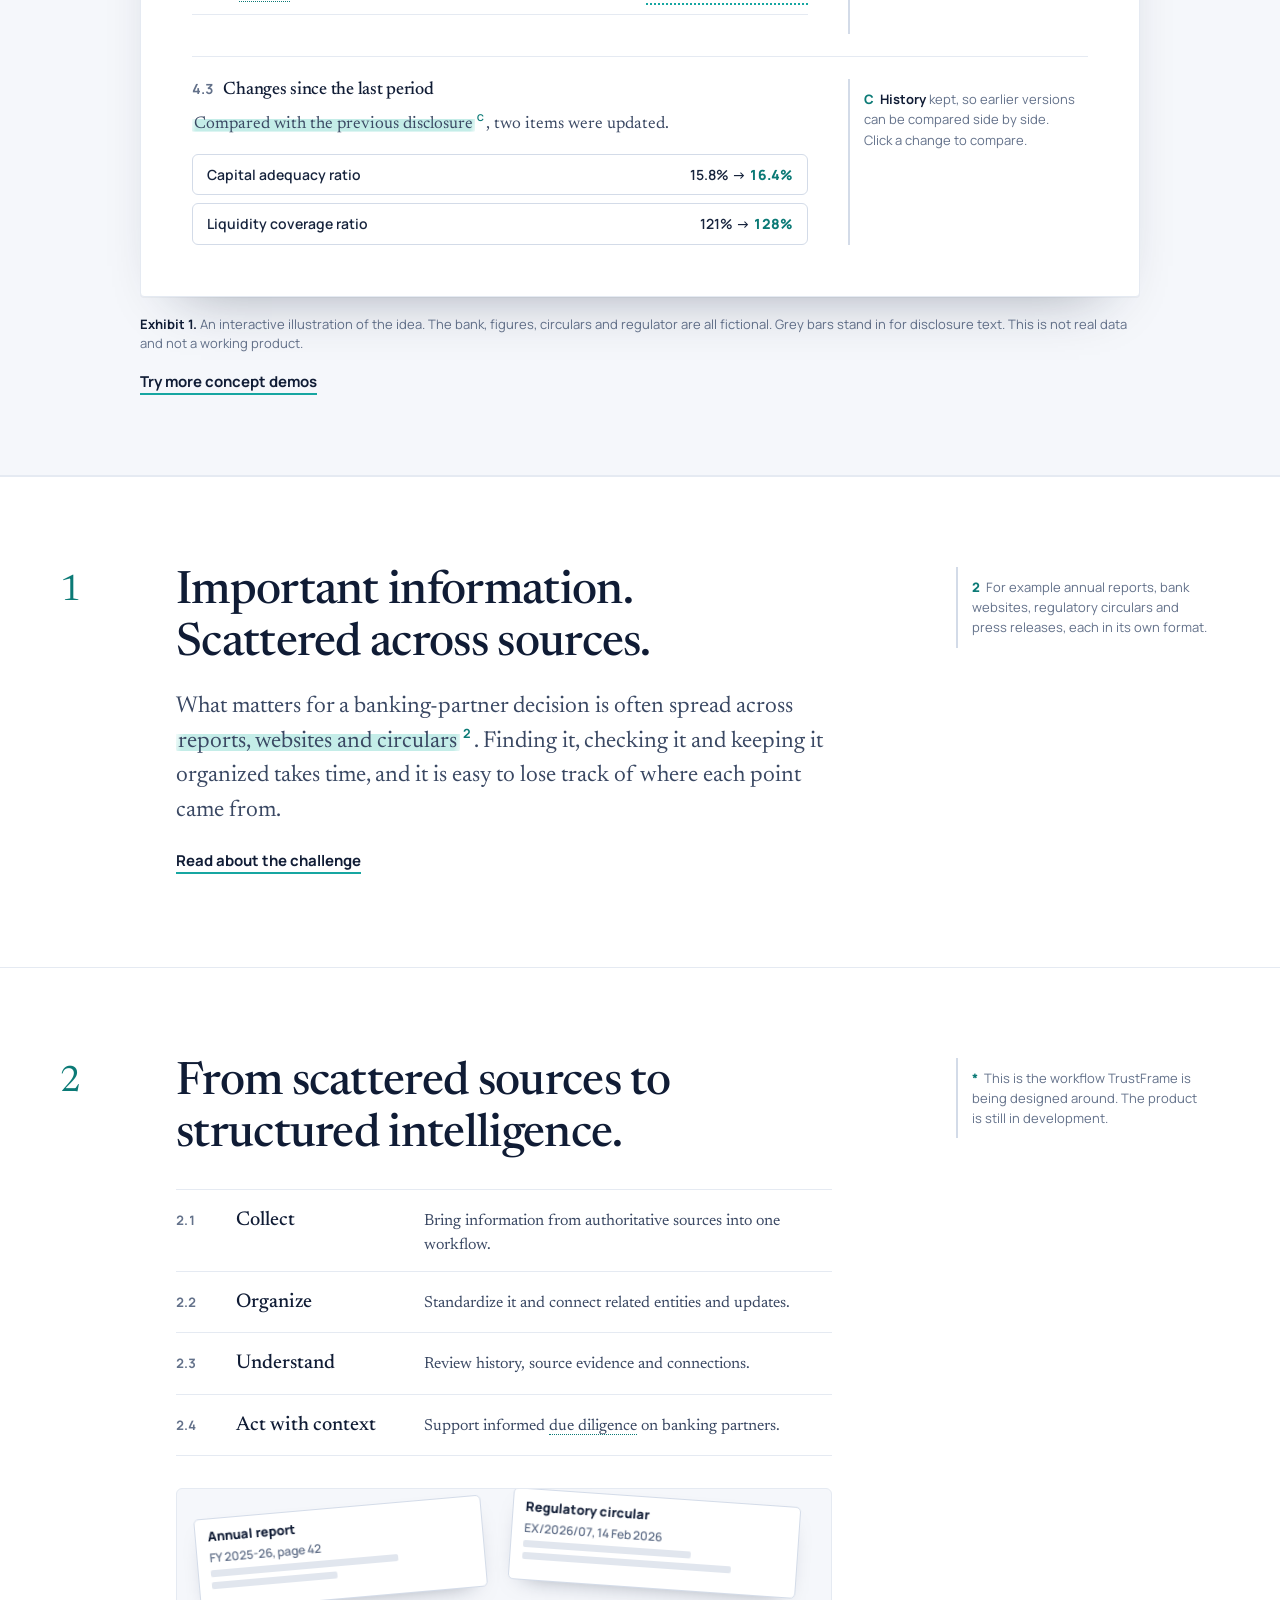
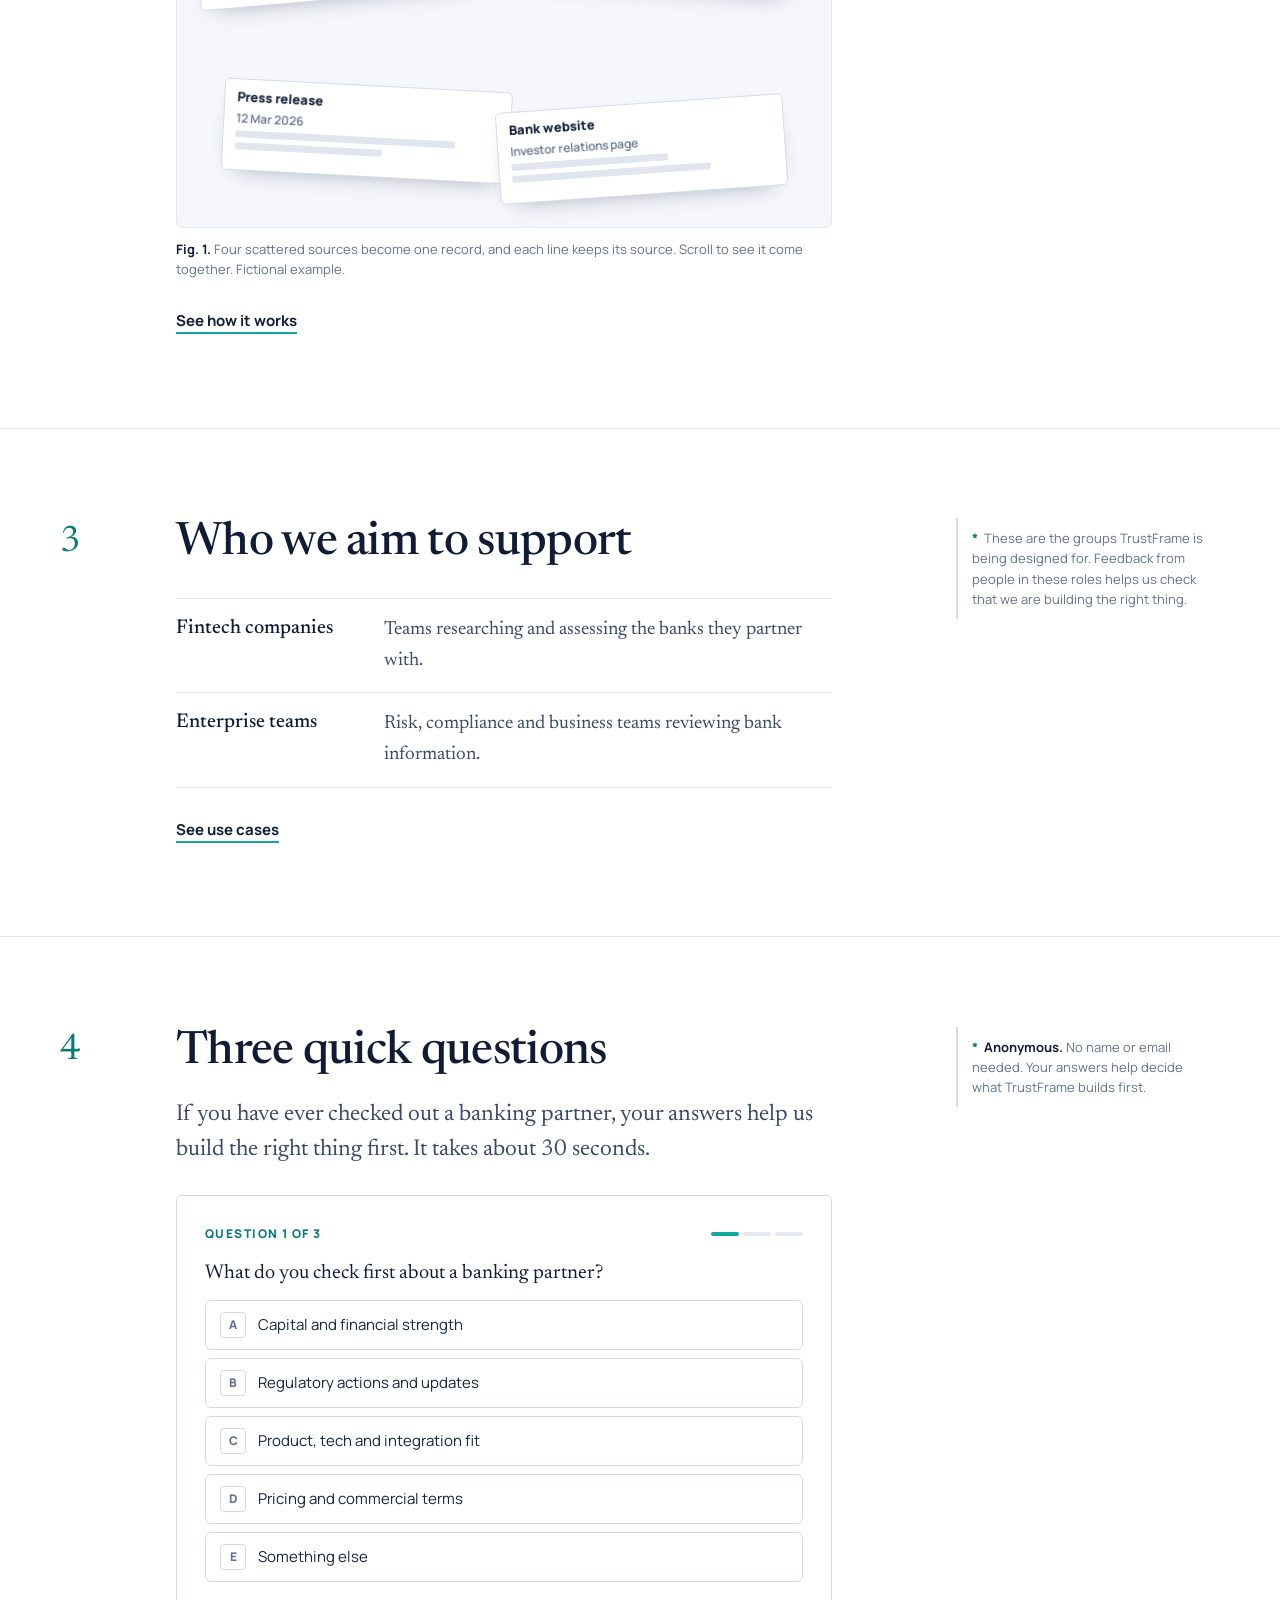
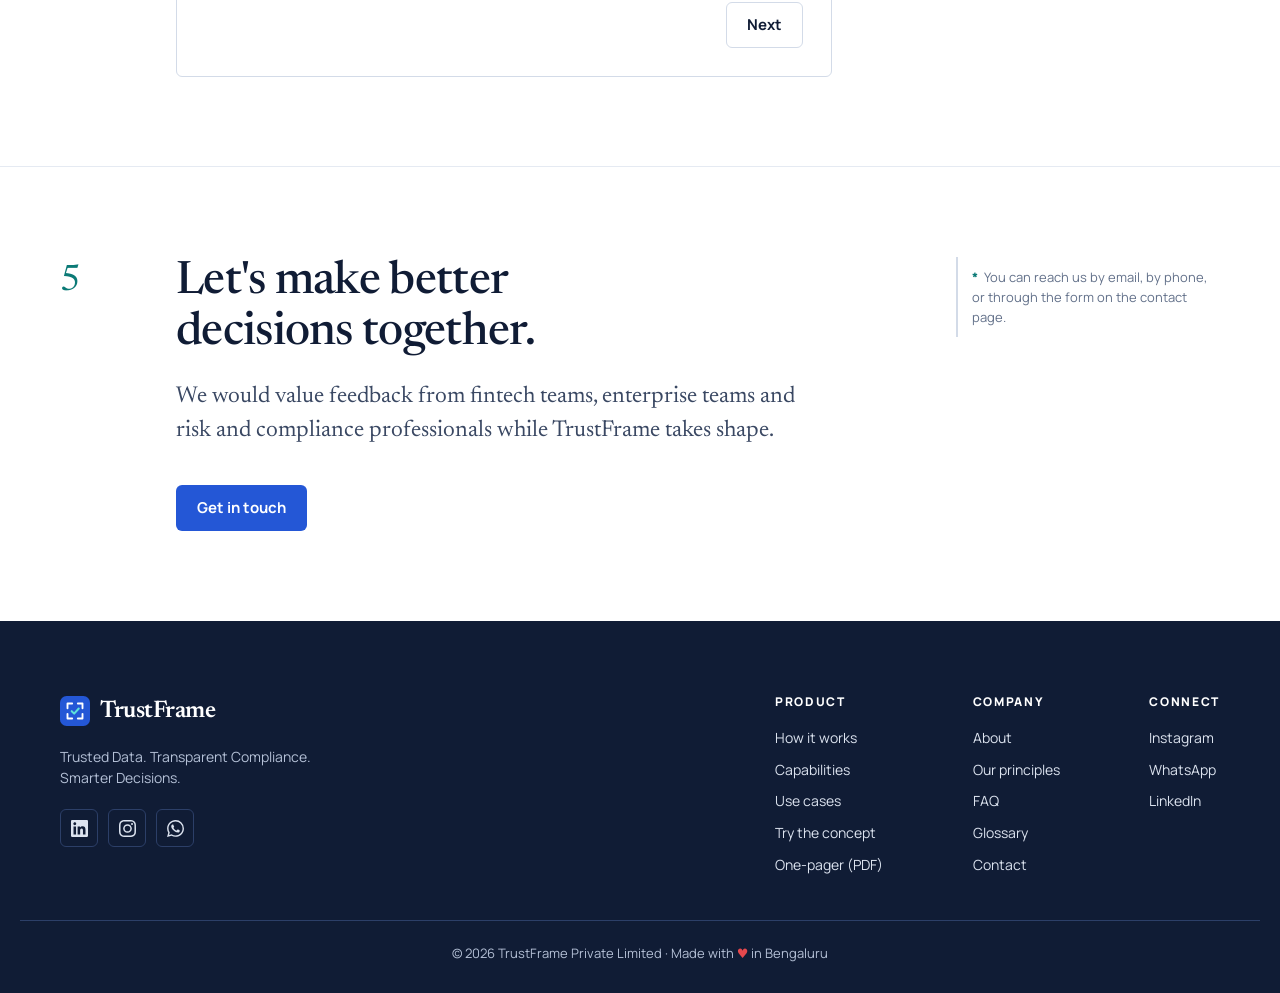
==== commit 46553c4c: "Multi-page site: Try it, team, glossary, 404, fixes" ====
--- a/index.html
+++ b/index.html
@@ -5,1061 +5,72 @@
 <meta name="viewport" content="width=device-width, initial-scale=1, viewport-fit=cover">
 <title>TrustFrame | Regulatory intelligence for better decisions</title>
 <meta name="description" content="TrustFrame is being developed to bring banking disclosures and regulatory information together in one structured, traceable view for fintechs and enterprises.">
+<link rel="canonical" href="https://ayush-banka.github.io/trustframe/">
 <meta name="theme-color" content="#101C35">
 <meta property="og:title" content="TrustFrame | Regulatory intelligence for better decisions">
-<meta property="og:description" content="Banking disclosures and regulatory information, brought together in one structured view. TrustFrame is under development.">
+<meta property="og:description" content="TrustFrame is being developed to bring banking disclosures and regulatory information together in one structured, traceable view for fintechs and enterprises.">
 <meta property="og:type" content="website">
+<meta property="og:site_name" content="TrustFrame">
+<meta property="og:url" content="https://ayush-banka.github.io/trustframe/">
+<meta property="og:image" content="https://ayush-banka.github.io/trustframe/og-image.png">
+<meta property="og:image:width" content="1200">
+<meta property="og:image:height" content="630">
+<meta property="og:image:alt" content="TrustFrame: Confidence begins with clearer data. Regulatory intelligence for better banking-partner decisions.">
+<meta name="twitter:card" content="summary_large_image">
+<meta name="twitter:title" content="TrustFrame | Regulatory intelligence for better decisions">
+<meta name="twitter:description" content="TrustFrame is being developed to bring banking disclosures and regulatory information together in one structured, traceable view for fintechs and enterprises.">
+<meta name="twitter:image" content="https://ayush-banka.github.io/trustframe/og-image.png">
 <link rel="icon" href="favicon.svg" type="image/svg+xml">
+<link rel="apple-touch-icon" href="apple-touch-icon.png">
+<link rel="manifest" href="site.webmanifest">
+<meta name="apple-mobile-web-app-title" content="TrustFrame">
 <link rel="preconnect" href="https://fonts.googleapis.com">
 <link rel="preconnect" href="https://fonts.gstatic.com" crossorigin>
 <link rel="stylesheet" href="https://fonts.googleapis.com/css2?family=Manrope:wght@500;600;700;800&family=Newsreader:ital,opsz,wght@0,6..72,400;0,6..72,500;0,6..72,600;1,6..72,400&display=swap">
-<style>
-/* Layout: annotated report, numbering gutter + reading column + margin notes, single light paper theme by design.
-   TrustFrame website, "annotated disclosure" design.
-   Every page is laid out like an annotated report: a numbering gutter,
-   a reading column, and a margin for notes that cite their sources. */
-
-:root {
-  --ink: #101C35;
-  --text: #17243D;
-  --text-2: #3A4863;
-  --muted: #63718A;
-  --blue: #2457D6;
-  --blue-hover: #1C47B5;
-  --blue-active: #173C99;
-  --teal: #16A6A1;
-  --teal-ink: #0B7A76;
-  --teal-soft: #5EE0D9;
-  --paper: #FFFFFF;
-  --desk: #F5F7FB;
-  --rule: #E5EAF2;
-  --rule-strong: #D3DBE8;
-  --hl: #C4EDE8;
-  --hl-linked: #8FDCD3;
-  --note-linked: #EEF9F7;
-  --redact: #E1E6EE;
-  --error: #B42318;
-  --on-dark: #FFFFFF;
-  --on-dark-2: #B4C0D6;
-  --navy-line: #2C3F68;
-
-  --serif: "Newsreader", Georgia, "Times New Roman", serif;
-  --sans: "Manrope", ui-sans-serif, system-ui, -apple-system, "Segoe UI", sans-serif;
-
-  --wrap: 1160px;
-  --gutter: clamp(16px, 4vw, 40px);
-  --col-num: 72px;
-  --col-margin: 264px;
-  --col-gap: 44px;
-  --header-h: 64px;
-}
-
-/* ---------- Base ---------- */
-
-*, *::before, *::after { box-sizing: border-box; }
-
-[hidden] { display: none !important; }
-
-html { -webkit-text-size-adjust: 100%; text-size-adjust: 100%; }
-
-@media (prefers-reduced-motion: no-preference) {
-  html { scroll-behavior: smooth; }
-}
-
-body {
-  margin: 0;
-  background: var(--paper);
-  color: var(--text);
-  font-family: var(--serif);
-  font-size: 1.1875rem;
-  line-height: 1.62;
-  font-optical-sizing: auto;
-  -webkit-font-smoothing: antialiased;
-  -moz-osx-font-smoothing: grayscale;
-  overflow-x: hidden;
-}
-
-h1, h2, h3 {
-  margin: 0;
-  font-family: var(--serif);
-  font-weight: 500;
-  color: var(--ink);
-  letter-spacing: -0.015em;
-  text-wrap: balance;
-}
-
-p { margin: 0; }
-ul, ol { margin: 0; padding: 0; list-style: none; }
-
-a { color: var(--blue); text-decoration-thickness: 1px; text-underline-offset: 4px; }
-a:hover { color: var(--blue-hover); }
-
-svg { display: block; }
-
-[id] { scroll-margin-top: calc(var(--header-h) + 24px); }
-
-:focus-visible {
-  outline: 3px solid var(--blue);
-  outline-offset: 3px;
-  border-radius: 3px;
-}
-.site-footer :focus-visible { outline-color: var(--teal-soft); }
-
-.visually-hidden {
-  position: absolute !important;
-  width: 1px; height: 1px;
-  margin: -1px; padding: 0;
-  overflow: hidden;
-  clip: rect(0 0 0 0);
-  white-space: nowrap;
-  border: 0;
-}
-
-.skip-link {
-  position: absolute;
-  top: -100px;
-  left: 16px;
-  z-index: 100;
-  padding: 10px 16px;
-  background: var(--paper);
-  color: var(--ink);
-  font-family: var(--sans);
-  font-size: 0.9375rem;
-  font-weight: 700;
-  border: 1px solid var(--rule-strong);
-  border-radius: 6px;
-}
-.skip-link:focus { top: 12px; }
-
-.wrap {
-  width: 100%;
-  max-width: calc(var(--wrap) + var(--gutter) * 2);
-  margin-inline: auto;
-  padding-left: max(var(--gutter), env(safe-area-inset-left, 0px));
-  padding-right: max(var(--gutter), env(safe-area-inset-right, 0px));
-}
-
-/* ---------- The document grid ---------- */
-
-.row {
-  display: grid;
-  grid-template-columns: var(--col-num) minmax(0, 1fr) var(--col-margin);
-  column-gap: var(--col-gap);
-  align-items: start;
-}
-
-.row > .num,
-.row > .clause-num { grid-column: 1; }
-.row > .body { grid-column: 2; max-width: 41rem; }
-.row > .notes { grid-column: 3; }
-.row > .span { grid-column: 2 / 4; }
-
-.num {
-  padding-top: 0.1em;
-  color: var(--teal-ink);
-  font-family: var(--serif);
-  font-size: clamp(1.75rem, 1.6vw + 1rem, 2.375rem);
-  line-height: 1.15;
-}
-
-.section {
-  padding-block: clamp(56px, 7vw, 104px);
-  border-top: 1px solid var(--rule);
-}
-
-.section h2 {
-  font-size: clamp(1.875rem, 2.4vw + 1rem, 2.875rem);
-  line-height: 1.12;
-}
-
-.body > p + p { margin-top: 1em; }
-.section h2 + p,
-.section h2 + .lead { margin-top: 20px; }
-
-.lead {
-  color: var(--text-2);
-  font-size: clamp(1.25rem, 0.5vw + 1.1rem, 1.4375rem);
-  line-height: 1.5;
-}
-
-/* Sub-clauses (1.1, 1.2 ...) */
-.clauses { margin-top: clamp(32px, 4vw, 48px); }
-
-.clause {
-  padding-block: 24px;
-  border-top: 1px solid var(--rule);
-}
-.clause:last-child { border-bottom: 1px solid var(--rule); }
-
-.clause-num {
-  padding-top: 0.35em;
-  color: var(--muted);
-  font-family: var(--sans);
-  font-size: 0.875rem;
-  font-weight: 700;
-  font-variant-numeric: tabular-nums;
-}
-
-.clause h3 { font-size: 1.5rem; line-height: 1.25; }
-.clause h3 + p { margin-top: 8px; color: var(--text-2); }
-
-/* ---------- Highlights and margin notes ---------- */
-
-mark.hl {
-  color: inherit;
-  background-color: transparent;
-  background-image: linear-gradient(100deg, rgba(196, 237, 232, 0.2) 0, var(--hl) 0.35em, var(--hl) calc(100% - 0.3em), rgba(196, 237, 232, 0.3) 100%);
-  background-repeat: no-repeat;
-  background-size: 100% 74%;
-  background-position: 0 72%;
-  padding-inline: 0.1em;
-  border-radius: 0.18em;
-  -webkit-box-decoration-break: clone;
-  box-decoration-break: clone;
-  transition: background-image 0.2s ease;
-}
-mark.hl.is-linked {
-  background-image: linear-gradient(100deg, rgba(143, 220, 211, 0.4) 0, var(--hl-linked) 0.35em, var(--hl-linked) calc(100% - 0.3em), rgba(143, 220, 211, 0.4) 100%);
-}
-
-sup.ref {
-  font-family: var(--sans);
-  font-size: 0.55em;
-  font-weight: 700;
-  line-height: 0;
-  vertical-align: super;
-  margin-left: 0.08em;
-}
-sup.ref a {
-  display: inline-block;
-  padding: 0.15em 0.2em;
-  color: var(--teal-ink);
-  text-decoration: none;
-}
-sup.ref a:hover { color: var(--ink); }
-
-.notes { display: grid; gap: 14px; }
-
-.note {
-  padding: 10px 12px 10px 14px;
-  border-left: 2px solid var(--rule-strong);
-  color: var(--muted);
-  font-family: var(--sans);
-  font-size: 0.8125rem;
-  line-height: 1.55;
-  transition: border-color 0.2s ease, background-color 0.2s ease, color 0.2s ease;
-}
-.note-num {
-  margin-right: 6px;
-  color: var(--teal-ink);
-  font-weight: 800;
-}
-.note strong { color: var(--ink); font-weight: 700; }
-.note.is-linked { border-left-color: var(--teal); background: var(--note-linked); color: var(--text); }
-
-/* ---------- Buttons and links ---------- */
-
-.btn {
-  display: inline-flex;
-  align-items: center;
-  justify-content: center;
-  min-height: 46px;
-  padding: 11px 20px;
-  border: 1px solid transparent;
-  border-radius: 6px;
-  font-family: var(--sans);
-  font-size: 0.9375rem;
-  font-weight: 700;
-  line-height: 1.2;
-  text-decoration: none;
-  cursor: pointer;
-  transition: background-color 0.15s ease, transform 0.1s ease;
-}
-.btn-primary { background: var(--blue); color: #FFFFFF; }
-.btn-primary:hover { background: var(--blue-hover); color: #FFFFFF; }
-.btn-primary:active { background: var(--blue-active); transform: translateY(1px); }
-
-.text-link {
-  color: var(--ink);
-  font-family: var(--sans);
-  font-size: 0.9375rem;
-  font-weight: 700;
-  text-decoration: underline;
-  text-decoration-color: var(--teal);
-  text-decoration-thickness: 2px;
-  text-underline-offset: 6px;
-}
-.text-link:hover { color: var(--blue); text-decoration-color: var(--blue); }
-
-.actions {
-  display: flex;
-  flex-wrap: wrap;
-  align-items: center;
-  gap: 16px 28px;
-  margin-top: 36px;
-}
-
-.more { margin-top: 28px; }
-
-/* ---------- Status strip and header ---------- */
-
-.status-strip {
-  background: var(--desk);
-  border-bottom: 1px solid var(--rule);
-  color: var(--text-2);
-  font-family: var(--sans);
-  font-size: 0.8125rem;
-  line-height: 1.45;
-}
-.status-inner {
-  display: flex;
-  align-items: baseline;
-  justify-content: center;
-  gap: 10px;
-  padding-block: 8px;
-  text-align: center;
-}
-.status-link {
-  margin-left: 6px;
-  font-weight: 700;
-  text-underline-offset: 3px;
-  white-space: nowrap;
-}
-
-.site-header {
-  position: sticky;
-  top: env(safe-area-inset-top, 0px);
-  z-index: 50;
-  background: var(--paper);
-  border-bottom: 1px solid var(--rule);
-}
-.site-header.is-scrolled { box-shadow: 0 8px 24px -18px rgba(16, 28, 53, 0.45); }
-
-.header-inner {
-  display: flex;
-  align-items: center;
-  gap: 28px;
-  min-height: var(--header-h);
-}
-
-.brand {
-  display: inline-flex;
-  align-items: center;
-  gap: 10px;
-  margin-right: auto;
-  color: var(--ink);
-  text-decoration: none;
-}
-.brand:hover { color: var(--ink); }
-.brand-mark { width: 30px; height: 30px; }
-.brand-name {
-  font-family: var(--serif);
-  font-size: 1.5rem;
-  font-weight: 600;
-  letter-spacing: -0.02em;
-}
-
-.nav-list { display: flex; align-items: center; gap: 6px; }
-.nav-list a:not(.btn) {
-  display: inline-block;
-  padding: 6px 10px;
-  border-radius: 3px;
-  color: var(--text);
-  font-family: var(--sans);
-  font-size: 0.9375rem;
-  font-weight: 600;
-  text-decoration: none;
-}
-.nav-list a:not(.btn):hover { color: var(--blue); }
-.nav-list a[aria-current="page"] {
-  background-image: linear-gradient(var(--hl), var(--hl));
-  background-repeat: no-repeat;
-  background-size: calc(100% - 12px) 62%;
-  background-position: 6px 75%;
-  color: var(--ink);
-}
-
-.nav-cta-mobile { display: none; }
-
-.menu-toggle {
-  display: none;
-  min-height: 42px;
-  padding: 8px 14px;
-  border: 1px solid var(--rule-strong);
-  border-radius: 6px;
-  background: var(--paper);
-  color: var(--ink);
-  font-family: var(--sans);
-  font-size: 0.9375rem;
-  font-weight: 700;
-  cursor: pointer;
-}
-
-@media (max-width: 879px) {
-  .header-cta { display: none; }
-  .menu-toggle { display: inline-flex; align-items: center; }
-
-  .nav-list {
-    position: absolute;
-    top: 100%;
-    left: 0;
-    right: 0;
-    display: none;
-    flex-direction: column;
-    align-items: stretch;
-    gap: 0;
-    padding-block: 8px 20px;
-    padding-left: max(var(--gutter), env(safe-area-inset-left, 0px));
-    padding-right: max(var(--gutter), env(safe-area-inset-right, 0px));
-    background: var(--paper);
-    border-bottom: 1px solid var(--rule);
-    box-shadow: 0 20px 30px -26px rgba(16, 28, 53, 0.5);
-    max-height: calc(100vh - var(--header-h));
-    overflow-y: auto;
-  }
-  .site-header.menu-open .nav-list { display: flex; }
-
-  .nav-list li { border-bottom: 1px solid var(--rule); }
-  .nav-list li.nav-cta-mobile { border-bottom: 0; }
-  .nav-list a:not(.btn) {
-    display: block;
-    padding: 14px 4px;
-    font-size: 1.0625rem;
-  }
-  .nav-list a[aria-current="page"] { background: none; box-shadow: inset 3px 0 0 var(--teal); padding-left: 14px; }
-
-  .nav-cta-mobile { display: block; margin-top: 16px; }
-  .nav-cta-mobile .btn { width: 100%; min-height: 50px; }
-}
-
-/* ---------- Home: hero ---------- */
-
-.hero { padding-block: clamp(56px, 8vw, 120px) clamp(56px, 7vw, 96px); }
-
-.kicker {
-  margin-bottom: 22px;
-  color: var(--teal-ink);
-  font-family: var(--sans);
-  font-size: 0.75rem;
-  font-weight: 800;
-  letter-spacing: 0.12em;
-  text-transform: uppercase;
-}
-
-.hero h1 {
-  font-size: clamp(3rem, 5.6vw + 0.75rem, 5.75rem);
-  line-height: 1.02;
-  letter-spacing: -0.03em;
-}
-
-.hero .lead { margin-top: 28px; max-width: 36rem; }
-
-.hero .notes { padding-top: clamp(5rem, 9vw, 9.5rem); }
-
-.principles {
-  display: flex;
-  flex-wrap: wrap;
-  gap: 6px 22px;
-  margin-top: 32px;
-  color: var(--muted);
-  font-family: var(--sans);
-  font-size: 0.875rem;
-  font-weight: 600;
-}
-
-/* One orchestrated moment: the hero highlight is drawn like a marker stroke. */
-@media (prefers-reduced-motion: no-preference) {
-  .hero mark.hl {
-    background-size: 0% 74%;
-    animation: draw-highlight 0.9s cubic-bezier(0.45, 0.05, 0.25, 1) 0.45s forwards;
-  }
-  @keyframes draw-highlight { to { background-size: 100% 74%; } }
-}
-
-/* ---------- Home: exhibit (concept preview sheet) ---------- */
-
-.exhibit-band {
-  padding-block: clamp(48px, 6vw, 96px);
-  background: var(--desk);
-  border-block: 1px solid var(--rule);
-}
-
-.exhibit { margin: 0; }
-
-.sheet {
-  position: relative;
-  max-width: 1000px;
-  margin-inline: auto;
-  padding: clamp(24px, 4vw, 52px);
-  background: var(--paper);
-  border: 1px solid var(--rule);
-  border-radius: 4px;
-  box-shadow: 0 1px 0 rgba(16, 28, 53, 0.04), 0 30px 60px -40px rgba(16, 28, 53, 0.45);
-}
-
-.stamp {
-  position: absolute;
-  top: clamp(18px, 3vw, 30px);
-  right: clamp(18px, 3vw, 30px);
-  padding: 5px 10px;
-  border: 1.5px solid var(--teal-ink);
-  border-radius: 4px;
-  color: var(--teal-ink);
-  font-family: var(--sans);
-  font-size: 0.6875rem;
-  font-weight: 800;
-  letter-spacing: 0.14em;
-  text-transform: uppercase;
-  transform: rotate(-3deg);
-}
-
-.sheet-head {
-  padding-bottom: 20px;
-  margin-bottom: 8px;
-  border-bottom: 2px solid var(--ink);
-  padding-right: 150px;
-}
-.sheet-org {
-  color: var(--muted);
-  font-family: var(--sans);
-  font-size: 0.8125rem;
-  font-weight: 600;
-}
-.sheet-title {
-  margin-top: 6px;
-  color: var(--ink);
-  font-size: clamp(1.375rem, 1.2vw + 1rem, 1.75rem);
-  line-height: 1.2;
-}
-
-.sheet-row {
-  display: grid;
-  grid-template-columns: minmax(0, 1fr) 240px;
-  column-gap: 40px;
-  padding-block: 22px;
-  border-bottom: 1px solid var(--rule);
-}
-.sheet-row:last-child { border-bottom: 0; padding-bottom: 0; }
-
-.sheet-row h3 { font-size: 1.125rem; line-height: 1.3; }
-.sheet-row h3 .clause-num { margin-right: 10px; padding: 0; }
-.sheet-row p { margin-top: 8px; font-size: 1.0625rem; line-height: 1.7; color: var(--text-2); }
-
-.redact {
-  display: inline-block;
-  width: var(--w, 5em);
-  height: 0.7em;
-  margin-right: 0.25em;
-  border-radius: 2px;
-  background: var(--redact);
-  vertical-align: 0;
-}
-
-.exhibit figcaption {
-  max-width: 1000px;
-  margin: 18px auto 0;
-  color: var(--muted);
-  font-family: var(--sans);
-  font-size: 0.8125rem;
-  line-height: 1.5;
-}
-.exhibit figcaption strong { color: var(--ink); font-weight: 700; }
-
-/* ---------- Procedure list (steps) ---------- */
-
-.procedure { margin-top: 28px; border-top: 1px solid var(--rule); }
-.procedure li {
-  display: grid;
-  grid-template-columns: 3rem 11rem minmax(0, 1fr);
-  gap: 12px;
-  align-items: baseline;
-  padding-block: 14px;
-  border-bottom: 1px solid var(--rule);
-}
-.procedure .step-n {
-  color: var(--muted);
-  font-family: var(--sans);
-  font-size: 0.8125rem;
-  font-weight: 700;
-  font-variant-numeric: tabular-nums;
-}
-.procedure .step-t { color: var(--ink); font-size: 1.25rem; font-weight: 500; }
-.procedure .step-d { color: var(--text-2); font-size: 1rem; line-height: 1.5; }
-
-/* ---------- Page title block (inner pages) ---------- */
-
-.page-head { padding-block: clamp(56px, 7vw, 104px) clamp(40px, 5vw, 72px); }
-.page-head h1 {
-  font-size: clamp(2.5rem, 4.4vw + 0.75rem, 4.5rem);
-  line-height: 1.05;
-  letter-spacing: -0.025em;
-}
-.page-head .lead { margin-top: 24px; }
-.page-head .notes { padding-top: 0.6rem; }
-
-/* ---------- Schedule table ---------- */
-
-.schedule {
-  width: 100%;
-  margin-top: 32px;
-  border-collapse: collapse;
-  font-size: 1rem;
-}
-.schedule caption {
-  padding-bottom: 12px;
-  color: var(--muted);
-  font-family: var(--sans);
-  font-size: 0.8125rem;
-  font-weight: 700;
-  text-align: left;
-}
-.schedule th {
-  padding: 10px 12px 10px 0;
-  border-bottom: 2px solid var(--ink);
-  color: var(--ink);
-  font-family: var(--sans);
-  font-size: 0.75rem;
-  font-weight: 800;
-  letter-spacing: 0.06em;
-  text-align: left;
-  text-transform: uppercase;
-}
-.schedule td {
-  padding: 18px 16px 18px 0;
-  border-bottom: 1px solid var(--rule);
-  color: var(--text-2);
-  line-height: 1.5;
-  vertical-align: top;
-}
-.schedule td.cap-no {
-  width: 3.5rem;
-  color: var(--muted);
-  font-family: var(--sans);
-  font-size: 0.875rem;
-  font-weight: 700;
-  font-variant-numeric: tabular-nums;
-}
-.schedule td.cap-name {
-  width: 30%;
-  color: var(--ink);
-  font-size: 1.1875rem;
-  font-weight: 500;
-}
-.schedule td.cap-status { width: 6.5rem; padding-right: 0; }
-.tag {
-  display: inline-block;
-  padding: 2px 8px;
-  border: 1px solid var(--teal-ink);
-  border-radius: 3px;
-  color: var(--teal-ink);
-  font-family: var(--sans);
-  font-size: 0.75rem;
-  font-weight: 700;
-  white-space: nowrap;
-}
-
-/* ---------- Checklists and definition lists ---------- */
-
-.list-title {
-  margin-top: 28px;
-  color: var(--ink);
-  font-family: var(--sans);
-  font-size: 0.875rem;
-  font-weight: 800;
-}
-
-.checklist { margin-top: 12px; border-top: 1px solid var(--rule); }
-.checklist li {
-  position: relative;
-  padding: 12px 0 12px 32px;
-  border-bottom: 1px solid var(--rule);
-  color: var(--text);
-  line-height: 1.45;
-}
-.checklist li::before {
-  content: "";
-  position: absolute;
-  left: 2px;
-  top: 16px;
-  width: 15px;
-  height: 15px;
-  border: 1.5px solid var(--muted);
-  border-radius: 2px;
-}
-
-.terms { margin: 28px 0 0; border-top: 1px solid var(--rule); }
-.terms div {
-  display: grid;
-  grid-template-columns: 12rem minmax(0, 1fr);
-  gap: 16px;
-  padding-block: 16px;
-  border-bottom: 1px solid var(--rule);
-}
-.terms dt { color: var(--ink); font-size: 1.25rem; font-weight: 500; line-height: 1.35; }
-.terms dd { margin: 0; color: var(--text-2); }
-
-.plain-list { margin-top: 16px; display: grid; gap: 10px; }
-.plain-list li { position: relative; padding-left: 22px; color: var(--text-2); }
-.plain-list li::before {
-  content: "";
-  position: absolute;
-  left: 2px;
-  top: 0.72em;
-  width: 10px;
-  height: 1.5px;
-  background: var(--teal);
-}
-
-/* ---------- Contact form ---------- */
-
-.contact-form { margin-top: 36px; }
-.form-hint { color: var(--muted); font-family: var(--sans); font-size: 0.875rem; margin-bottom: 22px; }
-
-.field { margin-bottom: 20px; }
-.field label {
-  display: block;
-  margin-bottom: 7px;
-  color: var(--ink);
-  font-family: var(--sans);
-  font-size: 0.9375rem;
-  font-weight: 700;
-}
-.optional { color: var(--muted); font-weight: 500; }
-
-.field input,
-.field textarea {
-  display: block;
-  width: 100%;
-  min-height: 48px;
-  padding: 12px 14px;
-  border: 1px solid var(--rule-strong);
-  border-radius: 6px;
-  background: var(--paper);
-  color: var(--text);
-  font-family: var(--sans);
-  font-size: 1rem;
-  line-height: 1.5;
-  transition: border-color 0.15s ease, box-shadow 0.15s ease;
-}
-.field textarea { min-height: 140px; resize: vertical; }
-.field input:hover,
-.field textarea:hover { border-color: #AEBBD0; }
-.field input:focus,
-.field textarea:focus {
-  outline: none;
-  border-color: var(--blue);
-  box-shadow: 0 0 0 3px rgba(36, 87, 214, 0.22);
-}
-.field [aria-invalid="true"] { border-color: var(--error); }
-.field [aria-invalid="true"]:focus { box-shadow: 0 0 0 3px rgba(180, 35, 24, 0.18); }
-
-.field-error {
-  margin-top: 7px;
-  color: var(--error);
-  font-family: var(--sans);
-  font-size: 0.875rem;
-  font-weight: 600;
-}
-
-.form-status {
-  margin-top: 20px;
-  padding: 14px 16px;
-  border-left: 2px solid var(--teal);
-  background: var(--note-linked);
-  color: var(--text);
-  font-family: var(--sans);
-  font-size: 0.9375rem;
-  line-height: 1.5;
-}
-.form-status a { font-weight: 700; overflow-wrap: anywhere; }
-
-.email-line { margin-top: 20px; font-family: var(--sans); font-size: 1rem; }
-.email-line a { font-weight: 700; overflow-wrap: anywhere; }
-
-.form-section { padding-bottom: clamp(64px, 8vw, 112px); }
-
-/* ---------- Next page link ---------- */
-
-.next { padding-block: clamp(40px, 5vw, 64px); border-top: 1px solid var(--rule); }
-.next-label {
-  color: var(--muted);
-  font-family: var(--sans);
-  font-size: 0.8125rem;
-  font-weight: 700;
-}
-.next a {
-  display: inline-block;
-  margin-top: 6px;
-  color: var(--ink);
-  font-size: clamp(1.5rem, 1.4vw + 1rem, 2rem);
-  line-height: 1.25;
-  text-decoration: underline;
-  text-decoration-color: var(--teal);
-  text-decoration-thickness: 2px;
-  text-underline-offset: 8px;
-}
-.next a:hover { color: var(--blue); text-decoration-color: var(--blue); }
-
-/* ---------- Footer ---------- */
-
-.site-footer {
-  background: var(--ink);
-  color: var(--on-dark-2);
-  font-family: var(--sans);
-  font-size: 0.875rem;
-  line-height: 1.55;
-}
-
-.footer-top {
-  display: grid;
-  grid-template-columns: minmax(0, 1fr) repeat(3, auto);
-  gap: 40px clamp(40px, 7vw, 104px);
-  padding-block: clamp(48px, 6vw, 72px) 44px;
-}
-
-.site-footer .brand,
-.site-footer .brand:hover { color: var(--on-dark); }
-.footer-tagline { margin-top: 14px; max-width: 18rem; }
-.footer-social { display: flex; gap: 10px; margin-top: 20px; }
-.footer-social a {
-  display: grid;
-  place-items: center;
-  width: 38px;
-  height: 38px;
-  border: 1px solid var(--navy-line);
-  border-radius: 6px;
-  color: #DCE3EF;
-}
-.footer-social a:hover { color: #FFFFFF; border-color: var(--teal-soft); }
-.footer-social svg { width: 17px; height: 17px; fill: currentColor; }
-
-.footer-head {
-  margin-bottom: 16px;
-  color: var(--on-dark);
-  font-size: 0.75rem;
-  font-weight: 800;
-  letter-spacing: 0.14em;
-  text-transform: uppercase;
-}
-.footer-col ul { display: grid; gap: 10px; }
-.footer-col a,
-.footer-legal a { color: #DCE3EF; text-decoration: none; white-space: nowrap; }
-.footer-col a:hover,
-.footer-legal a:hover { color: #FFFFFF; text-decoration: underline; text-underline-offset: 4px; }
-
-.footer-notes-title { color: var(--on-dark); font-weight: 800; margin-bottom: 10px; }
-.footer-notes ol { display: grid; gap: 8px; counter-reset: fnote; }
-.footer-notes li { position: relative; padding-left: 22px; counter-increment: fnote; }
-.footer-notes li::before {
-  content: counter(fnote);
-  position: absolute;
-  left: 0;
-  color: var(--teal-soft);
-  font-weight: 800;
-}
-
-.footer-bottom {
-  display: flex;
-  flex-wrap: wrap;
-  justify-content: center;
-  gap: 10px 24px;
-  padding-block: 22px 30px;
-  text-align: center;
-  border-top: 1px solid var(--navy-line);
-  font-size: 0.8125rem;
-}
-.footer-legal { display: flex; gap: 20px; }
-
-/* ---------- Responsive ---------- */
-
-/* Narrower screens: the margin column folds into the text column,
-   so each note follows the paragraph it belongs to. */
-@media (max-width: 1099px) {
-  .row { grid-template-columns: var(--col-num) minmax(0, 1fr); }
-  .row > .notes { grid-column: 2; max-width: 41rem; margin-top: 24px; }
-  .row > .span { grid-column: 2; }
-  .hero .notes,
-  .page-head .notes { padding-top: 0; }
-  .notes { gap: 10px; }
-
-  .sheet-row { grid-template-columns: minmax(0, 1fr); }
-  .sheet-row .notes { margin-top: 14px; }
-
-  .footer-top { grid-template-columns: repeat(3, minmax(0, 1fr)); }
-  .footer-brand { grid-column: 1 / -1; }
-}
-
-@media (max-width: 719px) {
-  body { font-size: 1.0625rem; }
-
-  .row { grid-template-columns: minmax(0, 1fr); }
-  .row > .num,
-  .row > .clause-num,
-  .row > .body,
-  .row > .notes,
-  .row > .span { grid-column: 1; }
-  .row > .num { margin-bottom: 8px; font-size: 1.5rem; }
-
-  .clause { row-gap: 4px; }
-  .clause-num { padding-top: 0; }
-  .clause h3 { font-size: 1.3125rem; }
-
-  .sheet-head { padding-right: 0; }
-  .stamp { position: static; display: inline-block; margin-bottom: 16px; }
-
-  .procedure li { grid-template-columns: 2.25rem minmax(0, 1fr); }
-  .procedure .step-d { grid-column: 2; }
-
-  .terms div { grid-template-columns: minmax(0, 1fr); gap: 4px; }
-
-  /* Schedule table becomes stacked entries */
-  .schedule thead { position: absolute; width: 1px; height: 1px; overflow: hidden; clip: rect(0 0 0 0); }
-  .schedule tr { display: grid; grid-template-columns: 2.5rem minmax(0, 1fr); padding-block: 16px; border-bottom: 1px solid var(--rule); }
-  .schedule td { display: block; padding: 0; border: 0; width: auto !important; }
-  .schedule td.cap-no { grid-row: 1 / 4; padding-top: 0.2em; }
-  .schedule td.cap-desc { margin-top: 6px; }
-  .schedule td.cap-status { margin-top: 10px; }
-
-  .actions .btn { flex: 1 1 100%; }
-  .status-inner { justify-content: flex-start; text-align: left; }
-  .status-link { margin-left: 0; }
-
-  .footer-top { grid-template-columns: repeat(2, minmax(0, 1fr)); gap: 32px 20px; }
-  .footer-bottom { justify-content: flex-start; text-align: left; padding-right: 72px; }
-}
-
-@media (prefers-reduced-motion: reduce) {
-  *, *::before, *::after {
-    transition-duration: 0.01ms !important;
-    animation-duration: 0.01ms !important;
-  }
-}
-
-.form-section .contact-form { margin-top: 0; }
-.hero mark.hl { padding-inline: 0.02em 0.08em; margin-left: -0.02em; }
-
-/* ---------- Contact details and form states ---------- */
-
-.contact-details { margin: 32px 0 0; max-width: 30rem; border-top: 1px solid var(--rule); }
-.contact-details div {
-  display: grid;
-  grid-template-columns: 5.5rem minmax(0, 1fr);
-  gap: 12px;
-  align-items: baseline;
-  padding-block: 14px;
-  border-bottom: 1px solid var(--rule);
-}
-.contact-details dt { color: var(--muted); font-family: var(--sans); font-size: 0.875rem; font-weight: 700; }
-.contact-details dd { margin: 0; font-family: var(--sans); font-size: 1rem; }
-.contact-details a { color: var(--ink); font-weight: 700; overflow-wrap: anywhere; text-decoration-color: var(--teal); }
-.contact-details a:hover { color: var(--blue); }
-
-.form-title { font-size: clamp(1.5rem, 1.2vw + 1rem, 1.875rem); line-height: 1.2; margin-bottom: 12px; }
-
-.hp { position: absolute; left: -9999px; width: 1px; height: 1px; overflow: hidden; }
-
-.btn:disabled { opacity: 0.7; cursor: progress; }
-
-.form-status.is-error { border-left-color: var(--error); background: #FDF3F2; }
-
-/* ---------- Claude page additions ---------- */
-
-body::before {
-  content: "";
-  position: fixed;
-  inset: 0 0 auto;
-  height: env(safe-area-inset-top, 0px);
-  z-index: 60;
-  background: var(--paper);
-}
-
-main:focus { outline: none; }
-.view h1:focus { outline: none; }
-
-.contact-details dd { display: flex; flex-wrap: wrap; align-items: center; gap: 8px 14px; }
-.contact-value { user-select: all; -webkit-user-select: all; }
-.copy-btn {
-  min-height: 34px;
-  padding: 5px 12px;
-  border: 1px solid var(--rule-strong);
-  border-radius: 4px;
-  background: var(--paper);
-  color: var(--ink);
-  font-family: var(--sans);
-  font-size: 0.8125rem;
-  font-weight: 700;
-  cursor: pointer;
-}
-.copy-btn:hover { border-color: var(--teal); }
-.copy-btn.is-done { border-color: var(--teal); color: var(--teal-ink); }
-
-/* ---------- WhatsApp chat button ---------- */
-.wa-float {
-  position: fixed;
-  right: max(20px, env(safe-area-inset-right, 0px));
-  bottom: max(20px, env(safe-area-inset-bottom, 0px));
-  z-index: 40;
-  display: grid;
-  place-items: center;
-  width: 56px;
-  height: 56px;
-  border-radius: 50%;
-  background: #128C7E;
-  color: #fff;
-  box-shadow: 0 6px 18px -6px rgba(16, 28, 53, 0.45);
-}
-.wa-float:hover { background: #0E7268; color: #fff; }
-.wa-float:focus-visible { outline: 3px solid var(--blue); outline-offset: 3px; }
-.wa-float svg { width: 28px; height: 28px; fill: currentColor; }
-@media (max-width: 719px) {
-  .wa-float { width: 52px; height: 52px; right: max(16px, env(safe-area-inset-right, 0px)); bottom: max(16px, env(safe-area-inset-bottom, 0px)); }
-  .wa-float svg { width: 26px; height: 26px; }
-}
-@media print { .wa-float { display: none; } }
-
-</style>
+<link rel="stylesheet" href="styles.css">
+<script>(function(){var m={"how-it-works-title":"how-it-works/#how-it-works-title","challenge":"how-it-works/#challenge","challenge-title":"how-it-works/#challenge-title","h1":"how-it-works/#h1","approach":"how-it-works/#approach","approach-title":"how-it-works/#approach-title","h2":"how-it-works/#h2","h3":"how-it-works/#h3","capabilities":"how-it-works/#capabilities","capabilities-title":"how-it-works/#capabilities-title","use-cases-title":"use-cases/#use-cases-title","fintech":"use-cases/#fintech","fintech-title":"use-cases/#fintech-title","enterprise":"use-cases/#enterprise","enterprise-title":"use-cases/#enterprise-title","calculator":"use-cases/#calculator","calc-title":"use-cases/#calc-title","c-banks":"use-cases/#c-banks","c-hours":"use-cases/#c-hours","c-times":"use-cases/#c-times","fit-title":"use-cases/#fit-title","try-title":"try/#try-title","ask":"try/#ask","ask-title":"try/#ask-title","compare":"try/#compare","compare-title":"try/#compare-title","cmp-note":"try/#cmp-note","updates":"try/#updates","updates-title":"try/#updates-title","demo-data":"try/#demo-data","about-title":"about/#about-title","why-title":"about/#why-title","a1":"about/#a1","team":"about/#team","team-title":"about/#team-title","principles-title":"about/#principles-title","claims-title":"about/#claims-title","now-title":"about/#now-title","faq":"about/#faq","faq-title":"about/#faq-title","contact-title":"contact/#contact-title","form-title":"contact/#form-title","f-gotcha":"contact/#f-gotcha","f-name":"contact/#f-name","f-name-error":"contact/#f-name-error","f-email":"contact/#f-email","f-email-error":"contact/#f-email-error","f-org":"contact/#f-org","f-message":"contact/#f-message","f-message-error":"contact/#f-message-error","glossary-title":"glossary/#glossary-title","terms-title":"glossary/#terms-title","g-banking-partner":"glossary/#g-banking-partner","g-car":"glossary/#g-car","g-disclosure":"glossary/#g-disclosure","g-due-diligence":"glossary/#g-due-diligence","g-gnpa":"glossary/#g-gnpa","g-knowledge-graph":"glossary/#g-knowledge-graph","g-lcr":"glossary/#g-lcr","g-pillar-3":"glossary/#g-pillar-3","g-circular":"glossary/#g-circular","g-reporting-period":"glossary/#g-reporting-period","g-rwa":"glossary/#g-rwa","g-source-trail":"glossary/#g-source-trail","how-it-works":"how-it-works/","use-cases":"use-cases/","try":"try/","about":"about/","contact":"contact/","glossary":"glossary/"};function go(){var h=location.hash.slice(1);try{h=decodeURIComponent(h)}catch(e){}if(h&&m[h])location.replace(m[h]);}go();window.addEventListener("hashchange",go);})();</script>
+<script type="application/ld+json">{"@context":"https://schema.org","@type":"WebSite","name":"TrustFrame","url":"https://ayush-banka.github.io/trustframe/","description":"TrustFrame is being developed to bring banking disclosures and regulatory information together in one structured, traceable view for fintechs and enterprises."}</script>
 </head>
-<body>
+<body data-page="home">
 <a class="skip-link" href="#main">Skip to content</a>
 
   <div class="status-strip">
     <div class="wrap status-inner">
-      <p>What do you check before choosing a banking partner? <a class="status-link" href="#form-title">Tell us in two lines</a></p>
+      <p>What do you check before choosing a banking partner? <a class="status-link" href="contact/#form-title">Tell us in two lines</a></p>
     </div>
   </div>
 
   <header class="site-header" data-header>
     <div class="wrap header-inner">
-      <a class="brand" href="#home" aria-label="TrustFrame home">
-        <svg class="brand-mark" viewBox="0 0 32 32" aria-hidden="true" focusable="false"><rect width="32" height="32" rx="7" fill="#101C35"/><path d="M8 13V8h5M19 8h5v5M24 19v5h-5M13 24H8v-5" fill="none" stroke="#fff" stroke-width="2" stroke-linecap="round" stroke-linejoin="round"/><path d="m12.5 16.2 2.6 2.6 4.9-5.4" fill="none" stroke="#5EE0D9" stroke-width="2.2" stroke-linecap="round" stroke-linejoin="round"/></svg>
+      <a class="brand" href="./" aria-label="TrustFrame home">
+        <svg class="brand-mark" viewBox="0 0 32 32" aria-hidden="true" focusable="false"><rect width="32" height="32" rx="7" fill="#2457D6"/><path d="M8 13V8h5M19 8h5v5M24 19v5h-5M13 24H8v-5" fill="none" stroke="#fff" stroke-width="2" stroke-linecap="round" stroke-linejoin="round"/><path d="m12.5 16.2 2.6 2.6 4.9-5.4" fill="none" stroke="#5EE0D9" stroke-width="2.2" stroke-linecap="round" stroke-linejoin="round"/></svg>
         <span class="brand-name">TrustFrame</span>
       </a>
       <nav aria-label="Main">
         <ul class="nav-list" id="nav-menu">
-          <li><a href="#how-it-works">How it works</a></li>
-          <li><a href="#use-cases">Use cases</a></li>
-          <li><a href="#about">About</a></li>
-          <li><a href="#contact">Contact</a></li>
-          <li class="nav-cta-mobile"><a class="btn btn-primary" href="#contact">Get in touch</a></li>
+          <li><a href="how-it-works/">How it works</a></li>
+          <li><a href="use-cases/">Use cases</a></li>
+          <li><a href="try/">Try it</a></li>
+          <li><a href="about/">About</a></li>
+          <li><a href="contact/">Contact</a></li>
+          <li class="nav-cta-mobile"><a class="btn btn-primary" href="contact/">Get in touch</a></li>
         </ul>
       </nav>
-      <a class="btn btn-primary header-cta" href="#contact">Get in touch</a>
+      <a class="btn btn-primary header-cta" href="contact/">Get in touch</a>
       <button class="menu-toggle" type="button" aria-expanded="false" aria-controls="nav-menu" data-menu-toggle>Menu</button>
     </div>
   </header>
 
   <main id="main" tabindex="-1">
-    <div class="view" id="home" data-view>
-
     <!-- Hero -->
     <section class="hero" aria-labelledby="home-title">
       <div class="wrap row">
         <div class="body">
           <p class="kicker">Regulatory intelligence for better decisions</p>
           <h1 id="home-title" tabindex="-1">Confidence begins with <mark class="hl" data-note="n1">clearer data.</mark><sup class="ref"><a href="#n1" data-note="n1" aria-label="Note 1">1</a></sup></h1>
-          <p class="lead">Banking disclosures and regulatory information, brought together in one structured view. TrustFrame is being developed to help fintechs and enterprises make more informed banking-partner decisions.</p>
+          <p class="lead">Banking <a class="term" data-term="disclosure" href="glossary/#g-disclosure">disclosures</a> and regulatory information, brought together in one structured view. TrustFrame is being developed to help fintechs and enterprises make more informed banking-partner decisions.</p>
           <div class="actions">
-            <a class="btn btn-primary" href="#how-it-works">Explore TrustFrame</a>
+            <a class="btn btn-primary" href="how-it-works/">Explore TrustFrame</a>
             <a class="text-link" href="#exhibit">See how it works</a>
           </div>
           <p class="principles"><span>Evidence-led.</span><span>Source-aware.</span><span>Built for clarity.</span></p>
@@ -1074,44 +85,62 @@
     <section class="exhibit-band" id="exhibit" aria-label="Concept preview">
       <div class="wrap">
         <figure class="exhibit">
-          <div class="sheet">
+          <div class="sheet" data-demo>
             <span class="stamp">Concept preview</span>
             <div class="sheet-head">
               <p class="sheet-org">Example Bank Ltd. (fictional)</p>
-              <p class="sheet-title">Disclosure summary, as TrustFrame is designed to present it</p>
+              <h2 class="sheet-title">Disclosure summary, as TrustFrame is designed to present it</h2>
+            </div>
+
+            <div class="demo-bar">
+              <div class="seg" role="group" aria-label="Reporting period">
+                <button type="button" class="seg-btn" data-period="fy26" aria-pressed="true">FY 2025-26</button>
+                <button type="button" class="seg-btn" data-period="fy25" aria-pressed="false">FY 2024-25</button>
+              </div>
+              <label class="demo-switch"><input type="checkbox" data-changes checked> Show what changed</label>
+              <p class="demo-hint">Try it: click any figure to see where it came from.</p>
             </div>
 
             <div class="sheet-row">
               <div>
                 <h3><span class="clause-num">4.1</span>Capital and liquidity</h3>
-                <p>The bank reports its <mark class="hl" data-note="x1">capital adequacy position</mark><sup class="ref"><a href="#x1" data-note="x1" aria-label="Note A">A</a></sup> in section 4 of its annual disclosure. <span class="redact" style="--w:7em" aria-hidden="true"></span><span class="redact" style="--w:4em" aria-hidden="true"></span><span class="redact" style="--w:9em" aria-hidden="true"></span><span class="redact" style="--w:5em" aria-hidden="true"></span></p>
+                <p>The bank reports its <mark class="hl" data-note="x1">capital adequacy position</mark><sup class="ref"><a href="#x1" data-note="x1" aria-label="Note A">A</a></sup> in section 4 of its annual disclosure. <span class="redact" style="--w:7em" aria-hidden="true"></span><span class="redact" style="--w:4em" aria-hidden="true"></span><span class="redact" style="--w:9em" aria-hidden="true"></span></p>
+                <dl class="figs">
+                  <div><dt><a class="term" data-term="car" href="glossary/#g-car">Capital adequacy ratio</a></dt><dd><button type="button" class="fig" data-item="car" data-target="x1" aria-controls="x1"></button><span class="was" data-was="car"></span></dd></div>
+                  <div><dt><a class="term" data-term="lcr" href="glossary/#g-lcr">Liquidity coverage ratio</a></dt><dd><button type="button" class="fig" data-item="lcr" data-target="x1" aria-controls="x1"></button><span class="was" data-was="lcr"></span></dd></div>
+                </dl>
               </div>
               <div class="notes">
-                <p class="note" id="x1" data-note="x1"><span class="note-num">A</span><strong>Source</strong> kept with the figure: document, section and page.</p>
+                <div class="note" id="x1" data-note="x1" aria-live="polite"><span class="note-num">A</span><strong>Source</strong> kept with the figure: document, section and page. Click a figure to follow it back.</div>
               </div>
             </div>
 
             <div class="sheet-row">
               <div>
                 <h3><span class="clause-num">4.2</span>Regulatory updates</h3>
-                <p>A <mark class="hl" data-note="x2">regulatory circular issued during the period</mark><sup class="ref"><a href="#x2" data-note="x2" aria-label="Note B">B</a></sup> applies to this category of bank. <span class="redact" style="--w:5em" aria-hidden="true"></span><span class="redact" style="--w:8em" aria-hidden="true"></span><span class="redact" style="--w:6em" aria-hidden="true"></span></p>
+                <p>A <mark class="hl" data-note="x2">regulatory circular issued during the period</mark><sup class="ref"><a href="#x2" data-note="x2" aria-label="Note B">B</a></sup> applies to this category of bank. <span class="redact" style="--w:5em" aria-hidden="true"></span><span class="redact" style="--w:8em" aria-hidden="true"></span></p>
+                <dl class="figs">
+                  <div><dt>Linked <a class="term" data-term="circular" href="glossary/#g-circular">circular</a></dt><dd><button type="button" class="fig fig-doc" data-item="circ" data-target="x2" aria-controls="x2"></button></dd></div>
+                </dl>
               </div>
               <div class="notes">
-                <p class="note" id="x2" data-note="x2"><span class="note-num">B</span><strong>Connected</strong> to the regulator, the bank and the disclosures it affects.</p>
+                <div class="note" id="x2" data-note="x2" aria-live="polite"><span class="note-num">B</span><strong>Connected</strong> to the regulator, the bank and the disclosures it affects. Click the circular to see the links.</div>
               </div>
             </div>
 
             <div class="sheet-row">
               <div>
                 <h3><span class="clause-num">4.3</span>Changes since the last period</h3>
-                <p><mark class="hl" data-note="x3">Compared with the previous disclosure</mark><sup class="ref"><a href="#x3" data-note="x3" aria-label="Note C">C</a></sup>, two items were updated. <span class="redact" style="--w:8em" aria-hidden="true"></span><span class="redact" style="--w:4em" aria-hidden="true"></span><span class="redact" style="--w:6em" aria-hidden="true"></span></p>
+                <p><mark class="hl" data-note="x3">Compared with the previous disclosure</mark><sup class="ref"><a href="#x3" data-note="x3" aria-label="Note C">C</a></sup>, <span data-diff-summary>two items were updated</span>.</p>
+                <ul class="diff" data-diff></ul>
               </div>
               <div class="notes">
-                <p class="note" id="x3" data-note="x3"><span class="note-num">C</span><strong>History</strong> kept, so earlier versions can be compared side by side.</p>
+                <div class="note" id="x3" data-note="x3" aria-live="polite"><span class="note-num">C</span><strong>History</strong> kept, so earlier versions can be compared side by side. Click a change to compare.</div>
               </div>
             </div>
           </div>
-          <figcaption><strong>Exhibit 1.</strong> An illustration of the idea, using a fictional bank. Grey bars stand in for disclosure text. This is not real data and not a working product.</figcaption>
+          <figcaption><strong>Exhibit 1.</strong> An interactive illustration of the idea. The bank, figures, circulars and regulator are all fictional. Grey bars stand in for disclosure text. This is not real data and not a working product.</figcaption>
+          <p class="exhibit-more"><a class="text-link" href="try/">Try more concept demos</a></p>
         </figure>
       </div>
     </section>
@@ -1123,7 +152,7 @@
         <div class="body">
           <h2 id="s1-title">Important information. Scattered across sources.</h2>
           <p class="lead">What matters for a banking-partner decision is often spread across <mark class="hl" data-note="n2">reports, websites and circulars</mark><sup class="ref"><a href="#n2" data-note="n2" aria-label="Note 2">2</a></sup>. Finding it, checking it and keeping it organized takes time, and it is easy to lose track of where each point came from.</p>
-          <p class="more"><a class="text-link" href="#challenge">Read about the challenge</a></p>
+          <p class="more"><a class="text-link" href="how-it-works/#challenge">Read about the challenge</a></p>
         </div>
         <div class="notes">
           <p class="note" id="n2" data-note="n2"><span class="note-num">2</span>For example annual reports, bank websites, regulatory circulars and press releases, each in its own format.</p>
@@ -1141,9 +170,19 @@
             <li><span class="step-n">2.1</span><span class="step-t">Collect</span><span class="step-d">Bring information from authoritative sources into one workflow.</span></li>
             <li><span class="step-n">2.2</span><span class="step-t">Organize</span><span class="step-d">Standardize it and connect related entities and updates.</span></li>
             <li><span class="step-n">2.3</span><span class="step-t">Understand</span><span class="step-d">Review history, source evidence and connections.</span></li>
-            <li><span class="step-n">2.4</span><span class="step-t">Act with context</span><span class="step-d">Support informed due diligence on banking partners.</span></li>
+            <li><span class="step-n">2.4</span><span class="step-t">Act with context</span><span class="step-d">Support informed <a class="term" data-term="due-diligence" href="glossary/#g-due-diligence">due diligence</a> on banking partners.</span></li>
           </ol>
-          <p class="more"><a class="text-link" href="#approach">See how it works</a></p>
+          <figure class="assemble" data-assemble>
+            <div class="asm-stage" aria-hidden="true">
+              <div class="asm-record"><p class="asm-rec-head"><span>Example Bank Ltd. (fictional)</span><span>One structured record</span></p></div>
+              <div class="asm-card"><div class="asm-src"><span class="asm-kind">Annual report</span><span class="asm-meta">FY 2025-26, page 42</span><span class="redact" style="--w:72%"></span><span class="redact" style="--w:48%"></span></div><div class="asm-row"><span class="asm-k">Capital adequacy ratio</span><span class="asm-v">16.4%</span><span class="asm-tag">Annual report, p. 42</span></div></div>
+              <div class="asm-card"><div class="asm-src"><span class="asm-kind">Regulatory circular</span><span class="asm-meta">EX/2026/07, 14 Feb 2026</span><span class="redact" style="--w:64%"></span><span class="redact" style="--w:80%"></span></div><div class="asm-row"><span class="asm-k">Linked circular</span><span class="asm-v">EX/2026/07</span><span class="asm-tag">Example Regulator</span></div></div>
+              <div class="asm-card"><div class="asm-src"><span class="asm-kind">Press release</span><span class="asm-meta">12 Mar 2026</span><span class="redact" style="--w:84%"></span><span class="redact" style="--w:56%"></span></div><div class="asm-row"><span class="asm-k">Capital raise announced</span><span class="asm-v">12 Mar 2026</span><span class="asm-tag">Press release</span></div></div>
+              <div class="asm-card"><div class="asm-src"><span class="asm-kind">Bank website</span><span class="asm-meta">Investor relations page</span><span class="redact" style="--w:60%"></span><span class="redact" style="--w:76%"></span></div><div class="asm-row"><span class="asm-k">Disclosure history</span><span class="asm-v">6 periods</span><span class="asm-tag">Bank website</span></div></div>
+            </div>
+            <figcaption><strong>Fig. 1.</strong> Four scattered sources become one record, and each line keeps its source. Scroll to see it come together. Fictional example.</figcaption>
+          </figure>
+          <p class="more"><a class="text-link" href="how-it-works/#approach">See how it works</a></p>
         </div>
         <div class="notes">
           <p class="note"><span class="note-num">*</span>This is the workflow TrustFrame is being designed around. The product is still in development.</p>
@@ -1161,7 +200,7 @@
             <div><dt>Fintech companies</dt><dd>Teams researching and assessing the banks they partner with.</dd></div>
             <div><dt>Enterprise teams</dt><dd>Risk, compliance and business teams reviewing bank information.</dd></div>
           </dl>
-          <p class="more"><a class="text-link" href="#use-cases">See use cases</a></p>
+          <p class="more"><a class="text-link" href="use-cases/">See use cases</a></p>
         </div>
         <div class="notes">
           <p class="note"><span class="note-num">*</span>These are the groups TrustFrame is being designed for. Feedback from people in these roles helps us check that we are building the right thing.</p>
@@ -1169,15 +208,95 @@
       </div>
     </section>
 
-    <!-- 4. Contact -->
+    <!-- 4. Quick poll -->
+    <section class="section" id="poll" aria-labelledby="poll-title">
+      <div class="wrap row">
+        <p class="num" aria-hidden="true">4</p>
+        <div class="body">
+          <h2 id="poll-title">Three quick questions</h2>
+          <p class="lead">If you have ever checked out a banking partner, your answers help us build the right thing first. It takes about 30 seconds.</p>
+          <form class="poll" data-poll novalidate>
+            <input type="hidden" name="_subject" value="TrustFrame poll response">
+            <div class="hp" aria-hidden="true">
+              <label for="p-gotcha">Leave this field empty</label>
+              <input id="p-gotcha" type="text" name="_gotcha" tabindex="-1" autocomplete="off">
+            </div>
+            <div class="poll-top" data-poll-top>
+              <span data-poll-step>Question 1 of 3</span>
+              <span class="poll-bar" aria-hidden="true"><i class="on"></i><i></i><i></i></span>
+            </div>
+
+            <fieldset class="poll-q" data-q="1">
+              <legend>What do you check first about a banking partner?</legend>
+              <div class="poll-opts">
+                <label class="opt"><input type="radio" name="check_first" value="Capital and financial strength"><span class="opt-k">A</span><span>Capital and financial strength</span></label>
+                <label class="opt"><input type="radio" name="check_first" value="Regulatory actions and updates"><span class="opt-k">B</span><span>Regulatory actions and updates</span></label>
+                <label class="opt"><input type="radio" name="check_first" value="Product, tech and integration fit"><span class="opt-k">C</span><span>Product, tech and integration fit</span></label>
+                <label class="opt"><input type="radio" name="check_first" value="Pricing and commercial terms"><span class="opt-k">D</span><span>Pricing and commercial terms</span></label>
+                <label class="opt"><input type="radio" name="check_first" value="Something else"><span class="opt-k">E</span><span>Something else</span></label>
+              </div>
+              <p class="field-error" data-q-error role="alert" hidden>Pick one answer to continue.</p>
+              <div class="poll-actions"><span></span><button class="btn btn-quiet" type="button" data-next>Next</button></div>
+            </fieldset>
+
+            <fieldset class="poll-q" data-q="2" hidden>
+              <legend>How long does one banking-partner review take your team?</legend>
+              <div class="poll-opts">
+                <label class="opt"><input type="radio" name="review_time" value="Less than a day"><span class="opt-k">A</span><span>Less than a day</span></label>
+                <label class="opt"><input type="radio" name="review_time" value="One to three days"><span class="opt-k">B</span><span>One to three days</span></label>
+                <label class="opt"><input type="radio" name="review_time" value="About a week"><span class="opt-k">C</span><span>About a week</span></label>
+                <label class="opt"><input type="radio" name="review_time" value="More than a week"><span class="opt-k">D</span><span>More than a week</span></label>
+                <label class="opt"><input type="radio" name="review_time" value="We do not review formally"><span class="opt-k">E</span><span>We do not review formally</span></label>
+              </div>
+              <p class="field-error" data-q-error role="alert" hidden>Pick one answer to continue.</p>
+              <div class="poll-actions"><button class="poll-back" type="button" data-back>Back</button><button class="btn btn-quiet" type="button" data-next>Next</button></div>
+            </fieldset>
+
+            <fieldset class="poll-q" data-q="3" hidden>
+              <legend>Where do you look today?<span class="legend-hint">Pick all that apply.</span></legend>
+              <div class="poll-opts">
+                <label class="opt"><input type="checkbox" name="sources" value="Annual reports and disclosures"><span class="opt-k">A</span><span>Annual reports and disclosures</span></label>
+                <label class="opt"><input type="checkbox" name="sources" value="Bank websites"><span class="opt-k">B</span><span>Bank websites</span></label>
+                <label class="opt"><input type="checkbox" name="sources" value="Regulator websites and circulars"><span class="opt-k">C</span><span>Regulator websites and circulars</span></label>
+                <label class="opt"><input type="checkbox" name="sources" value="News and press releases"><span class="opt-k">D</span><span>News and press releases</span></label>
+                <label class="opt"><input type="checkbox" name="sources" value="Paid data providers"><span class="opt-k">E</span><span>Paid data providers</span></label>
+                <label class="opt"><input type="checkbox" name="sources" value="Our own spreadsheets"><span class="opt-k">F</span><span>Our own spreadsheets</span></label>
+              </div>
+              <p class="poll-role-label" id="poll-role-label">You work at <span>(optional)</span></p>
+              <div class="chip-opts" role="radiogroup" aria-labelledby="poll-role-label">
+                <label class="chip-opt"><input type="radio" name="role" value="A fintech">A fintech</label>
+                <label class="chip-opt"><input type="radio" name="role" value="An enterprise">An enterprise</label>
+                <label class="chip-opt"><input type="radio" name="role" value="A bank">A bank</label>
+                <label class="chip-opt"><input type="radio" name="role" value="A consultancy">A consultancy</label>
+                <label class="chip-opt"><input type="radio" name="role" value="A college">A college</label>
+                <label class="chip-opt"><input type="radio" name="role" value="Somewhere else">Somewhere else</label>
+              </div>
+              <p class="field-error" data-q-error role="alert" hidden>Pick at least one place you look.</p>
+              <div class="poll-actions"><button class="poll-back" type="button" data-back>Back</button><button class="btn btn-primary" type="submit">Send answers</button></div>
+            </fieldset>
+
+            <div class="poll-done" data-poll-done hidden tabindex="-1">
+              <p class="poll-done-title">Thank you. Your answers were sent.</p>
+              <p>Want to say more? <a class="text-link" href="contact/#form-title">Send us a message</a></p>
+            </div>
+            <div class="form-status is-error" role="status" aria-live="polite" data-poll-status hidden></div>
+          </form>
+        </div>
+        <div class="notes">
+          <p class="note"><span class="note-num">*</span><strong>Anonymous.</strong> No name or email needed. Your answers help decide what TrustFrame builds first.</p>
+        </div>
+      </div>
+    </section>
+
+    <!-- 5. Contact -->
     <section class="section" aria-labelledby="s4-title">
       <div class="wrap row">
-        <p class="num" aria-hidden="true">4</p>
+        <p class="num" aria-hidden="true">5</p>
         <div class="body">
           <h2 id="s4-title">Let's make better decisions together.</h2>
           <p class="lead">We would value feedback from fintech teams, enterprise teams and risk and compliance professionals while TrustFrame takes shape.</p>
           <div class="actions">
-            <a class="btn btn-primary" href="#contact">Get in touch</a>
+            <a class="btn btn-primary" href="contact/">Get in touch</a>
           </div>
         </div>
         <div class="notes">
@@ -1185,382 +304,13 @@
         </div>
       </div>
     </section>
-    </div>
-    <div class="view" id="how-it-works" data-view hidden>
-
-    <section class="page-head" aria-labelledby="how-it-works-title">
-      <div class="wrap row">
-        <div class="body">
-          <h1 id="how-it-works-title" tabindex="-1">How TrustFrame is designed to work</h1>
-          <p class="lead">TrustFrame is being developed to turn scattered banking disclosures and regulatory information into one structured, traceable view. This page sets out the problem, the approach and the capabilities we plan to build.</p>
-        </div>
-        <div class="notes">
-          <p class="note"><span class="note-num">*</span><strong>In brief:</strong> collect from authoritative sources, organize the information into connected records, keep the evidence attached, and support better banking-partner decisions.</p>
-        </div>
-      </div>
-    </section>
-
-    <section class="section" id="challenge" aria-labelledby="challenge-title">
-      <div class="wrap row">
-        <p class="num" aria-hidden="true">1</p>
-        <div class="body">
-          <h2 id="challenge-title">Important information. Scattered across sources.</h2>
-          <p class="lead">Relevant banking disclosures and regulatory information may be spread across annual reports, bank websites, regulatory circulars and other sources. Finding, checking, comparing and organizing it takes time.</p>
-        </div>
-      </div>
-      <div class="wrap clauses">
-        <div class="row clause">
-          <p class="clause-num">1.1</p>
-          <div class="body">
-            <h3>Fragmented research</h3>
-            <p>Disclosures, reports and updates sit in different places and formats. Building a full picture of one bank can mean checking many sources by hand.</p>
-          </div>
-        </div>
-        <div class="row clause">
-          <p class="clause-num">1.2</p>
-          <div class="body">
-            <h3>Changes over time</h3>
-            <p>Regulatory information is updated over time. Keeping track of what changed, and when, is hard when each source is reviewed on its own.</p>
-          </div>
-        </div>
-        <div class="row clause">
-          <p class="clause-num">1.3</p>
-          <div class="body">
-            <h3>Evidence and context</h3>
-            <p>A finding is most useful when you can see <mark class="hl" data-note="h1">where it came from</mark><sup class="ref"><a href="#h1" data-note="h1" aria-label="Note 1">1</a></sup> and what it relates to. Linking each point back to its source takes extra effort.</p>
-          </div>
-          <div class="notes">
-            <p class="note" id="h1" data-note="h1"><span class="note-num">1</span>This is the gap TrustFrame is designed around: the source travels with the information.</p>
-          </div>
-        </div>
-      </div>
-    </section>
-
-    <section class="section" id="approach" aria-labelledby="approach-title">
-      <div class="wrap row">
-        <p class="num" aria-hidden="true">2</p>
-        <div class="body">
-          <h2 id="approach-title">From scattered sources to structured intelligence.</h2>
-          <p class="lead">Four steps, in order. Each one is designed to keep the link between a piece of information and the source it came from.</p>
-        </div>
-      </div>
-      <div class="wrap clauses">
-        <div class="row clause">
-          <p class="clause-num">2.1</p>
-          <div class="body">
-            <h3>Collect</h3>
-            <p>Bring relevant information from authoritative sources into a structured workflow.</p>
-          </div>
-        </div>
-        <div class="row clause">
-          <p class="clause-num">2.2</p>
-          <div class="body">
-            <h3>Organize</h3>
-            <p>Standardize information and connect related <mark class="hl" data-note="h2">entities</mark><sup class="ref"><a href="#h2" data-note="h2" aria-label="Note 2">2</a></sup>, disclosures and updates.</p>
-          </div>
-          <div class="notes">
-            <p class="note" id="h2" data-note="h2"><span class="note-num">2</span><strong>Entities</strong> here means banks, regulators, disclosures and regulatory events.</p>
-          </div>
-        </div>
-        <div class="row clause">
-          <p class="clause-num">2.3</p>
-          <div class="body">
-            <h3>Understand</h3>
-            <p>Review history, source evidence and connected insights.</p>
-          </div>
-        </div>
-        <div class="row clause">
-          <p class="clause-num">2.4</p>
-          <div class="body">
-            <h3>Act with context</h3>
-            <p>Support <mark class="hl" data-note="h3">informed due diligence</mark><sup class="ref"><a href="#h3" data-note="h3" aria-label="Note 3">3</a></sup> and banking-partner assessments.</p>
-          </div>
-          <div class="notes">
-            <p class="note" id="h3" data-note="h3"><span class="note-num">3</span>TrustFrame is designed to support decisions, not to make them. The judgement stays with your team.</p>
-          </div>
-        </div>
-      </div>
-    </section>
-
-    <section class="section" id="capabilities" aria-labelledby="capabilities-title">
-      <div class="wrap row">
-        <p class="num" aria-hidden="true">3</p>
-        <div class="body">
-          <h2 id="capabilities-title">Planned platform capabilities</h2>
-          <p class="lead">These are the capabilities TrustFrame is being developed to offer. None of them is live yet, and the list may change as we learn from early feedback.</p>
-        </div>
-        <div class="span">
-          <table class="schedule">
-            <caption>Schedule 1. Planned capabilities</caption>
-            <thead>
-              <tr><th scope="col">No.</th><th scope="col">Capability</th><th scope="col">What it is intended to do</th><th scope="col">Status</th></tr>
-            </thead>
-            <tbody>
-              <tr><td class="cap-no">3.1</td><td class="cap-name">Regulatory Knowledge Graph</td><td class="cap-desc">Connect banks, regulators, disclosures and regulatory events, so relationships can be explored instead of pieced together from separate documents.</td><td class="cap-status"><span class="tag">Planned</span></td></tr>
-              <tr><td class="cap-no">3.2</td><td class="cap-name">Source traceability</td><td class="cap-desc">Link each structured data point back to its original source, so the evidence can be checked.</td><td class="cap-status"><span class="tag">Planned</span></td></tr>
-              <tr><td class="cap-no">3.3</td><td class="cap-name">Historical tracking</td><td class="cap-desc">Show how disclosed information changes from one reporting period to the next.</td><td class="cap-status"><span class="tag">Planned</span></td></tr>
-              <tr><td class="cap-no">3.4</td><td class="cap-name">Regulatory update monitoring</td><td class="cap-desc">Surface relevant regulatory updates and circulars, connected to the entities they concern.</td><td class="cap-status"><span class="tag">Planned</span></td></tr>
-              <tr><td class="cap-no">3.5</td><td class="cap-name">Structured bank intelligence</td><td class="cap-desc">Present bank information in one consistent format, so banks are easier to review side by side.</td><td class="cap-status"><span class="tag">Planned</span></td></tr>
-              <tr><td class="cap-no">3.6</td><td class="cap-name">Evidence-led due diligence</td><td class="cap-desc">Support banking-partner assessments with organized findings and the references behind them.</td><td class="cap-status"><span class="tag">Planned</span></td></tr>
-            </tbody>
-          </table>
-        </div>
-      </div>
-    </section>
-
-    <nav class="next" aria-label="Next page">
-      <div class="wrap row">
-        <div class="body">
-          <p class="next-label">Next</p>
-          <a href="#use-cases">Who we aim to support</a>
-        </div>
-      </div>
-    </nav>
-    </div>
-    <div class="view" id="use-cases" data-view hidden>
-
-    <section class="page-head" aria-labelledby="use-cases-title">
-      <div class="wrap row">
-        <div class="body">
-          <h1 id="use-cases-title" tabindex="-1">Who we aim to support</h1>
-          <p class="lead">TrustFrame is being designed for teams that need a clear, traceable view of the banks they work with, or plan to work with.</p>
-        </div>
-        <div class="notes">
-          <p class="note"><span class="note-num">*</span>The questions on this page are typical of banking-partner due diligence. They show the kind of work TrustFrame is meant to support. They are not customer quotes.</p>
-        </div>
-      </div>
-    </section>
-
-    <section class="section" id="fintech" aria-labelledby="fintech-title">
-      <div class="wrap row">
-        <p class="num" aria-hidden="true">1</p>
-        <div class="body">
-          <h2 id="fintech-title">Fintech companies</h2>
-          <p class="lead">Banking-partner research and due diligence.</p>
-          <p style="margin-top: 16px">Fintechs often rely on bank partners for accounts, payments, lending or other regulated services. Before and during a partnership, teams need a clear view of each partner's disclosures and regulatory context.</p>
-          <p class="list-title">Questions TrustFrame aims to help answer</p>
-          <ul class="checklist">
-            <li>What has this bank disclosed, and where?</li>
-            <li>Which regulatory updates relate to this partner?</li>
-            <li>What has changed since our last review?</li>
-            <li>Can we show where each finding came from?</li>
-          </ul>
-        </div>
-        <div class="notes">
-          <p class="note"><span class="note-num">*</span><strong>Roles we have in mind:</strong> founders, partnership leads, and risk and compliance teams.</p>
-        </div>
-      </div>
-    </section>
-
-    <section class="section" id="enterprise" aria-labelledby="enterprise-title">
-      <div class="wrap row">
-        <p class="num" aria-hidden="true">2</p>
-        <div class="body">
-          <h2 id="enterprise-title">Enterprise teams</h2>
-          <p class="lead">Risk, compliance and business teams reviewing bank information.</p>
-          <p style="margin-top: 16px">Enterprises review the banks they hold accounts with, borrow from or route payments through. Those reviews are easier when findings are consistent across banks and can be traced to a source.</p>
-          <p class="list-title">Questions TrustFrame aims to help answer</p>
-          <ul class="checklist">
-            <li>Is our view of each bank consistent and complete?</li>
-            <li>Where does this finding come from?</li>
-            <li>Which banks does a new regulatory update affect?</li>
-            <li>What should we look at again before the next review?</li>
-          </ul>
-        </div>
-        <div class="notes">
-          <p class="note"><span class="note-num">*</span><strong>Roles we have in mind:</strong> treasury, procurement, and risk and compliance teams.</p>
-        </div>
-      </div>
-    </section>
-
-    <section class="section" aria-labelledby="fit-title">
-      <div class="wrap row">
-        <p class="num" aria-hidden="true">3</p>
-        <div class="body">
-          <h2 id="fit-title">Does this sound like your work?</h2>
-          <p class="lead">If you do this kind of research today, we would like to hear how you do it and what gets in the way.</p>
-          <div class="actions">
-            <a class="btn btn-primary" href="#contact">Get in touch</a>
-          </div>
-        </div>
-      </div>
-    </section>
-
-    <nav class="next" aria-label="Next page">
-      <div class="wrap row">
-        <div class="body">
-          <p class="next-label">Next</p>
-          <a href="#about">About TrustFrame</a>
-        </div>
-      </div>
-    </nav>
-    </div>
-    <div class="view" id="about" data-view hidden>
-
-    <section class="page-head" aria-labelledby="about-title">
-      <div class="wrap row">
-        <div class="body">
-          <h1 id="about-title" tabindex="-1">About TrustFrame</h1>
-          <p class="lead">TrustFrame is an early-stage venture developing a regulatory intelligence platform for banking-partner decisions.</p>
-        </div>
-        <div class="notes">
-          <p class="note"><span class="note-num">*</span><strong>Status:</strong> in development. No part of the product is live yet.</p>
-        </div>
-      </div>
-    </section>
-
-    <section class="section" aria-labelledby="why-title">
-      <div class="wrap row">
-        <p class="num" aria-hidden="true">1</p>
-        <div class="body">
-          <h2 id="why-title">Why TrustFrame</h2>
-          <p class="lead">Decisions about banking partners rest on information that is mostly public, but scattered.</p>
-          <p style="margin-top: 16px">We think that information should be easier to find, easier to compare and <mark class="hl" data-note="a1">simple to trace back to its source</mark><sup class="ref"><a href="#a1" data-note="a1" aria-label="Note 1">1</a></sup>. TrustFrame is being built around that idea, for fintechs and enterprises that need to understand the banks they rely on.</p>
-        </div>
-        <div class="notes">
-          <p class="note" id="a1" data-note="a1"><span class="note-num">1</span><strong>Tracing</strong> means each finding links to the document, section and date it came from.</p>
-        </div>
-      </div>
-    </section>
-
-    <section class="section" aria-labelledby="principles-title">
-      <div class="wrap row">
-        <p class="num" aria-hidden="true">2</p>
-        <div class="body">
-          <h2 id="principles-title">Our principles</h2>
-          <dl class="terms">
-            <div><dt>Evidence-led</dt><dd>Every finding should point to the evidence behind it.</dd></div>
-            <div><dt>Source-aware</dt><dd>Information keeps its source, its date and its context.</dd></div>
-            <div><dt>Built for clarity</dt><dd>Consistent structure, plain language and no unnecessary noise.</dd></div>
-          </dl>
-        </div>
-      </div>
-    </section>
-
-    <section class="section" aria-labelledby="claims-title">
-      <div class="wrap row">
-        <p class="num" aria-hidden="true">3</p>
-        <div class="body">
-          <h2 id="claims-title">What we will not claim</h2>
-          <p class="lead">A product about trusted information should hold its own website to the same standard.</p>
-          <ul class="plain-list">
-            <li>No customers, partners or results that we do not have.</li>
-            <li>No figures without a source.</li>
-            <li>No product screens dressed up as real data. Exhibits on this site are concept previews built on fictional examples.</li>
-          </ul>
-        </div>
-      </div>
-    </section>
-
-    <!--
-      TEAM (optional): add a section here once you are ready to name the team.
-      Copy the structure of the section above, numbered 4, with each person's
-      name, role and one line on their background. Only include real details.
-    -->
-
-    <section class="section" aria-labelledby="now-title">
-      <div class="wrap row">
-        <p class="num" aria-hidden="true">4</p>
-        <div class="body">
-          <h2 id="now-title">Where we are now</h2>
-          <p class="lead">We are shaping the product and would welcome input from fintech teams, enterprise teams and risk and compliance professionals.</p>
-          <div class="actions">
-            <a class="btn btn-primary" href="#contact">Get in touch</a>
-          </div>
-        </div>
-      </div>
-    </section>
-
-    <nav class="next" aria-label="Next page">
-      <div class="wrap row">
-        <div class="body">
-          <p class="next-label">Next</p>
-          <a href="#contact">Contact us</a>
-        </div>
-      </div>
-    </nav>
-    </div>
-    <div class="view" id="contact" data-view hidden>
-
-    <section class="page-head" aria-labelledby="contact-title">
-      <div class="wrap row">
-        <div class="body">
-          <h1 id="contact-title" tabindex="-1">Let's make better decisions together.</h1>
-          <p class="lead">If you work at a fintech, in an enterprise team, or in risk and compliance, we would value your view on what TrustFrame should do. Share feedback, ask a question or register your interest.</p>
-          <dl class="contact-details">
-            <div>
-              <dt>Email</dt>
-              <dd><a class="contact-value" href="mailto:ayushbanka.bs23@bmsce.ac.in">ayushbanka.bs23@bmsce.ac.in</a><button type="button" class="copy-btn" data-copy="ayushbanka.bs23@bmsce.ac.in" aria-label="Copy email address">Copy</button></dd>
-            </div>
-            <div>
-              <dt>Phone</dt>
-              <dd><a class="contact-value" href="tel:+917275259999">+91 72752 59999</a><button type="button" class="copy-btn" data-copy="+91 72752 59999" aria-label="Copy phone number">Copy</button></dd>
-            </div>
-            <div>
-              <dt>LinkedIn</dt>
-              <dd><a href="https://www.linkedin.com/in/ayush-banka/" target="_blank" rel="noopener">Ayush Banka</a></dd>
-            </div>
-            <div>
-              <dt>Instagram</dt>
-              <dd><a href="https://www.instagram.com/ayushhbanka/" target="_blank" rel="noopener">@ayushhbanka</a></dd>
-            </div>
-          </dl>
-        </div>
-        <div class="notes">
-          <p class="note"><span class="note-num">*</span>Write to us, call us, or use the form below.</p>
-        </div>
-      </div>
-    </section>
-    <section class="form-section" aria-labelledby="form-title">
-      <div class="wrap row">
-        <div class="body">
-          <h2 id="form-title" class="form-title">Or send us a message</h2>
-          <form class="contact-form" action="https://formspree.io/f/xwloeeyd" method="POST" novalidate data-contact-form>
-            <p class="form-hint">All fields are required unless marked optional.</p>
-
-            <input type="hidden" name="_subject" value="New TrustFrame enquiry">
-            <div class="hp" aria-hidden="true">
-              <label for="f-gotcha">Leave this field empty</label>
-              <input id="f-gotcha" type="text" name="_gotcha" tabindex="-1" autocomplete="off">
-            </div>
-
-            <div class="field">
-              <label for="f-name">Name</label>
-              <input id="f-name" name="name" type="text" autocomplete="name" required aria-describedby="f-name-error">
-              <p class="field-error" id="f-name-error" hidden></p>
-            </div>
-
-            <div class="field">
-              <label for="f-email">Work email</label>
-              <input id="f-email" name="email" type="email" autocomplete="email" inputmode="email" required aria-describedby="f-email-error">
-              <p class="field-error" id="f-email-error" hidden></p>
-            </div>
-
-            <div class="field">
-              <label for="f-org">Organization <span class="optional">(optional)</span></label>
-              <input id="f-org" name="organization" type="text" autocomplete="organization">
-            </div>
-
-            <div class="field">
-              <label for="f-message">Message</label>
-              <textarea id="f-message" name="message" rows="6" required aria-describedby="f-message-error"></textarea>
-              <p class="field-error" id="f-message-error" hidden></p>
-            </div>
-
-            <button class="btn btn-primary" type="submit">Send enquiry</button>
-
-            <div class="form-status" role="status" aria-live="polite" data-form-status hidden></div>
-          </form>
-        </div>
-      </div>
-    </section>
-    </div>
+    
   </main>
 
   <footer class="site-footer">
     <div class="wrap footer-top">
       <div class="footer-brand">
-        <a class="brand" href="#home" aria-label="TrustFrame home">
+        <a class="brand" href="./" aria-label="TrustFrame home">
           <svg class="brand-mark" viewBox="0 0 32 32" aria-hidden="true" focusable="false"><rect width="32" height="32" rx="7" fill="#2457D6"/><path d="M8 13V8h5M19 8h5v5M24 19v5h-5M13 24H8v-5" fill="none" stroke="#fff" stroke-width="2" stroke-linecap="round" stroke-linejoin="round"/><path d="m12.5 16.2 2.6 2.6 4.9-5.4" fill="none" stroke="#5EE0D9" stroke-width="2.2" stroke-linecap="round" stroke-linejoin="round"/></svg>
           <span class="brand-name">TrustFrame</span>
         </a>
@@ -1574,18 +324,21 @@
       <nav class="footer-col" aria-labelledby="fh-product">
         <p class="footer-head" id="fh-product">Product</p>
         <ul>
-          <li><a href="#how-it-works">How it works</a></li>
-          <li><a href="#capabilities">Capabilities</a></li>
-          <li><a href="#use-cases">Use cases</a></li>
-          <li><a href="#exhibit">Concept preview</a></li>
+          <li><a href="how-it-works/">How it works</a></li>
+          <li><a href="how-it-works/#capabilities">Capabilities</a></li>
+          <li><a href="use-cases/">Use cases</a></li>
+          <li><a href="try/">Try the concept</a></li>
+          <li><a href="trustframe-one-pager.pdf" download>One-pager (PDF)</a></li>
         </ul>
       </nav>
       <nav class="footer-col" aria-labelledby="fh-company">
         <p class="footer-head" id="fh-company">Company</p>
         <ul>
-          <li><a href="#about">About</a></li>
-          <li><a href="#principles-title">Our principles</a></li>
-          <li><a href="#contact">Contact</a></li>
+          <li><a href="about/">About</a></li>
+          <li><a href="about/#principles-title">Our principles</a></li>
+          <li><a href="about/#faq">FAQ</a></li>
+          <li><a href="glossary/">Glossary</a></li>
+          <li><a href="contact/">Contact</a></li>
         </ul>
       </nav>
       <nav class="footer-col" aria-labelledby="fh-connect">
@@ -1598,245 +351,15 @@
       </nav>
     </div>
     <div class="wrap footer-bottom">
-      <p>&copy; <span data-year>2026</span> TrustFrame &middot; BMS College of Engineering, Bengaluru</p>
+      <p>&copy; <span data-year>2026</span> TrustFrame Private Limited &middot; Made with <span class="heart" role="img" aria-label="love">&hearts;</span> in Bengaluru</p>
     </div>
   </footer>
 
-  <a class="wa-float" href="https://wa.me/917275259999?text=Hi%2C%20I%27d%20like%20to%20know%20more%20about%20TrustFrame." target="_blank" rel="noopener" aria-label="Chat with us on WhatsApp" title="Chat with us on WhatsApp">
-    <svg viewBox="0 0 24 24" aria-hidden="true" focusable="false"><path d="M17.472 14.382c-.297-.149-1.758-.867-2.03-.967-.273-.099-.471-.148-.67.15-.197.297-.767.966-.94 1.164-.173.199-.347.223-.644.075-.297-.15-1.255-.463-2.39-1.475-.883-.788-1.48-1.761-1.653-2.059-.173-.297-.018-.458.13-.606.134-.133.298-.347.446-.52.149-.174.198-.298.298-.497.099-.198.05-.371-.025-.52-.075-.149-.669-1.612-.916-2.207-.242-.579-.487-.5-.669-.51-.173-.008-.371-.01-.57-.01-.198 0-.52.074-.792.372-.272.297-1.04 1.016-1.04 2.479 0 1.462 1.065 2.875 1.213 3.074.149.198 2.096 3.2 5.077 4.487.709.306 1.262.489 1.694.625.712.227 1.36.195 1.871.118.571-.085 1.758-.719 2.006-1.413.248-.694.248-1.289.173-1.413-.074-.124-.272-.198-.57-.347m-5.421 7.403h-.004a9.87 9.87 0 01-5.031-1.378l-.361-.214-3.741.982.998-3.648-.235-.374a9.86 9.86 0 01-1.51-5.26c.001-5.45 4.436-9.884 9.888-9.884 2.64 0 5.122 1.03 6.988 2.898a9.825 9.825 0 012.893 6.994c-.003 5.45-4.437 9.884-9.885 9.884m8.413-18.297A11.815 11.815 0 0012.05 0C5.495 0 .16 5.335.157 11.892c0 2.096.547 4.142 1.588 5.945L.057 24l6.305-1.654a11.882 11.882 0 005.683 1.448h.005c6.554 0 11.89-5.335 11.893-11.893a11.821 11.821 0 00-3.48-8.413Z"/></svg>
+  <a class="wa-float" href="https://wa.me/917275259999?text=Hi%2C%20I%27d%20like%20to%20know%20more%20about%20TrustFrame." target="_blank" rel="noopener" aria-label="Chat with us on WhatsApp" data-wa>
+    <span class="wa-label" aria-hidden="true">Chat on WhatsApp<small>+91 72752 59999</small></span>
+    <span class="wa-btn"><svg viewBox="0 0 24 24" aria-hidden="true" focusable="false"><path d="M17.472 14.382c-.297-.149-1.758-.867-2.03-.967-.273-.099-.471-.148-.67.15-.197.297-.767.966-.94 1.164-.173.199-.347.223-.644.075-.297-.15-1.255-.463-2.39-1.475-.883-.788-1.48-1.761-1.653-2.059-.173-.297-.018-.458.13-.606.134-.133.298-.347.446-.52.149-.174.198-.298.298-.497.099-.198.05-.371-.025-.52-.075-.149-.669-1.612-.916-2.207-.242-.579-.487-.5-.669-.51-.173-.008-.371-.01-.57-.01-.198 0-.52.074-.792.372-.272.297-1.04 1.016-1.04 2.479 0 1.462 1.065 2.875 1.213 3.074.149.198 2.096 3.2 5.077 4.487.709.306 1.262.489 1.694.625.712.227 1.36.195 1.871.118.571-.085 1.758-.719 2.006-1.413.248-.694.248-1.289.173-1.413-.074-.124-.272-.198-.57-.347m-5.421 7.403h-.004a9.87 9.87 0 01-5.031-1.378l-.361-.214-3.741.982.998-3.648-.235-.374a9.86 9.86 0 01-1.51-5.26c.001-5.45 4.436-9.884 9.888-9.884 2.64 0 5.122 1.03 6.988 2.898a9.825 9.825 0 012.893 6.994c-.003 5.45-4.437 9.884-9.885 9.884m8.413-18.297A11.815 11.815 0 0012.05 0C5.495 0 .16 5.335.157 11.892c0 2.096.547 4.142 1.588 5.945L.057 24l6.305-1.654a11.882 11.882 0 005.683 1.448h.005c6.554 0 11.89-5.335 11.893-11.893a11.821 11.821 0 00-3.48-8.413Z"/></svg></span>
   </a>
 
-
-<script>
-(function () {
-  "use strict";
-
-  /* ---------- Views: one page, five hash-routed views ---------- */
-  var views = Array.prototype.slice.call(document.querySelectorAll("[data-view]"));
-  var navLinks = Array.prototype.slice.call(document.querySelectorAll(".nav-list a:not(.btn)"));
-  var first = true;
-
-  function route() {
-    var id = "";
-    try { id = decodeURIComponent(location.hash.slice(1)); } catch (e) { id = ""; }
-    var target = id ? document.getElementById(id) : null;
-    if (target && !target.closest("[data-view]") && !target.matches("[data-view]")) {
-      target.focus && target.focus();
-      return;
-    }
-    var view = target ? (target.matches("[data-view]") ? target : target.closest("[data-view]")) : views[0];
-    var switched = view.hidden;
-    views.forEach(function (v) { v.hidden = v !== view; });
-    navLinks.forEach(function (a) {
-      if (a.getAttribute("href") === "#" + view.id) a.setAttribute("aria-current", "page");
-      else a.removeAttribute("aria-current");
-    });
-    if (target && target !== view) {
-      target.scrollIntoView({ block: "start" });
-    } else if (switched || target === view) {
-      window.scrollTo(0, 0);
-      if (!first) {
-        var h = view.querySelector("h1");
-        if (h) h.focus({ preventScroll: true });
-      }
-    }
-    first = false;
-  }
-  window.addEventListener("hashchange", route);
-  route();
-
-  /* ---------- Footer year ---------- */
-  document.querySelectorAll("[data-year]").forEach(function (el) {
-    el.textContent = String(new Date().getFullYear());
-  });
-
-  /* ---------- Header ---------- */
-  var header = document.querySelector("[data-header]");
-  function onScroll() { header.classList.toggle("is-scrolled", window.scrollY > 4); }
-  onScroll();
-  window.addEventListener("scroll", onScroll, { passive: true });
-
-  var toggle = document.querySelector("[data-menu-toggle]");
-  var menu = document.getElementById("nav-menu");
-  function setMenu(open) {
-    header.classList.toggle("menu-open", open);
-    toggle.setAttribute("aria-expanded", String(open));
-    toggle.textContent = open ? "Close" : "Menu";
-  }
-  toggle.addEventListener("click", function () { setMenu(toggle.getAttribute("aria-expanded") !== "true"); });
-  menu.addEventListener("click", function (e) { if (e.target.closest("a")) setMenu(false); });
-  document.addEventListener("keydown", function (e) {
-    if (e.key === "Escape" && toggle.getAttribute("aria-expanded") === "true") { setMenu(false); toggle.focus(); }
-  });
-  document.addEventListener("click", function (e) {
-    if (toggle.getAttribute("aria-expanded") === "true" && !header.contains(e.target)) setMenu(false);
-  });
-  window.matchMedia("(min-width: 880px)").addEventListener("change", function (e) { if (e.matches) setMenu(false); });
-
-  /* ---------- Highlight and margin-note pairing ---------- */
-  var groups = {};
-  document.querySelectorAll("[data-note]").forEach(function (el) {
-    var id = el.getAttribute("data-note");
-    (groups[id] = groups[id] || []).push(el);
-  });
-  Object.keys(groups).forEach(function (id) {
-    var els = groups[id];
-    var note = document.getElementById(id);
-    if (note && els.indexOf(note) === -1) els.push(note);
-    function on() { els.forEach(function (el) { el.classList.add("is-linked"); }); }
-    function off() { els.forEach(function (el) { el.classList.remove("is-linked"); }); }
-    els.forEach(function (el) {
-      el.addEventListener("mouseenter", on);
-      el.addEventListener("mouseleave", off);
-      el.addEventListener("focusin", on);
-      el.addEventListener("focusout", off);
-    });
-  });
-
-  /* ---------- Copy buttons (contact details) ---------- */
-  document.querySelectorAll("[data-copy]").forEach(function (btn) {
-    btn.addEventListener("click", function () {
-      var text = btn.getAttribute("data-copy");
-      var label = btn.textContent;
-      function done(msg) {
-        btn.textContent = msg;
-        btn.classList.add("is-done");
-        setTimeout(function () { btn.textContent = label; btn.classList.remove("is-done"); }, 2000);
-      }
-      function selectInstead() {
-        var value = btn.parentElement.querySelector(".contact-value");
-        var range = document.createRange();
-        range.selectNodeContents(value);
-        var sel = window.getSelection();
-        sel.removeAllRanges();
-        sel.addRange(range);
-        done("Selected");
-      }
-      try {
-        navigator.clipboard.writeText(text).then(function () { done("Copied"); }, selectInstead);
-      } catch (e) {
-        selectInstead();
-      }
-    });
-  });
-})();
-</script>
-
-<script>
-/* Contact form: sends to Formspree. Each message is emailed to the Formspree account that owns the form. */
-(function () {
-  "use strict";
-  var FORM_ENDPOINT = "https://formspree.io/f/xwloeeyd";
-  var CONTACT_EMAIL = "ayushbanka.bs23@bmsce.ac.in";
-
-  var form = document.querySelector("[data-contact-form]");
-  if (!form) return;
-  form.action = FORM_ENDPOINT;
-
-  var status = form.querySelector("[data-form-status]");
-  var submitButton = form.querySelector('button[type="submit"]');
-  var submitLabel = submitButton.textContent;
-  var fields = {
-    name: form.querySelector("#f-name"),
-    email: form.querySelector("#f-email"),
-    message: form.querySelector("#f-message")
-  };
-  var requiredKeys = ["name", "email", "message"];
-  var attempted = false;
-
-  function setError(input, text) {
-    var error = document.getElementById(input.id + "-error");
-    if (text) {
-      input.setAttribute("aria-invalid", "true");
-      error.textContent = text;
-      error.hidden = false;
-    } else {
-      input.removeAttribute("aria-invalid");
-      error.textContent = "";
-      error.hidden = true;
-    }
-  }
-
-  function validateField(key) {
-    var input = fields[key];
-    var value = input.value.trim();
-    var text = "";
-    if (key === "name" && !value) text = "Enter your name.";
-    if (key === "message" && !value) text = "Enter a message so we know how to help.";
-    if (key === "email") {
-      if (!value) text = "Enter your work email.";
-      else if (input.validity.typeMismatch || !/^[^\s@]+@[^\s@]+\.[^\s@]+$/.test(value)) {
-        text = "Enter an email address like name@company.com.";
-      }
-    }
-    setError(input, text);
-    return !text;
-  }
-
-  requiredKeys.forEach(function (key) {
-    ["input", "blur"].forEach(function (type) {
-      fields[key].addEventListener(type, function () { if (attempted) validateField(key); });
-    });
-  });
-
-  function showStatus(kind, text) {
-    status.classList.toggle("is-error", kind === "error");
-    status.textContent = text;
-    if (kind === "error") {
-      status.append(" You can also email us at ");
-      var a = document.createElement("a");
-      a.href = "mailto:" + CONTACT_EMAIL;
-      a.textContent = CONTACT_EMAIL;
-      status.append(a, ".");
-    }
-    status.hidden = false;
-  }
-
-  form.addEventListener("submit", function (event) {
-    event.preventDefault();
-    attempted = true;
-
-    var firstInvalid = null;
-    requiredKeys.forEach(function (key) {
-      var ok = validateField(key);
-      if (!ok && !firstInvalid) firstInvalid = key;
-    });
-    if (firstInvalid) {
-      status.hidden = true;
-      fields[firstInvalid].focus();
-      return;
-    }
-
-    submitButton.disabled = true;
-    submitButton.textContent = "Sending…";
-    status.hidden = true;
-
-    fetch(FORM_ENDPOINT, {
-      method: "POST",
-      body: new FormData(form),
-      headers: { Accept: "application/json" }
-    }).then(function (response) {
-      if (response.ok) {
-        form.reset();
-        attempted = false;
-        showStatus("ok", "Message sent. Thank you for getting in touch.");
-        return;
-      }
-      return response.json().catch(function () { return {}; }).then(function (data) {
-        var detail = "";
-        if (data && Array.isArray(data.errors) && data.errors.length) {
-          detail = " " + data.errors.map(function (e) { return e.message; }).join(" ");
-        }
-        showStatus("error", "Your message could not be sent." + detail + " Try again in a moment.");
-      });
-    }).catch(function () {
-      showStatus("error", "Your message could not be sent. Check your internet connection and try again.");
-    }).then(function () {
-      submitButton.disabled = false;
-      submitButton.textContent = submitLabel;
-    });
-  });
-})();
-</script>
+<script src="site.js"></script>
 </body>
 </html>
--- a/styles.css
+++ b/styles.css
@@ -0,0 +1,1880 @@
+/* Layout: annotated report, numbering gutter + reading column + margin notes, single light paper theme by design.
+   TrustFrame website, "annotated disclosure" design.
+   Every page is laid out like an annotated report: a numbering gutter,
+   a reading column, and a margin for notes that cite their sources. */
+
+:root {
+  --ink: #101C35;
+  --text: #17243D;
+  --text-2: #3A4863;
+  --muted: #63718A;
+  --blue: #2457D6;
+  --blue-hover: #1C47B5;
+  --blue-active: #173C99;
+  --teal: #16A6A1;
+  --teal-ink: #0B7A76;
+  --teal-soft: #5EE0D9;
+  --paper: #FFFFFF;
+  --desk: #F5F7FB;
+  --rule: #E5EAF2;
+  --rule-strong: #D3DBE8;
+  --hl: #C4EDE8;
+  --hl-linked: #8FDCD3;
+  --note-linked: #EEF9F7;
+  --redact: #E1E6EE;
+  --error: #B42318;
+  --on-dark: #FFFFFF;
+  --on-dark-2: #B4C0D6;
+  --navy-line: #2C3F68;
+
+  --serif: "Newsreader", Georgia, "Times New Roman", serif;
+  --sans: "Manrope", ui-sans-serif, system-ui, -apple-system, "Segoe UI", sans-serif;
+
+  --wrap: 1160px;
+  --gutter: clamp(16px, 4vw, 40px);
+  --col-num: 72px;
+  --col-margin: 264px;
+  --col-gap: 44px;
+  --header-h: 64px;
+}
+
+/* ---------- Base ---------- */
+
+*, *::before, *::after { box-sizing: border-box; }
+
+[hidden] { display: none !important; }
+
+html { -webkit-text-size-adjust: 100%; text-size-adjust: 100%; }
+
+@media (prefers-reduced-motion: no-preference) {
+  html { scroll-behavior: smooth; }
+}
+
+body {
+  margin: 0;
+  background: var(--paper);
+  color: var(--text);
+  font-family: var(--serif);
+  font-size: 1.1875rem;
+  line-height: 1.62;
+  font-optical-sizing: auto;
+  -webkit-font-smoothing: antialiased;
+  -moz-osx-font-smoothing: grayscale;
+  overflow-x: hidden;
+}
+
+h1, h2, h3 {
+  margin: 0;
+  font-family: var(--serif);
+  font-weight: 500;
+  color: var(--ink);
+  letter-spacing: -0.015em;
+  text-wrap: balance;
+}
+
+p { margin: 0; }
+ul, ol { margin: 0; padding: 0; list-style: none; }
+
+a { color: var(--blue); text-decoration-thickness: 1px; text-underline-offset: 4px; }
+a:hover { color: var(--blue-hover); }
+
+svg { display: block; }
+
+[id] { scroll-margin-top: calc(var(--header-h) + 24px); }
+
+:focus-visible {
+  outline: 3px solid var(--blue);
+  outline-offset: 3px;
+  border-radius: 3px;
+}
+.site-footer :focus-visible { outline-color: var(--teal-soft); }
+
+.visually-hidden {
+  position: absolute !important;
+  width: 1px; height: 1px;
+  margin: -1px; padding: 0;
+  overflow: hidden;
+  clip: rect(0 0 0 0);
+  white-space: nowrap;
+  border: 0;
+}
+
+.skip-link {
+  position: absolute;
+  top: -100px;
+  left: 16px;
+  z-index: 100;
+  padding: 10px 16px;
+  background: var(--paper);
+  color: var(--ink);
+  font-family: var(--sans);
+  font-size: 0.9375rem;
+  font-weight: 700;
+  border: 1px solid var(--rule-strong);
+  border-radius: 6px;
+}
+.skip-link:focus { top: 12px; }
+
+.wrap {
+  width: 100%;
+  max-width: calc(var(--wrap) + var(--gutter) * 2);
+  margin-inline: auto;
+  padding-left: max(var(--gutter), env(safe-area-inset-left, 0px));
+  padding-right: max(var(--gutter), env(safe-area-inset-right, 0px));
+}
+
+/* ---------- The document grid ---------- */
+
+.row {
+  display: grid;
+  grid-template-columns: var(--col-num) minmax(0, 1fr) var(--col-margin);
+  column-gap: var(--col-gap);
+  align-items: start;
+}
+
+.row > .num,
+.row > .clause-num { grid-column: 1; }
+.row > .body { grid-column: 2; max-width: 41rem; }
+.row > .notes { grid-column: 3; }
+.row > .span { grid-column: 2 / 4; }
+
+.num {
+  padding-top: 0.1em;
+  color: var(--teal-ink);
+  font-family: var(--serif);
+  font-size: clamp(1.75rem, 1.6vw + 1rem, 2.375rem);
+  line-height: 1.15;
+}
+
+.section {
+  padding-block: clamp(56px, 7vw, 104px);
+  border-top: 1px solid var(--rule);
+}
+
+.section h2 {
+  font-size: clamp(1.875rem, 2.4vw + 1rem, 2.875rem);
+  line-height: 1.12;
+}
+
+.body > p + p { margin-top: 1em; }
+.section h2 + p,
+.section h2 + .lead { margin-top: 20px; }
+
+.lead {
+  color: var(--text-2);
+  font-size: clamp(1.25rem, 0.5vw + 1.1rem, 1.4375rem);
+  line-height: 1.5;
+}
+
+/* Sub-clauses (1.1, 1.2 ...) */
+.clauses { margin-top: clamp(32px, 4vw, 48px); }
+
+.clause {
+  padding-block: 24px;
+  border-top: 1px solid var(--rule);
+}
+.clause:last-child { border-bottom: 1px solid var(--rule); }
+
+.clause-num {
+  padding-top: 0.35em;
+  color: var(--muted);
+  font-family: var(--sans);
+  font-size: 0.875rem;
+  font-weight: 700;
+  font-variant-numeric: tabular-nums;
+}
+
+.clause h3 { font-size: 1.5rem; line-height: 1.25; }
+.clause h3 + p { margin-top: 8px; color: var(--text-2); }
+
+/* ---------- Highlights and margin notes ---------- */
+
+mark.hl {
+  color: inherit;
+  background-color: transparent;
+  background-image: linear-gradient(100deg, rgba(196, 237, 232, 0.2) 0, var(--hl) 0.35em, var(--hl) calc(100% - 0.3em), rgba(196, 237, 232, 0.3) 100%);
+  background-repeat: no-repeat;
+  background-size: 100% 74%;
+  background-position: 0 72%;
+  padding-inline: 0.1em;
+  border-radius: 0.18em;
+  -webkit-box-decoration-break: clone;
+  box-decoration-break: clone;
+  transition: background-image 0.2s ease;
+}
+mark.hl.is-linked {
+  background-image: linear-gradient(100deg, rgba(143, 220, 211, 0.4) 0, var(--hl-linked) 0.35em, var(--hl-linked) calc(100% - 0.3em), rgba(143, 220, 211, 0.4) 100%);
+}
+
+sup.ref {
+  font-family: var(--sans);
+  font-size: 0.55em;
+  font-weight: 700;
+  line-height: 0;
+  vertical-align: super;
+  margin-left: 0.08em;
+}
+sup.ref a {
+  display: inline-block;
+  padding: 0.15em 0.2em;
+  color: var(--teal-ink);
+  text-decoration: none;
+}
+sup.ref a:hover { color: var(--ink); }
+
+.notes { display: grid; gap: 14px; }
+
+.note {
+  padding: 10px 12px 10px 14px;
+  border-left: 2px solid var(--rule-strong);
+  color: var(--muted);
+  font-family: var(--sans);
+  font-size: 0.8125rem;
+  line-height: 1.55;
+  transition: border-color 0.2s ease, background-color 0.2s ease, color 0.2s ease;
+}
+.note-num {
+  margin-right: 6px;
+  color: var(--teal-ink);
+  font-weight: 800;
+}
+.note strong { color: var(--ink); font-weight: 700; }
+.note.is-linked { border-left-color: var(--teal); background: var(--note-linked); color: var(--text); }
+
+/* ---------- Buttons and links ---------- */
+
+.btn {
+  display: inline-flex;
+  align-items: center;
+  justify-content: center;
+  min-height: 46px;
+  padding: 11px 20px;
+  border: 1px solid transparent;
+  border-radius: 6px;
+  font-family: var(--sans);
+  font-size: 0.9375rem;
+  font-weight: 700;
+  line-height: 1.2;
+  text-decoration: none;
+  cursor: pointer;
+  transition: background-color 0.15s ease, transform 0.1s ease;
+}
+.btn-primary { background: var(--blue); color: #FFFFFF; }
+.btn-primary:hover { background: var(--blue-hover); color: #FFFFFF; }
+.btn-primary:active { background: var(--blue-active); transform: translateY(1px); }
+
+.text-link {
+  color: var(--ink);
+  font-family: var(--sans);
+  font-size: 0.9375rem;
+  font-weight: 700;
+  text-decoration: underline;
+  text-decoration-color: var(--teal);
+  text-decoration-thickness: 2px;
+  text-underline-offset: 6px;
+}
+.text-link:hover { color: var(--blue); text-decoration-color: var(--blue); }
+
+.actions {
+  display: flex;
+  flex-wrap: wrap;
+  align-items: center;
+  gap: 16px 28px;
+  margin-top: 36px;
+}
+
+.more { margin-top: 28px; }
+
+/* ---------- Status strip and header ---------- */
+
+.status-strip {
+  background: var(--desk);
+  border-bottom: 1px solid var(--rule);
+  color: var(--text-2);
+  font-family: var(--sans);
+  font-size: 0.8125rem;
+  line-height: 1.45;
+}
+.status-inner {
+  display: flex;
+  align-items: baseline;
+  justify-content: center;
+  gap: 10px;
+  padding-block: 8px;
+  text-align: center;
+}
+.status-link {
+  margin-left: 6px;
+  font-weight: 700;
+  text-underline-offset: 3px;
+  white-space: nowrap;
+}
+
+.site-header {
+  position: sticky;
+  top: env(safe-area-inset-top, 0px);
+  z-index: 50;
+  background: var(--paper);
+  border-bottom: 1px solid var(--rule);
+}
+.site-header.is-scrolled { box-shadow: 0 8px 24px -18px rgba(16, 28, 53, 0.45); }
+
+.header-inner {
+  display: flex;
+  align-items: center;
+  gap: 28px;
+  min-height: var(--header-h);
+}
+
+.brand {
+  display: inline-flex;
+  align-items: center;
+  gap: 10px;
+  margin-right: auto;
+  color: var(--ink);
+  text-decoration: none;
+}
+.brand:hover { color: var(--ink); }
+.brand-mark { width: 30px; height: 30px; }
+.brand-name {
+  font-family: var(--serif);
+  font-size: 1.5rem;
+  font-weight: 600;
+  letter-spacing: -0.02em;
+}
+
+.nav-list { display: flex; align-items: center; gap: 6px; }
+.nav-list a:not(.btn) {
+  display: inline-block;
+  padding: 6px 10px;
+  border-radius: 3px;
+  color: var(--text);
+  font-family: var(--sans);
+  font-size: 0.9375rem;
+  font-weight: 600;
+  text-decoration: none;
+}
+.nav-list a:not(.btn):hover { color: var(--blue); }
+.nav-list a[aria-current="page"] {
+  background-image: linear-gradient(var(--hl), var(--hl));
+  background-repeat: no-repeat;
+  background-size: calc(100% - 12px) 62%;
+  background-position: 6px 75%;
+  color: var(--ink);
+}
+
+.nav-cta-mobile { display: none; }
+
+.menu-toggle {
+  display: none;
+  min-height: 42px;
+  padding: 8px 14px;
+  border: 1px solid var(--rule-strong);
+  border-radius: 6px;
+  background: var(--paper);
+  color: var(--ink);
+  font-family: var(--sans);
+  font-size: 0.9375rem;
+  font-weight: 700;
+  cursor: pointer;
+}
+
+@media (max-width: 879px) {
+  .header-cta { display: none; }
+  .menu-toggle { display: inline-flex; align-items: center; }
+
+  .nav-list {
+    position: absolute;
+    top: 100%;
+    left: 0;
+    right: 0;
+    display: none;
+    flex-direction: column;
+    align-items: stretch;
+    gap: 0;
+    padding-block: 8px 20px;
+    padding-left: max(var(--gutter), env(safe-area-inset-left, 0px));
+    padding-right: max(var(--gutter), env(safe-area-inset-right, 0px));
+    background: var(--paper);
+    border-bottom: 1px solid var(--rule);
+    box-shadow: 0 20px 30px -26px rgba(16, 28, 53, 0.5);
+    max-height: calc(100vh - var(--header-h));
+    max-height: calc(100dvh - var(--header-h));
+    overflow-y: auto;
+  }
+  .site-header.menu-open .nav-list { display: flex; }
+
+  .nav-list li { border-bottom: 1px solid var(--rule); }
+  .nav-list li.nav-cta-mobile { border-bottom: 0; }
+  .nav-list a:not(.btn) {
+    display: block;
+    padding: 14px 4px;
+    font-size: 1.0625rem;
+  }
+  .nav-list a[aria-current="page"] { background: none; box-shadow: inset 3px 0 0 var(--teal); padding-left: 14px; }
+
+  .nav-cta-mobile { display: block; margin-top: 16px; }
+  .nav-cta-mobile .btn { width: 100%; min-height: 50px; }
+}
+
+/* ---------- Home: hero ---------- */
+
+.hero { padding-block: clamp(56px, 8vw, 120px) clamp(56px, 7vw, 96px); }
+
+.kicker {
+  margin-bottom: 22px;
+  color: var(--teal-ink);
+  font-family: var(--sans);
+  font-size: 0.75rem;
+  font-weight: 800;
+  letter-spacing: 0.12em;
+  text-transform: uppercase;
+}
+
+.hero h1 {
+  font-size: clamp(3rem, 5.6vw + 0.75rem, 5.75rem);
+  line-height: 1.02;
+  letter-spacing: -0.03em;
+}
+
+.hero .lead { margin-top: 28px; max-width: 36rem; }
+
+.hero .notes { padding-top: clamp(5rem, 9vw, 9.5rem); }
+
+.principles {
+  display: flex;
+  flex-wrap: wrap;
+  gap: 6px 22px;
+  margin-top: 32px;
+  color: var(--muted);
+  font-family: var(--sans);
+  font-size: 0.875rem;
+  font-weight: 600;
+}
+
+/* One orchestrated moment: the hero highlight is drawn like a marker stroke. */
+@media (prefers-reduced-motion: no-preference) {
+  .hero mark.hl {
+    background-size: 0% 74%;
+    animation: draw-highlight 0.9s cubic-bezier(0.45, 0.05, 0.25, 1) 0.45s forwards;
+  }
+  @keyframes draw-highlight { to { background-size: 100% 74%; } }
+}
+
+/* ---------- Home: exhibit (concept preview sheet) ---------- */
+
+.exhibit-band {
+  padding-block: clamp(48px, 6vw, 96px);
+  background: var(--desk);
+  border-block: 1px solid var(--rule);
+}
+
+.exhibit { margin: 0; }
+
+.sheet {
+  position: relative;
+  max-width: 1000px;
+  margin-inline: auto;
+  padding: clamp(24px, 4vw, 52px);
+  background: var(--paper);
+  border: 1px solid var(--rule);
+  border-radius: 4px;
+  box-shadow: 0 1px 0 rgba(16, 28, 53, 0.04), 0 30px 60px -40px rgba(16, 28, 53, 0.45);
+}
+
+.stamp {
+  position: absolute;
+  top: clamp(18px, 3vw, 30px);
+  right: clamp(18px, 3vw, 30px);
+  padding: 5px 10px;
+  border: 1.5px solid var(--teal-ink);
+  border-radius: 4px;
+  color: var(--teal-ink);
+  font-family: var(--sans);
+  font-size: 0.6875rem;
+  font-weight: 800;
+  letter-spacing: 0.14em;
+  text-transform: uppercase;
+  transform: rotate(-3deg);
+}
+
+.sheet-head {
+  padding-bottom: 20px;
+  margin-bottom: 8px;
+  border-bottom: 2px solid var(--ink);
+  padding-right: 150px;
+}
+.sheet-org {
+  color: var(--muted);
+  font-family: var(--sans);
+  font-size: 0.8125rem;
+  font-weight: 600;
+}
+.sheet-title {
+  margin-top: 6px;
+  color: var(--ink);
+  font-size: clamp(1.375rem, 1.2vw + 1rem, 1.75rem);
+  line-height: 1.2;
+}
+
+.sheet-row {
+  display: grid;
+  grid-template-columns: minmax(0, 1fr) 240px;
+  column-gap: 40px;
+  padding-block: 22px;
+  border-bottom: 1px solid var(--rule);
+}
+.sheet-row:last-child { border-bottom: 0; padding-bottom: 0; }
+
+.sheet-row h3 { font-size: 1.125rem; line-height: 1.3; }
+.sheet-row h3 .clause-num { margin-right: 10px; padding: 0; }
+.sheet-row p { margin-top: 8px; font-size: 1.0625rem; line-height: 1.7; color: var(--text-2); }
+
+.redact {
+  display: inline-block;
+  width: var(--w, 5em);
+  height: 0.7em;
+  margin-right: 0.25em;
+  border-radius: 2px;
+  background: var(--redact);
+  vertical-align: 0;
+}
+
+.exhibit figcaption {
+  max-width: 1000px;
+  margin: 18px auto 0;
+  color: var(--muted);
+  font-family: var(--sans);
+  font-size: 0.8125rem;
+  line-height: 1.5;
+}
+.exhibit figcaption strong { color: var(--ink); font-weight: 700; }
+
+/* ---------- Procedure list (steps) ---------- */
+
+.procedure { margin-top: 28px; border-top: 1px solid var(--rule); }
+.procedure li {
+  display: grid;
+  grid-template-columns: 3rem 11rem minmax(0, 1fr);
+  gap: 12px;
+  align-items: baseline;
+  padding-block: 14px;
+  border-bottom: 1px solid var(--rule);
+}
+.procedure .step-n {
+  color: var(--muted);
+  font-family: var(--sans);
+  font-size: 0.8125rem;
+  font-weight: 700;
+  font-variant-numeric: tabular-nums;
+}
+.procedure .step-t { color: var(--ink); font-size: 1.25rem; font-weight: 500; }
+.procedure .step-d { color: var(--text-2); font-size: 1rem; line-height: 1.5; }
+
+/* ---------- Page title block (inner pages) ---------- */
+
+.page-head { padding-block: clamp(56px, 7vw, 104px) clamp(40px, 5vw, 72px); }
+.page-head h1 {
+  font-size: clamp(2.5rem, 4.4vw + 0.75rem, 4.5rem);
+  line-height: 1.05;
+  letter-spacing: -0.025em;
+}
+.page-head .lead { margin-top: 24px; }
+.page-head .notes { padding-top: 0.6rem; }
+
+/* ---------- Schedule table ---------- */
+
+.schedule {
+  width: 100%;
+  margin-top: 32px;
+  border-collapse: collapse;
+  font-size: 1rem;
+}
+.schedule caption {
+  padding-bottom: 12px;
+  color: var(--muted);
+  font-family: var(--sans);
+  font-size: 0.8125rem;
+  font-weight: 700;
+  text-align: left;
+}
+.schedule th {
+  padding: 10px 12px 10px 0;
+  border-bottom: 2px solid var(--ink);
+  color: var(--ink);
+  font-family: var(--sans);
+  font-size: 0.75rem;
+  font-weight: 800;
+  letter-spacing: 0.06em;
+  text-align: left;
+  text-transform: uppercase;
+}
+.schedule td {
+  padding: 18px 16px 18px 0;
+  border-bottom: 1px solid var(--rule);
+  color: var(--text-2);
+  line-height: 1.5;
+  vertical-align: top;
+}
+.schedule td.cap-no {
+  width: 3.5rem;
+  color: var(--muted);
+  font-family: var(--sans);
+  font-size: 0.875rem;
+  font-weight: 700;
+  font-variant-numeric: tabular-nums;
+}
+.schedule td.cap-name {
+  width: 30%;
+  color: var(--ink);
+  font-size: 1.1875rem;
+  font-weight: 500;
+}
+.schedule td.cap-status { width: 6.5rem; padding-right: 0; }
+.tag {
+  display: inline-block;
+  padding: 2px 8px;
+  border: 1px solid var(--teal-ink);
+  border-radius: 3px;
+  color: var(--teal-ink);
+  font-family: var(--sans);
+  font-size: 0.75rem;
+  font-weight: 700;
+  white-space: nowrap;
+}
+
+/* ---------- Checklists and definition lists ---------- */
+
+.list-title {
+  margin-top: 28px;
+  color: var(--ink);
+  font-family: var(--sans);
+  font-size: 0.875rem;
+  font-weight: 800;
+}
+
+.checklist { margin-top: 12px; border-top: 1px solid var(--rule); }
+.checklist li {
+  position: relative;
+  padding: 12px 0 12px 32px;
+  border-bottom: 1px solid var(--rule);
+  color: var(--text);
+  line-height: 1.45;
+}
+.checklist li::before {
+  content: "";
+  position: absolute;
+  left: 2px;
+  top: 16px;
+  width: 15px;
+  height: 15px;
+  border: 1.5px solid var(--muted);
+  border-radius: 2px;
+}
+
+.terms { margin: 28px 0 0; border-top: 1px solid var(--rule); }
+.terms div {
+  display: grid;
+  grid-template-columns: 12rem minmax(0, 1fr);
+  gap: 16px;
+  padding-block: 16px;
+  border-bottom: 1px solid var(--rule);
+}
+.terms dt { color: var(--ink); font-size: 1.25rem; font-weight: 500; line-height: 1.35; }
+.terms dd { margin: 0; color: var(--text-2); }
+
+.plain-list { margin-top: 16px; display: grid; gap: 10px; }
+.plain-list li { position: relative; padding-left: 22px; color: var(--text-2); }
+.plain-list li::before {
+  content: "";
+  position: absolute;
+  left: 2px;
+  top: 0.72em;
+  width: 10px;
+  height: 1.5px;
+  background: var(--teal);
+}
+
+/* ---------- Contact form ---------- */
+
+.contact-form { margin-top: 36px; }
+.form-hint { color: var(--muted); font-family: var(--sans); font-size: 0.875rem; margin-bottom: 22px; }
+
+.field { margin-bottom: 20px; }
+.field label {
+  display: block;
+  margin-bottom: 7px;
+  color: var(--ink);
+  font-family: var(--sans);
+  font-size: 0.9375rem;
+  font-weight: 700;
+}
+.optional { color: var(--muted); font-weight: 500; }
+
+.field input,
+.field textarea {
+  display: block;
+  width: 100%;
+  min-height: 48px;
+  padding: 12px 14px;
+  border: 1px solid var(--rule-strong);
+  border-radius: 6px;
+  background: var(--paper);
+  color: var(--text);
+  font-family: var(--sans);
+  font-size: 1rem;
+  line-height: 1.5;
+  transition: border-color 0.15s ease, box-shadow 0.15s ease;
+}
+.field textarea { min-height: 140px; resize: vertical; }
+.field input:hover,
+.field textarea:hover { border-color: #AEBBD0; }
+.field input:focus,
+.field textarea:focus {
+  outline: none;
+  border-color: var(--blue);
+  box-shadow: 0 0 0 3px rgba(36, 87, 214, 0.22);
+}
+.field [aria-invalid="true"] { border-color: var(--error); }
+.field [aria-invalid="true"]:focus { box-shadow: 0 0 0 3px rgba(180, 35, 24, 0.18); }
+
+.field-error {
+  margin-top: 7px;
+  color: var(--error);
+  font-family: var(--sans);
+  font-size: 0.875rem;
+  font-weight: 600;
+}
+
+.form-status {
+  margin-top: 20px;
+  padding: 14px 16px;
+  border-left: 2px solid var(--teal);
+  background: var(--note-linked);
+  color: var(--text);
+  font-family: var(--sans);
+  font-size: 0.9375rem;
+  line-height: 1.5;
+}
+.form-status a { font-weight: 700; overflow-wrap: anywhere; }
+
+.email-line { margin-top: 20px; font-family: var(--sans); font-size: 1rem; }
+.email-line a { font-weight: 700; overflow-wrap: anywhere; }
+
+.form-section { padding-bottom: clamp(64px, 8vw, 112px); }
+
+/* ---------- Next page link ---------- */
+
+.next { padding-block: clamp(40px, 5vw, 64px); border-top: 1px solid var(--rule); }
+.next-label {
+  color: var(--muted);
+  font-family: var(--sans);
+  font-size: 0.8125rem;
+  font-weight: 700;
+}
+.next a {
+  display: inline-block;
+  margin-top: 6px;
+  color: var(--ink);
+  font-size: clamp(1.5rem, 1.4vw + 1rem, 2rem);
+  line-height: 1.25;
+  text-decoration: underline;
+  text-decoration-color: var(--teal);
+  text-decoration-thickness: 2px;
+  text-underline-offset: 8px;
+}
+.next a:hover { color: var(--blue); text-decoration-color: var(--blue); }
+
+/* ---------- Footer ---------- */
+
+.site-footer {
+  background: var(--ink);
+  color: var(--on-dark-2);
+  font-family: var(--sans);
+  font-size: 0.875rem;
+  line-height: 1.55;
+}
+
+.footer-top {
+  display: grid;
+  grid-template-columns: minmax(0, 1fr) repeat(3, auto);
+  gap: 40px clamp(40px, 7vw, 104px);
+  padding-block: clamp(48px, 6vw, 72px) 44px;
+}
+
+.site-footer .brand,
+.site-footer .brand:hover { color: var(--on-dark); }
+.footer-tagline { margin-top: 14px; max-width: 18rem; }
+.footer-social { display: flex; gap: 10px; margin-top: 20px; }
+.footer-social a {
+  display: grid;
+  place-items: center;
+  width: 38px;
+  height: 38px;
+  border: 1px solid var(--navy-line);
+  border-radius: 6px;
+  color: #DCE3EF;
+}
+.footer-social a:hover { color: #FFFFFF; border-color: var(--teal-soft); }
+.footer-social svg { width: 17px; height: 17px; fill: currentColor; }
+
+.footer-head {
+  margin-bottom: 16px;
+  color: var(--on-dark);
+  font-size: 0.75rem;
+  font-weight: 800;
+  letter-spacing: 0.14em;
+  text-transform: uppercase;
+}
+.footer-col ul { display: grid; gap: 10px; }
+.footer-col a,
+.footer-legal a { color: #DCE3EF; text-decoration: none; white-space: nowrap; }
+.footer-col a:hover,
+.footer-legal a:hover { color: #FFFFFF; text-decoration: underline; text-underline-offset: 4px; }
+
+.footer-notes-title { color: var(--on-dark); font-weight: 800; margin-bottom: 10px; }
+.footer-notes ol { display: grid; gap: 8px; counter-reset: fnote; }
+.footer-notes li { position: relative; padding-left: 22px; counter-increment: fnote; }
+.footer-notes li::before {
+  content: counter(fnote);
+  position: absolute;
+  left: 0;
+  color: var(--teal-soft);
+  font-weight: 800;
+}
+
+.footer-bottom {
+  display: flex;
+  flex-wrap: wrap;
+  justify-content: center;
+  gap: 10px 24px;
+  padding-block: 22px 30px;
+  text-align: center;
+  border-top: 1px solid var(--navy-line);
+  font-size: 0.8125rem;
+}
+.footer-legal { display: flex; gap: 20px; }
+
+/* ---------- Responsive ---------- */
+
+/* Narrower screens: the margin column folds into the text column,
+   so each note follows the paragraph it belongs to. */
+@media (max-width: 1099px) {
+  .row { grid-template-columns: var(--col-num) minmax(0, 1fr); }
+  .row > .notes { grid-column: 2; max-width: 41rem; margin-top: 24px; }
+  .row > .span { grid-column: 2; }
+  .hero .notes,
+  .page-head .notes { padding-top: 0; }
+  .notes { gap: 10px; }
+
+  .sheet-row { grid-template-columns: minmax(0, 1fr); }
+  .sheet-row .notes { margin-top: 14px; }
+
+  .footer-top { grid-template-columns: repeat(3, minmax(0, 1fr)); }
+  .footer-brand { grid-column: 1 / -1; }
+}
+
+@media (max-width: 719px) {
+  body { font-size: 1.0625rem; }
+
+  .row { grid-template-columns: minmax(0, 1fr); }
+  .row > .num,
+  .row > .clause-num,
+  .row > .body,
+  .row > .notes,
+  .row > .span { grid-column: 1; }
+  .row > .num { margin-bottom: 8px; font-size: 1.5rem; }
+
+  .clause { row-gap: 4px; }
+  .clause-num { padding-top: 0; }
+  .clause h3 { font-size: 1.3125rem; }
+
+  .sheet-head { padding-right: 0; }
+  .stamp { position: static; display: inline-block; margin-bottom: 16px; }
+
+  .procedure li { grid-template-columns: 2.25rem minmax(0, 1fr); }
+  .procedure .step-d { grid-column: 2; }
+
+  .terms div { grid-template-columns: minmax(0, 1fr); gap: 4px; }
+
+  /* Schedule table becomes stacked entries */
+  .schedule thead { position: absolute; width: 1px; height: 1px; overflow: hidden; clip: rect(0 0 0 0); }
+  .schedule tr { display: grid; grid-template-columns: 2.5rem minmax(0, 1fr); padding-block: 16px; border-bottom: 1px solid var(--rule); }
+  .schedule td { display: block; padding: 0; border: 0; width: auto !important; }
+  .schedule td.cap-no { grid-row: 1 / 4; padding-top: 0.2em; }
+  .schedule td.cap-desc { margin-top: 6px; }
+  .schedule td.cap-status { margin-top: 10px; }
+
+  .actions .btn { flex: 1 1 100%; }
+  .status-inner { justify-content: flex-start; text-align: left; }
+  .status-link { margin-left: 0; }
+
+  .footer-top { grid-template-columns: repeat(2, minmax(0, 1fr)); gap: 32px 20px; }
+  .footer-bottom { justify-content: flex-start; text-align: left; padding-right: 72px; }
+}
+
+@media (prefers-reduced-motion: reduce) {
+  *, *::before, *::after {
+    transition-duration: 0.01ms !important;
+    animation-duration: 0.01ms !important;
+  }
+}
+
+.form-section .contact-form { margin-top: 0; }
+.hero mark.hl { padding-inline: 0.02em 0.08em; margin-left: -0.02em; }
+
+/* ---------- Contact details and form states ---------- */
+
+.contact-details { margin: 32px 0 0; max-width: 30rem; border-top: 1px solid var(--rule); }
+.contact-details div {
+  display: grid;
+  grid-template-columns: 5.5rem minmax(0, 1fr);
+  gap: 12px;
+  align-items: baseline;
+  padding-block: 14px;
+  border-bottom: 1px solid var(--rule);
+}
+.contact-details dt { color: var(--muted); font-family: var(--sans); font-size: 0.875rem; font-weight: 700; }
+.contact-details dd { margin: 0; font-family: var(--sans); font-size: 1rem; }
+.contact-details a { color: var(--ink); font-weight: 700; overflow-wrap: anywhere; text-decoration-color: var(--teal); }
+.contact-details a:hover { color: var(--blue); }
+
+.form-title { font-size: clamp(1.5rem, 1.2vw + 1rem, 1.875rem); line-height: 1.2; margin-bottom: 12px; }
+
+.hp { position: absolute; left: -9999px; width: 1px; height: 1px; overflow: hidden; }
+
+.btn:disabled { opacity: 0.7; cursor: progress; }
+
+.form-status.is-error { border-left-color: var(--error); background: #FDF3F2; }
+
+/* ---------- Claude page additions ---------- */
+
+body::before {
+  content: "";
+  position: fixed;
+  inset: 0 0 auto;
+  height: env(safe-area-inset-top, 0px);
+  z-index: 60;
+  background: var(--paper);
+}
+
+main:focus { outline: none; }
+
+.contact-details dd { display: flex; flex-wrap: wrap; align-items: center; gap: 8px 14px; }
+.contact-value { user-select: all; -webkit-user-select: all; }
+.copy-btn {
+  min-height: 34px;
+  padding: 5px 12px;
+  border: 1px solid var(--rule-strong);
+  border-radius: 4px;
+  background: var(--paper);
+  color: var(--ink);
+  font-family: var(--sans);
+  font-size: 0.8125rem;
+  font-weight: 700;
+  cursor: pointer;
+}
+.copy-btn:hover { border-color: var(--teal); }
+.copy-btn.is-done { border-color: var(--teal); color: var(--teal-ink); }
+
+
+/* ---------- Exhibit 1: interactive demo ---------- */
+.demo-bar {
+  display: flex;
+  flex-wrap: wrap;
+  align-items: center;
+  gap: 12px 20px;
+  padding-block: 16px;
+  border-bottom: 1px solid var(--rule);
+  font-family: var(--sans);
+}
+.seg { display: inline-flex; padding: 3px; border: 1px solid var(--rule-strong); border-radius: 7px; background: var(--paper); }
+.seg-btn {
+  padding: 6px 12px;
+  border: 0;
+  border-radius: 5px;
+  background: transparent;
+  color: var(--text-2);
+  font: 700 0.8125rem/1.2 var(--sans);
+  cursor: pointer;
+  transition: background-color 0.2s ease, color 0.2s ease;
+}
+.seg-btn[aria-pressed="true"] { background: var(--ink); color: #FFFFFF; }
+.demo-switch { display: inline-flex; align-items: center; gap: 8px; color: var(--text-2); font-size: 0.8125rem; font-weight: 700; cursor: pointer; }
+.demo-switch input { width: 16px; height: 16px; accent-color: var(--teal-ink); }
+.demo-hint { margin-left: auto; color: var(--teal-ink); font-size: 0.8125rem; font-weight: 700; }
+
+.figs { margin-top: 14px; border-top: 1px solid var(--rule); }
+.figs > div {
+  display: flex;
+  flex-wrap: wrap;
+  align-items: baseline;
+  justify-content: space-between;
+  gap: 4px 16px;
+  padding-block: 9px;
+  border-bottom: 1px solid var(--rule);
+}
+.figs dt { color: var(--text-2); font-family: var(--sans); font-size: 0.875rem; font-weight: 600; }
+.figs dd { display: flex; flex-wrap: wrap; align-items: baseline; justify-content: flex-end; gap: 4px 10px; margin: 0; }
+.fig {
+  padding: 2px 6px;
+  border: 0;
+  border-bottom: 2px dotted var(--teal);
+  border-radius: 3px 3px 0 0;
+  background: transparent;
+  color: var(--ink);
+  font: 800 1.0625rem/1.3 var(--sans);
+  font-variant-numeric: tabular-nums;
+  cursor: pointer;
+  transition: background-color 0.2s ease;
+}
+.fig:hover { background: var(--hl); }
+.fig.is-open { background: var(--hl-linked); border-bottom-style: solid; }
+.fig-doc { font-size: 0.9375rem; }
+.fig.pop { animation: fig-pop 0.45s ease; }
+@keyframes fig-pop { 0% { background: var(--hl-linked); } 100% { background: transparent; } }
+.was { color: var(--muted); font-family: var(--sans); font-size: 0.8125rem; }
+.was s { text-decoration-thickness: 1px; }
+.was b { color: var(--teal-ink); font-weight: 800; }
+
+.diff { display: grid; gap: 8px; margin-top: 14px; }
+.diff button {
+  display: flex;
+  flex-wrap: wrap;
+  justify-content: space-between;
+  gap: 4px 16px;
+  width: 100%;
+  padding: 10px 14px;
+  border: 1px solid var(--rule-strong);
+  border-radius: 6px;
+  background: var(--paper);
+  color: var(--text);
+  font: 600 0.875rem/1.4 var(--sans);
+  text-align: left;
+  cursor: pointer;
+  transition: border-color 0.2s ease, background-color 0.2s ease;
+}
+.diff button:hover { border-color: var(--teal); }
+.diff button.is-open { border-color: var(--teal-ink); background: var(--note-linked); }
+.diff b { color: var(--teal-ink); font-weight: 800; font-variant-numeric: tabular-nums; }
+.diff-empty { color: var(--muted); font-family: var(--sans); font-size: 0.875rem; }
+
+.note.is-open { border-left-color: var(--teal); background: var(--note-linked); color: var(--text); }
+.note.is-swapping { opacity: 0; }
+.note { transition: border-color 0.2s ease, background-color 0.2s ease, color 0.2s ease, opacity 0.15s ease; }
+.trail { margin-top: 10px; }
+.trail li { position: relative; padding: 0 0 10px 18px; }
+.trail li::before {
+  content: "";
+  position: absolute;
+  left: 0;
+  top: 0.45em;
+  width: 8px;
+  height: 8px;
+  border-radius: 50%;
+  background: var(--teal);
+}
+.trail li:not(:last-child)::after {
+  content: "";
+  position: absolute;
+  left: 3.5px;
+  top: 1.2em;
+  bottom: -0.1em;
+  width: 1px;
+  background: var(--teal-soft);
+}
+.trail .k {
+  display: block;
+  color: var(--muted);
+  font-size: 0.6875rem;
+  font-weight: 800;
+  letter-spacing: 0.08em;
+  text-transform: uppercase;
+}
+.sheet-row .note .trail-foot { margin-top: 0; color: var(--muted); font-size: 0.75rem; line-height: 1.4; }
+
+@media (max-width: 719px) {
+  .demo-hint { margin-left: 0; flex-basis: 100%; }
+}
+
+/* ---------- Quick poll ---------- */
+.poll {
+  max-width: 41rem;
+  margin-top: 28px;
+  padding: clamp(18px, 3vw, 28px);
+  border: 1px solid var(--rule-strong);
+  border-radius: 6px;
+  background: var(--paper);
+}
+.poll-top {
+  display: flex;
+  align-items: center;
+  justify-content: space-between;
+  gap: 12px;
+  margin-bottom: 16px;
+  color: var(--teal-ink);
+  font-family: var(--sans);
+  font-size: 0.75rem;
+  font-weight: 800;
+  letter-spacing: 0.12em;
+  text-transform: uppercase;
+}
+.poll-bar { display: flex; gap: 4px; }
+.poll-bar i { width: 28px; height: 4px; border-radius: 2px; background: var(--rule); transition: background-color 0.3s ease; }
+.poll-bar i.on { background: var(--teal); }
+.poll-q { min-width: 0; margin: 0; padding: 0; border: 0; }
+.poll-q:not([hidden]) { animation: poll-in 0.3s ease; }
+@keyframes poll-in { from { opacity: 0; transform: translateY(6px); } to { opacity: 1; transform: none; } }
+.poll-q legend { margin-bottom: 14px; padding: 0; color: var(--ink); font-size: 1.25rem; line-height: 1.3; }
+.legend-hint { display: block; margin-top: 4px; color: var(--muted); font-family: var(--sans); font-size: 0.8125rem; }
+.poll-opts { display: grid; gap: 8px; }
+.opt {
+  position: relative;
+  display: flex;
+  align-items: center;
+  gap: 12px;
+  padding: 11px 14px;
+  border: 1px solid var(--rule-strong);
+  border-radius: 6px;
+  color: var(--text);
+  font-family: var(--sans);
+  font-size: 0.9375rem;
+  cursor: pointer;
+  transition: border-color 0.15s ease, background-color 0.15s ease;
+}
+.opt:hover { border-color: var(--teal); }
+.opt input,
+.chip-opt input { position: absolute; width: 1px; height: 1px; opacity: 0; }
+.opt:has(input:focus-visible),
+.chip-opt:has(input:focus-visible) { outline: 2px solid var(--blue); outline-offset: 2px; }
+.opt-k {
+  display: grid;
+  flex: none;
+  place-items: center;
+  width: 26px;
+  height: 26px;
+  border: 1px solid var(--rule-strong);
+  border-radius: 4px;
+  color: var(--muted);
+  font-size: 0.75rem;
+  font-weight: 800;
+  transition: background-color 0.15s ease, color 0.15s ease, border-color 0.15s ease;
+}
+.opt:has(input:checked) { border-color: var(--teal-ink); background: var(--note-linked); }
+.opt.is-checked { border-color: var(--teal-ink); background: var(--note-linked); }
+.opt input:checked + .opt-k { border-color: var(--teal-ink); background: var(--teal-ink); color: var(--on-ink, #FFFFFF); }
+.opt input:focus-visible + .opt-k { outline: 2px solid var(--blue); outline-offset: 2px; }
+.poll-role-label { margin: 20px 0 8px; color: var(--text-2); font-family: var(--sans); font-size: 0.8125rem; font-weight: 700; }
+.poll-role-label span { color: var(--muted); font-weight: 600; }
+.chip-opts { display: flex; flex-wrap: wrap; gap: 6px; }
+.chip-opt {
+  position: relative;
+  padding: 6px 12px;
+  border: 1px solid var(--rule-strong);
+  border-radius: 999px;
+  color: var(--text-2);
+  font-family: var(--sans);
+  font-size: 0.8125rem;
+  font-weight: 600;
+  cursor: pointer;
+}
+.chip-opt:hover { border-color: var(--teal); }
+.chip-opt:has(input:checked) { border-color: var(--ink); background: var(--ink); color: var(--on-ink, #FFFFFF); }
+.chip-opt.is-checked { border-color: var(--ink); background: var(--ink); color: var(--on-ink, #FFFFFF); }
+.poll-actions { display: flex; align-items: center; justify-content: space-between; gap: 12px; margin-top: 20px; }
+.poll-back {
+  padding: 8px 0;
+  border: 0;
+  background: none;
+  color: var(--text-2);
+  font: 700 0.875rem/1.2 var(--sans);
+  text-decoration: underline;
+  text-underline-offset: 4px;
+  cursor: pointer;
+}
+.btn-quiet { border-color: var(--rule-strong); background: var(--paper); color: var(--ink); }
+.btn-quiet:hover { border-color: var(--teal); }
+.poll-done { padding-block: 4px; font-family: var(--sans); }
+.poll-done:focus { outline: none; }
+.poll-done-title { margin-bottom: 8px; color: var(--ink); font-family: var(--serif); font-size: 1.375rem; }
+
+@media (prefers-reduced-motion: reduce) {
+  .poll-q:not([hidden]), .fig.pop { animation: none; }
+}
+
+/* ---------- WhatsApp chat button ---------- */
+.wa-float {
+  position: fixed;
+  right: max(20px, env(safe-area-inset-right, 0px));
+  bottom: max(20px, env(safe-area-inset-bottom, 0px));
+  z-index: 40;
+  display: grid;
+  place-items: center;
+  width: 56px;
+  height: 56px;
+  border-radius: 50%;
+  background: #128C7E;
+  color: #fff;
+  box-shadow: 0 6px 18px -6px rgba(16, 28, 53, 0.45);
+}
+.wa-float:hover { background: #0E7268; color: #fff; }
+.wa-float:focus-visible { outline: 3px solid var(--blue); outline-offset: 3px; }
+.wa-float svg { width: 28px; height: 28px; fill: currentColor; }
+@media (max-width: 719px) {
+  .wa-float { width: 52px; height: 52px; right: max(16px, env(safe-area-inset-right, 0px)); bottom: max(16px, env(safe-area-inset-bottom, 0px)); }
+  .wa-float svg { width: 26px; height: 26px; }
+}
+@media print { .wa-float { display: none; } }
+
+
+/* ---------- Hover definitions ---------- */
+.term {
+  border-bottom: 1px dotted var(--teal-ink);
+  cursor: help;
+}
+.term:focus-visible { outline: 2px solid var(--blue); outline-offset: 2px; border-radius: 2px; }
+.term-tip {
+  position: absolute;
+  z-index: 45;
+  max-width: min(300px, calc(100vw - 32px));
+  padding: 10px 12px;
+  border-radius: 6px;
+  background: var(--ink);
+  color: #DCE3EF;
+  font: 500 0.8125rem/1.5 var(--sans);
+  box-shadow: 0 12px 28px -12px rgba(16, 28, 53, 0.55);
+  pointer-events: none;
+  opacity: 0;
+  transform: translateY(4px);
+  transition: opacity 0.15s ease, transform 0.15s ease;
+}
+.term-tip.is-on { opacity: 1; transform: none; }
+.term-tip b { display: block; margin-bottom: 2px; color: #FFFFFF; font-weight: 800; }
+.term-tip::after {
+  content: "";
+  position: absolute;
+  left: var(--ax, 20px);
+  width: 10px;
+  height: 10px;
+  background: var(--ink);
+  transform: rotate(45deg);
+}
+.term-tip[data-side="top"]::after { bottom: -5px; }
+.term-tip[data-side="bottom"]::after { top: -5px; }
+
+/* ---------- Fig. 1: scattered sources to one record ---------- */
+.assemble { margin: 32px 0 0; }
+.asm-stage {
+  position: relative;
+  height: 340px;
+  overflow: hidden;
+  border: 1px solid var(--rule);
+  border-radius: 6px;
+  background: var(--desk);
+}
+.asm-record {
+  position: absolute;
+  inset: 10px;
+  border: 1px solid var(--rule-strong);
+  border-radius: 6px;
+  background: var(--paper);
+  box-shadow: 0 18px 40px -30px rgba(16, 28, 53, 0.45);
+  opacity: 0;
+}
+.asm-rec-head {
+  display: flex;
+  justify-content: space-between;
+  gap: 8px;
+  padding: 12px 14px 10px;
+  border-bottom: 2px solid var(--ink);
+  color: var(--muted);
+  font: 700 0.75rem/1.3 var(--sans);
+}
+.asm-rec-head span:last-child { color: var(--teal-ink); font-weight: 800; letter-spacing: 0.08em; text-transform: uppercase; }
+.asm-card {
+  position: absolute;
+  top: 0;
+  left: 0;
+  overflow: hidden;
+  border: 1px solid var(--rule-strong);
+  border-radius: 5px;
+  background: var(--paper);
+  box-shadow: 0 10px 24px -16px rgba(16, 28, 53, 0.5);
+  will-change: transform;
+}
+.asm-src,
+.asm-row { position: absolute; inset: 0; padding: 10px 12px; }
+.asm-src { display: flex; flex-direction: column; gap: 5px; }
+.asm-kind { color: var(--ink); font: 800 0.8125rem/1.2 var(--sans); }
+.asm-meta { color: var(--muted); font: 600 0.75rem/1.25 var(--sans); }
+.asm-src .redact { display: block; width: var(--w); height: 7px; margin: 0; }
+.asm-row {
+  display: grid;
+  grid-template-columns: minmax(0, 1fr) auto;
+  align-content: center;
+  column-gap: 12px;
+  row-gap: 2px;
+  opacity: 0;
+}
+.asm-k { color: var(--text); font: 600 0.875rem/1.3 var(--sans); }
+.asm-v {
+  grid-row: 1 / 3;
+  grid-column: 2;
+  align-self: center;
+  color: var(--ink);
+  font: 800 0.9375rem/1.2 var(--sans);
+  font-variant-numeric: tabular-nums;
+}
+.asm-tag { color: var(--teal-ink); font: 700 0.6875rem/1.3 var(--sans); letter-spacing: 0.03em; }
+.asm-tag::before {
+  content: "";
+  display: inline-block;
+  width: 6px;
+  height: 6px;
+  margin-right: 6px;
+  border-radius: 50%;
+  background: var(--teal);
+  vertical-align: 1px;
+}
+.assemble figcaption { margin-top: 12px; color: var(--muted); font: 0.8125rem/1.5 var(--sans); }
+.assemble figcaption strong { color: var(--ink); font-weight: 700; }
+
+/* ---------- About: progress stages ---------- */
+.stages { display: grid; grid-template-columns: repeat(4, minmax(0, 1fr)); margin-top: 28px; }
+.stage { position: relative; padding: 28px 18px 0 0; }
+.stage::before {
+  content: "";
+  position: absolute;
+  top: 7px;
+  left: 0;
+  right: 0;
+  height: 2px;
+  background: var(--rule-strong);
+}
+.stage.is-done::before { background: var(--teal); }
+.stage.is-now::before { background: linear-gradient(90deg, var(--teal) 0 40%, var(--rule-strong) 40% 100%); }
+.stage:last-child::before { right: auto; width: 16px; }
+.stage-dot {
+  position: absolute;
+  top: 0;
+  left: 0;
+  width: 16px;
+  height: 16px;
+  border: 2px solid var(--rule-strong);
+  border-radius: 50%;
+  background: var(--paper);
+}
+.is-done .stage-dot { border-color: var(--teal); background: var(--teal); }
+.is-now .stage-dot {
+  border: 4px solid var(--teal-ink);
+  box-shadow: 0 0 0 4px rgba(22, 166, 161, 0.2);
+  animation: stage-pulse 2.4s ease-in-out infinite;
+}
+@keyframes stage-pulse { 50% { box-shadow: 0 0 0 10px rgba(22, 166, 161, 0); } }
+.stage-n { display: block; color: var(--muted); font: 800 0.6875rem/1.2 var(--sans); letter-spacing: 0.1em; text-transform: uppercase; }
+.stage-t { display: block; margin-top: 6px; color: var(--ink); font-size: 1.125rem; line-height: 1.25; }
+.stage-d { display: block; margin-top: 6px; color: var(--text-2); font: 0.8125rem/1.5 var(--sans); }
+.stage-s {
+  display: inline-block;
+  margin-top: 10px;
+  padding: 2px 9px;
+  border: 1px solid var(--rule-strong);
+  border-radius: 999px;
+  color: var(--muted);
+  font: 800 0.6875rem/1.5 var(--sans);
+  letter-spacing: 0.06em;
+  text-transform: uppercase;
+}
+.is-done .stage-s { border-color: var(--teal); color: var(--teal-ink); }
+.is-now .stage-s { border-color: var(--teal-ink); background: var(--teal-ink); color: #FFFFFF; }
+
+/* ---------- About: questions ---------- */
+.faq { margin-top: 24px; border-top: 1px solid var(--rule-strong); }
+.faq-item { border-bottom: 1px solid var(--rule); }
+.faq-item summary {
+  display: flex;
+  align-items: center;
+  justify-content: space-between;
+  gap: 16px;
+  padding: 18px 0;
+  color: var(--ink);
+  font-size: 1.1875rem;
+  line-height: 1.35;
+  list-style: none;
+  cursor: pointer;
+}
+.faq-item summary::-webkit-details-marker { display: none; }
+.faq-item summary:hover .faq-q { text-decoration: underline; text-decoration-color: var(--teal); text-underline-offset: 5px; }
+.faq-item summary:focus-visible { outline: 2px solid var(--blue); outline-offset: 4px; }
+.faq-icon {
+  position: relative;
+  flex: none;
+  width: 24px;
+  height: 24px;
+  border: 1px solid var(--rule-strong);
+  border-radius: 50%;
+  transition: border-color 0.2s ease;
+}
+.faq-icon::before,
+.faq-icon::after {
+  content: "";
+  position: absolute;
+  top: 50%;
+  left: 50%;
+  width: 10px;
+  height: 1.5px;
+  background: var(--teal-ink);
+  transform: translate(-50%, -50%);
+  transition: transform 0.2s ease;
+}
+.faq-icon::after { transform: translate(-50%, -50%) rotate(90deg); }
+.faq-item[open] .faq-icon { border-color: var(--teal-ink); }
+.faq-item[open] .faq-icon::after { transform: translate(-50%, -50%) rotate(0deg); }
+.faq-a { padding: 0 44px 20px 0; color: var(--text-2); font-size: 1.0625rem; line-height: 1.65; }
+.faq-a a,
+.note a { color: var(--ink); font-weight: 600; text-decoration-color: var(--teal); }
+
+/* ---------- 404 ---------- */
+.notfound { padding-block: clamp(64px, 10vw, 140px); }
+.notfound h1 { font-size: clamp(2rem, 3vw + 1rem, 3rem); line-height: 1.1; }
+.notfound .lead { margin-top: 16px; }
+.notfound .actions { margin-top: 28px; }
+
+@media (max-width: 719px) {
+  .asm-stage { height: 350px; }
+  .asm-k { font-size: 0.8125rem; }
+  .stages { grid-template-columns: minmax(0, 1fr); }
+  .stage { padding: 0 0 24px 34px; }
+  .stage::before { top: 0; bottom: 0; left: 7px; right: auto; width: 2px; height: auto; }
+  .stage.is-now::before { background: linear-gradient(180deg, var(--teal) 0 40%, var(--rule-strong) 40% 100%); }
+  .stage:last-child::before { display: none; }
+  .stage-dot { top: 1px; }
+  .faq-item summary { font-size: 1.0625rem; }
+  .faq-a { padding-right: 0; font-size: 1rem; }
+}
+
+@media (prefers-reduced-motion: reduce) {
+  .is-now .stage-dot { animation: none; }
+  .term-tip { transition: none; }
+}
+
+/* ---------- Round 3: glossary links, Try it page, calculator ---------- */
+a.term { color: inherit; text-decoration: none; }
+a.term:hover { color: var(--ink); border-bottom-style: solid; }
+.term-tip .tip-hint { display: block; margin-top: 6px; color: var(--teal-soft); font-size: 0.75rem; font-weight: 700; }
+.term-tip .tip-hint:empty { display: none; }
+.exhibit-more { max-width: 1000px; margin: 14px auto 0; }
+
+/* Ask TrustFrame */
+.ask { margin-top: 28px; overflow: hidden; border: 1px solid var(--rule-strong); border-radius: 8px; background: var(--paper); }
+.ask-q { display: flex; align-items: center; gap: 12px; min-height: 60px; padding: 14px 18px; border-bottom: 1px solid var(--rule); color: var(--ink); font-size: 1.1875rem; line-height: 1.35; }
+.ask-q.is-empty [data-ask-question] { color: var(--muted); }
+.ask-prompt { display: grid; flex: none; place-items: center; width: 28px; height: 28px; border-radius: 6px; background: var(--ink); color: #FFFFFF; font: 800 0.8125rem/1 var(--sans); }
+.ask-chips { display: flex; flex-wrap: wrap; gap: 8px; padding: 14px 18px; border-bottom: 1px solid var(--rule); background: var(--desk); }
+.ask-chip {
+  padding: 7px 12px;
+  border: 1px solid var(--rule-strong);
+  border-radius: 999px;
+  background: var(--paper);
+  color: var(--text);
+  font: 600 0.8125rem/1.35 var(--sans);
+  text-align: left;
+  cursor: pointer;
+  transition: border-color 0.15s ease, background-color 0.15s ease, color 0.15s ease;
+}
+.ask-chip:hover { border-color: var(--teal); }
+.ask-chip[aria-pressed="true"] { border-color: var(--ink); background: var(--ink); color: #FFFFFF; }
+.ask-a { min-height: 4.2em; padding: 20px 18px 8px; color: var(--text); font-size: 1.125rem; line-height: 1.75; }
+.ask-a:empty::before { content: "The answer appears here, with numbered sources."; color: var(--muted); font-size: 1rem; }
+.ask-a.is-in { animation: poll-in 0.35s ease; }
+.ask-thinking { color: var(--muted); font: 600 0.9375rem var(--sans); }
+.ask-thinking i { display: inline-block; width: 5px; height: 5px; margin-left: 3px; border-radius: 50%; background: var(--teal); animation: ask-dot 1s ease-in-out infinite; }
+.ask-thinking i:nth-child(2) { animation-delay: 0.15s; }
+.ask-thinking i:nth-child(3) { animation-delay: 0.3s; }
+@keyframes ask-dot { 50% { opacity: 0.2; transform: translateY(-3px); } }
+.cite {
+  display: inline-grid;
+  place-items: center;
+  min-width: 20px;
+  height: 20px;
+  margin: 0 1px;
+  padding: 0 5px;
+  border: 0;
+  border-radius: 4px;
+  background: var(--hl);
+  color: var(--teal-ink);
+  font: 800 0.6875rem/1 var(--sans);
+  vertical-align: 0.3em;
+  cursor: pointer;
+  transition: background-color 0.15s ease, color 0.15s ease;
+}
+.cite:hover,
+.cite.is-linked { background: var(--teal-ink); color: #FFFFFF; }
+.ask-sources { display: grid; grid-template-columns: repeat(auto-fill, minmax(min(100%, 220px), 1fr)); gap: 10px; padding: 8px 18px 16px; }
+.ask-src {
+  position: relative;
+  padding: 10px 12px 4px 36px;
+  border: 1px solid var(--rule);
+  border-left: 3px solid var(--rule-strong);
+  border-radius: 4px;
+  color: var(--text-2);
+  font: 0.8125rem/1.45 var(--sans);
+  transition: border-color 0.2s ease, background-color 0.2s ease;
+}
+.ask-src strong { color: var(--ink); font-weight: 700; }
+.ask-src .trail { margin-top: 8px; }
+.ask-src-n { position: absolute; top: 9px; left: 10px; display: grid; place-items: center; width: 18px; height: 18px; border-radius: 4px; background: var(--hl); color: var(--teal-ink); font-size: 0.6875rem; font-weight: 800; }
+.ask-src.is-linked { border-color: var(--teal); background: var(--note-linked); }
+.ask-src.is-linked .ask-src-n { background: var(--teal-ink); color: #FFFFFF; }
+.ask-foot { padding: 0 18px 14px; color: var(--muted); font: 0.75rem/1.4 var(--sans); }
+
+/* Compare three banks */
+.cmp-wrap { margin-top: 28px; overflow-x: auto; }
+.compare { width: 100%; border-collapse: collapse; font-family: var(--sans); }
+.compare caption { padding-bottom: 12px; color: var(--muted); font-size: 0.8125rem; font-weight: 700; text-align: left; }
+.compare th,
+.compare td { padding: 12px 10px; border-bottom: 1px solid var(--rule); text-align: right; vertical-align: middle; }
+.compare thead th { border-bottom: 2px solid var(--ink); color: var(--ink); font-size: 0.75rem; font-weight: 800; letter-spacing: 0.06em; text-transform: uppercase; vertical-align: bottom; }
+.compare thead th:first-child,
+.compare th[scope="row"] { padding-left: 0; text-align: left; }
+.compare th[scope="row"] { color: var(--text); font-size: 0.9375rem; font-weight: 600; line-height: 1.35; }
+.compare td:last-child,
+.compare thead th:last-child { padding-right: 0; }
+.cmp-sub { display: block; margin-top: 3px; color: var(--muted); font-size: 0.6875rem; font-weight: 600; letter-spacing: 0; text-transform: none; }
+.compare .fig { font-size: 1rem; }
+.cmp-foot { margin-top: 14px; color: var(--muted); font: 0.8125rem/1.5 var(--sans); }
+
+/* Regulatory updates */
+.feed { margin-top: 28px; }
+.feed-filters { display: inline-flex; flex-wrap: wrap; max-width: 100%; margin-bottom: 22px; }
+.feed-list { margin-left: 6px; border-left: 2px solid var(--rule-strong); }
+.feed-item { position: relative; display: grid; grid-template-columns: 7rem minmax(0, 1fr); gap: 4px 20px; padding: 0 0 26px 24px; animation: poll-in 0.3s ease; }
+.feed-item::before { content: ""; position: absolute; top: 5px; left: -8px; width: 14px; height: 14px; border: 2px solid var(--teal); border-radius: 50%; background: var(--paper); }
+.feed-date { color: var(--muted); font: 700 0.8125rem/1.5 var(--sans); }
+.feed-meta { display: flex; flex-wrap: wrap; align-items: center; gap: 6px 10px; font: 700 0.75rem/1.4 var(--sans); }
+.feed-id { color: var(--ink); font-variant-numeric: tabular-nums; }
+.feed-topic { padding: 1px 7px; border: 1px solid var(--teal-ink); border-radius: 3px; color: var(--teal-ink); font-size: 0.6875rem; letter-spacing: 0.06em; text-transform: uppercase; }
+.feed-eff { color: var(--muted); font-weight: 600; }
+.feed-title { margin-top: 6px; color: var(--ink); font-size: 1.1875rem; line-height: 1.3; }
+.feed-sum { margin-top: 4px; color: var(--text-2); font-size: 1rem; line-height: 1.6; }
+.feed-aff { display: flex; flex-wrap: wrap; align-items: center; gap: 6px; margin-top: 10px; }
+.feed-aff-k { margin-right: 2px; color: var(--muted); font: 700 0.75rem var(--sans); letter-spacing: 0.06em; text-transform: uppercase; }
+.aff { padding: 3px 10px; border: 1px solid var(--rule-strong); border-radius: 999px; background: var(--paper); color: var(--text); font: 600 0.8125rem/1.4 var(--sans); }
+button.aff { cursor: pointer; transition: border-color 0.15s ease; }
+button.aff:hover { border-color: var(--teal); }
+button.aff::after { content: " \2191"; content: " \2191" / ""; color: var(--teal-ink); }
+.feed-empty { color: var(--muted); font: 0.875rem var(--sans); }
+
+/* Review-time calculator */
+.calc { display: grid; gap: 20px; max-width: 34rem; margin-top: 28px; }
+.calc-field label { display: flex; align-items: baseline; justify-content: space-between; gap: 12px; color: var(--text); font: 700 0.9375rem/1.3 var(--sans); }
+.calc-field output { min-width: 2.5ch; color: var(--ink); font-size: 1.125rem; font-weight: 800; font-variant-numeric: tabular-nums; text-align: right; }
+.calc-field input[type="range"] { width: 100%; margin-top: 10px; accent-color: var(--teal-ink); }
+.calc-scale { display: flex; justify-content: space-between; color: var(--muted); font: 600 0.75rem var(--sans); }
+.calc-result { max-width: 34rem; margin-top: 26px; padding: 18px 20px; border-left: 3px solid var(--teal); background: var(--note-linked); }
+.calc-big { color: var(--ink); font-size: clamp(2rem, 2.5vw + 1.2rem, 2.75rem); line-height: 1.1; }
+.calc-big span { font-variant-numeric: tabular-nums; }
+.calc-sub { margin-top: 6px; color: var(--text-2); font: 0.9375rem/1.5 var(--sans); }
+.calc-note { margin-top: 12px; color: var(--muted); font: 0.8125rem/1.55 var(--sans); }
+.calc-note a { color: var(--ink); font-weight: 700; text-decoration-color: var(--teal); }
+
+/* Glossary */
+.gl-index { display: flex; flex-wrap: wrap; gap: 6px; margin-top: 20px; }
+.gl-index a { display: grid; place-items: center; width: 36px; height: 36px; border: 1px solid var(--rule-strong); border-radius: 6px; color: var(--ink); font: 800 0.875rem var(--sans); text-decoration: none; }
+.gl-index a:hover { border-color: var(--teal); color: var(--teal-ink); }
+.glossary { margin-top: 24px; border-top: 1px solid var(--rule-strong); }
+.gl-entry { padding: 18px 0; border-bottom: 1px solid var(--rule); transition: background-color 0.3s ease; }
+.gl-entry dt { color: var(--ink); font-size: 1.25rem; line-height: 1.3; }
+.gl-entry dd { margin: 6px 0 0; color: var(--text-2); font-size: 1.0625rem; line-height: 1.65; }
+.gl-entry:target { background: var(--note-linked); box-shadow: -14px 0 0 var(--note-linked), 14px 0 0 var(--note-linked); }
+
+@media (max-width: 719px) {
+  .ask-q { font-size: 1.0625rem; }
+  .ask-a { font-size: 1.0625rem; }
+  .compare th,
+  .compare td { padding: 10px 6px; }
+  .compare th[scope="row"] { font-size: 0.8125rem; }
+  .compare .fig { font-size: 0.9375rem; padding-inline: 3px; }
+  .compare thead th { font-size: 0.6875rem; letter-spacing: 0.03em; }
+  .feed-item { grid-template-columns: minmax(0, 1fr); padding-left: 20px; }
+}
+@media (prefers-reduced-motion: reduce) {
+  .ask-a.is-in, .feed-item, .ask-thinking i { animation: none; }
+}
+
+/* ---------- About: the team ---------- */
+.team { display: grid; grid-template-columns: repeat(3, minmax(0, 1fr)); gap: 14px; margin-top: 28px; }
+.person {
+  display: flex;
+  flex-direction: column;
+  gap: 14px;
+  padding: 20px 18px 18px;
+  border: 1px solid var(--rule-strong);
+  border-radius: 8px;
+  background: var(--paper);
+  transition: border-color 0.2s ease, transform 0.2s ease;
+}
+.person:hover { border-color: var(--teal); transform: translateY(-2px); }
+.avatar {
+  display: grid;
+  place-items: center;
+  width: 52px;
+  height: 52px;
+  border-radius: 50%;
+  background: #2457D6;
+  color: #FFFFFF;
+  font: 800 1rem/1 var(--sans);
+  letter-spacing: 0.04em;
+  box-shadow: inset 0 0 0 3px rgba(255, 255, 255, 0.22);
+}
+.person-name { color: var(--ink); font-size: 1.1875rem; line-height: 1.25; }
+.person-role { margin-top: 4px; color: var(--teal-ink); font: 800 0.75rem/1.3 var(--sans); letter-spacing: 0.1em; text-transform: uppercase; }
+.person-meta { margin-top: 6px; color: var(--muted); font: 500 0.8125rem/1.45 var(--sans); }
+.person-link { display: inline-block; margin-top: 10px; color: var(--ink); font: 700 0.875rem var(--sans); text-decoration-color: var(--teal); text-underline-offset: 4px; }
+.person-link:hover { color: var(--blue); }
+@media (max-width: 1099px) and (min-width: 720px) {
+  .team { grid-template-columns: repeat(3, minmax(0, 1fr)); }
+}
+@media (max-width: 719px) {
+  .team { grid-template-columns: minmax(0, 1fr); }
+  .person { flex-direction: row; align-items: flex-start; }
+}
+@media (prefers-reduced-motion: reduce) { .person { transition: none; } .person:hover { transform: none; } }
+.person-links { display: grid; gap: 7px; margin-top: 14px; padding-top: 12px; border-top: 1px solid var(--rule); }
+.person-links a {
+  display: inline-flex;
+  align-items: center;
+  gap: 8px;
+  max-width: 100%;
+  color: var(--text);
+  font: 600 0.8125rem/1.35 var(--sans);
+  text-decoration: none;
+}
+.person-links a span { overflow-wrap: break-word; min-width: 0; }
+.person-links a:hover { color: var(--blue); }
+.person-links a:hover span { text-decoration: underline; text-decoration-color: var(--teal); text-underline-offset: 3px; }
+.person-links svg { flex: none; width: 16px; height: 16px; color: var(--teal-ink); }
+.avatar-photo { object-fit: cover; padding: 0; background: var(--desk); box-shadow: 0 0 0 3px var(--paper), 0 0 0 4px var(--rule-strong); }
+.heart { color: #E5484D; }
+@media (max-width: 1023px) and (min-width: 720px) {
+  .team { grid-template-columns: minmax(0, 1fr); }
+  .person { flex-direction: row; align-items: flex-start; }
+  .person-body { flex: 1 1 auto; }
+}
+.avatar-photo { width: 56px; height: 56px; border-radius: 50%; }
+
+/* ---------- WhatsApp button (overrides the earlier version) ---------- */
+.wa-float {
+  position: fixed;
+  right: max(22px, env(safe-area-inset-right, 0px));
+  bottom: max(22px, env(safe-area-inset-bottom, 0px));
+  z-index: 40;
+  display: flex;
+  align-items: center;
+  gap: 12px;
+  width: auto;
+  height: auto;
+  padding: 0;
+  border-radius: 0;
+  background: none;
+  box-shadow: none;
+  color: var(--ink);
+  text-decoration: none;
+}
+.wa-float:hover { background: none; color: var(--ink); }
+.wa-float:focus-visible { outline: none; }
+.wa-float:focus-visible .wa-btn { outline: 3px solid var(--blue); outline-offset: 3px; }
+
+.wa-btn {
+  position: relative;
+  display: grid;
+  flex: none;
+  place-items: center;
+  width: 60px;
+  height: 60px;
+  border-radius: 50%;
+  background: #25D366;
+  color: #FFFFFF;
+  box-shadow: 0 10px 24px -8px rgba(18, 140, 126, 0.55), 0 2px 6px rgba(16, 28, 53, 0.18);
+  transition: transform 0.2s ease, box-shadow 0.2s ease, background-color 0.2s ease;
+}
+.wa-btn svg { width: 32px; height: 32px; fill: currentColor; }
+.wa-float:hover .wa-btn { transform: translateY(-2px) scale(1.04); background: #20BD5C; box-shadow: 0 14px 28px -8px rgba(18, 140, 126, 0.6), 0 3px 8px rgba(16, 28, 53, 0.2); }
+.wa-float:active .wa-btn { transform: scale(0.96); }
+
+/* one gentle ring on page load to draw the eye */
+.wa-btn::after {
+  content: "";
+  position: absolute;
+  inset: 0;
+  border-radius: 50%;
+  box-shadow: 0 0 0 0 rgba(37, 211, 102, 0.5);
+  animation: wa-ring 1.8s ease-out 1.2s 2;
+}
+@keyframes wa-ring {
+  0% { box-shadow: 0 0 0 0 rgba(37, 211, 102, 0.5); }
+  100% { box-shadow: 0 0 0 16px rgba(37, 211, 102, 0); }
+}
+
+.wa-label {
+  position: absolute;
+  top: 50%;
+  right: calc(100% + 12px);
+  padding: 9px 14px;
+  border: 1px solid var(--rule);
+  border-radius: 12px;
+  background: var(--paper);
+  color: var(--ink);
+  font: 700 0.875rem/1.2 var(--sans);
+  white-space: nowrap;
+  box-shadow: 0 12px 26px -14px rgba(16, 28, 53, 0.45);
+  opacity: 0;
+  transform: translate(8px, -50%);
+  pointer-events: none;
+  transition: opacity 0.25s ease, transform 0.25s ease;
+}
+.wa-label small { display: block; margin-top: 2px; color: var(--muted); font-size: 0.75rem; font-weight: 600; }
+.wa-label::after {
+  content: "";
+  position: absolute;
+  top: 50%;
+  right: -6px;
+  width: 10px;
+  height: 10px;
+  margin-top: -5px;
+  border-top: 1px solid var(--rule);
+  border-right: 1px solid var(--rule);
+  background: var(--paper);
+  transform: rotate(45deg);
+}
+.wa-float:hover .wa-label,
+.wa-float:focus-visible .wa-label,
+.wa-float.is-peek .wa-label { opacity: 1; transform: translate(0, -50%); }
+
+
+@media (max-width: 719px) {
+  .wa-float { right: max(16px, env(safe-area-inset-right, 0px)); bottom: max(16px, env(safe-area-inset-bottom, 0px)); }
+  .wa-btn { width: 56px; height: 56px; }
+  .wa-btn svg { width: 30px; height: 30px; }
+  .wa-label { display: none; }
+}
+@media (prefers-reduced-motion: reduce) {
+  .wa-btn, .wa-label { transition: none; }
+  .wa-btn::after { animation: none; }
+}
+@media print { .wa-float { display: none; } }
+
+/* ---------- QA fixes ---------- */
+/* Header: keep every menu item on one line; tighten spacing on small laptops and tablets in landscape */
+.nav-list a:not(.btn),
+.header-cta { white-space: nowrap; }
+@media (min-width: 880px) and (max-width: 1023px) {
+  .header-inner { gap: 14px; }
+  .nav-list { gap: 0; }
+  .nav-list a:not(.btn) { padding-inline: 8px; font-size: 0.875rem; }
+  .header-cta { padding-inline: 14px; }
+}
+/* Very small phones (320px wide) */
+@media (max-width: 359px) {
+  .header-inner { gap: 8px; }
+  .menu-toggle { padding-inline: 10px; }
+}
+
+/* ---------- 404: source not found ---------- */
+.nf { padding-block: clamp(48px, 7vw, 96px) clamp(40px, 5vw, 64px); overflow-x: hidden; overflow-x: clip; }
+.nf > .row { --col-num: clamp(120px, 13vw, 190px); }
+.nf > .row > .nf-num { justify-self: start; align-self: start; display: inline-block; padding-inline: 0.04em 0.06em; }
+.nf-num {
+  font-size: clamp(3rem, 6vw, 4.75rem) !important;
+  line-height: 0.9;
+  letter-spacing: -0.03em;
+  background-image: linear-gradient(var(--hl), var(--hl));
+  background-repeat: no-repeat;
+  background-size: 0% 38%;
+  background-position: 0 82%;
+  animation: nf-swipe 0.9s cubic-bezier(0.4, 0, 0.2, 1) 0.3s forwards;
+}
+@keyframes nf-swipe { to { background-size: 100% 38%; } }
+.nf-eyebrow { color: var(--teal-ink); font: 800 0.75rem/1.3 var(--sans); letter-spacing: 0.14em; text-transform: uppercase; }
+.nf h1 { margin-top: 12px; font-size: clamp(2.25rem, 4vw + 1rem, 3.75rem); line-height: 1.05; }
+.nf .lead { margin-top: 18px; }
+
+.nf-sheet { margin-top: 32px; max-width: 41rem; padding: clamp(20px, 3.5vw, 36px); }
+.nf-sheet .sheet-head { padding-right: 170px; }
+.nf-stamp {
+  border-color: var(--error) !important;
+  color: var(--error) !important;
+  opacity: 0;
+  transform: rotate(-8deg) scale(1.8);
+  animation: nf-stamp 0.45s cubic-bezier(0.2, 1.4, 0.4, 1) 0.9s forwards;
+}
+@keyframes nf-stamp {
+  0% { opacity: 0; transform: rotate(-8deg) scale(1.8); }
+  100% { opacity: 1; transform: rotate(-4deg) scale(1); }
+}
+.nf-trail { margin-top: 18px; font-family: var(--sans); font-size: 0.9375rem; }
+.nf-trail li { padding-bottom: 16px; padding-left: 22px; color: var(--text); }
+.nf-trail li::before { width: 10px; height: 10px; top: 0.35em; }
+.nf-trail li:not(:last-child)::after { left: 4.5px; }
+.nf-trail li:nth-child(2)::after {
+  background: none;
+  border-left: 1.5px dashed var(--error);
+  width: 0;
+}
+.nf-trail li:last-child::before { background: var(--paper); border: 2px solid var(--error); box-sizing: border-box; }
+.nf-trail li:last-child { color: var(--error); font-weight: 700; }
+.nf-trail .k { margin-bottom: 2px; }
+.nf-path {
+  display: inline-block;
+  max-width: 100%;
+  padding: 2px 8px;
+  border-radius: 4px;
+  background: var(--desk);
+  color: var(--ink);
+  font: 600 0.875rem/1.5 ui-monospace, SFMono-Regular, Menlo, Consolas, monospace;
+  overflow-wrap: anywhere;
+}
+.nf-guess {
+  margin-top: 6px;
+  padding: 12px 14px;
+  border-left: 3px solid var(--teal);
+  background: var(--note-linked);
+  color: var(--text);
+  font: 600 0.9375rem/1.5 var(--sans);
+}
+.nf-guess a { color: var(--ink); font-weight: 800; text-decoration-color: var(--teal); }
+.nf .actions { margin-top: 28px; }
+.nf .note a { color: var(--ink); font-weight: 700; text-decoration-color: var(--teal); }
+
+/* Contents, set like a printed report */
+.toc { max-width: 41rem; margin-top: 22px; border-top: 2px solid var(--ink); counter-reset: none; }
+.toc li { border-bottom: 1px solid var(--rule); }
+.toc a,
+.toc .toc-missing {
+  display: flex;
+  align-items: baseline;
+  gap: 10px;
+  padding: 13px 2px;
+  color: var(--ink);
+  font-size: 1.125rem;
+  text-decoration: none;
+}
+.toc a:hover .toc-t { color: var(--blue); text-decoration: underline; text-decoration-color: var(--teal); text-underline-offset: 4px; }
+.toc-t { flex: 0 1 auto; min-width: 0; }
+.toc-d { flex: 1 1 auto; min-width: 16px; border-bottom: 2px dotted var(--rule-strong); transform: translateY(-4px); }
+.toc-n { flex: none; color: var(--muted); font: 700 0.9375rem var(--sans); font-variant-numeric: tabular-nums; }
+.toc-sub { display: block; color: var(--muted); font: 500 0.8125rem/1.4 var(--sans); }
+.toc .toc-missing { color: var(--muted); }
+.toc .toc-missing .toc-t { text-decoration: line-through; text-decoration-color: var(--error); text-decoration-thickness: 2px; }
+.toc .toc-missing .toc-n { color: var(--error); }
+
+@media (max-width: 719px) {
+  .nf > .row > .nf-num { margin-bottom: 8px; }
+  .nf-sheet .sheet-head { padding-right: 0; }
+  .nf-stamp { position: static; display: inline-block; margin-bottom: 14px; }
+  .toc a, .toc .toc-missing { font-size: 1rem; }
+}
+@media (prefers-reduced-motion: reduce) {
+  .nf-num { animation: none; background-size: 100% 38%; }
+  .nf-stamp { animation: none; opacity: 1; transform: rotate(-4deg); }
+}
